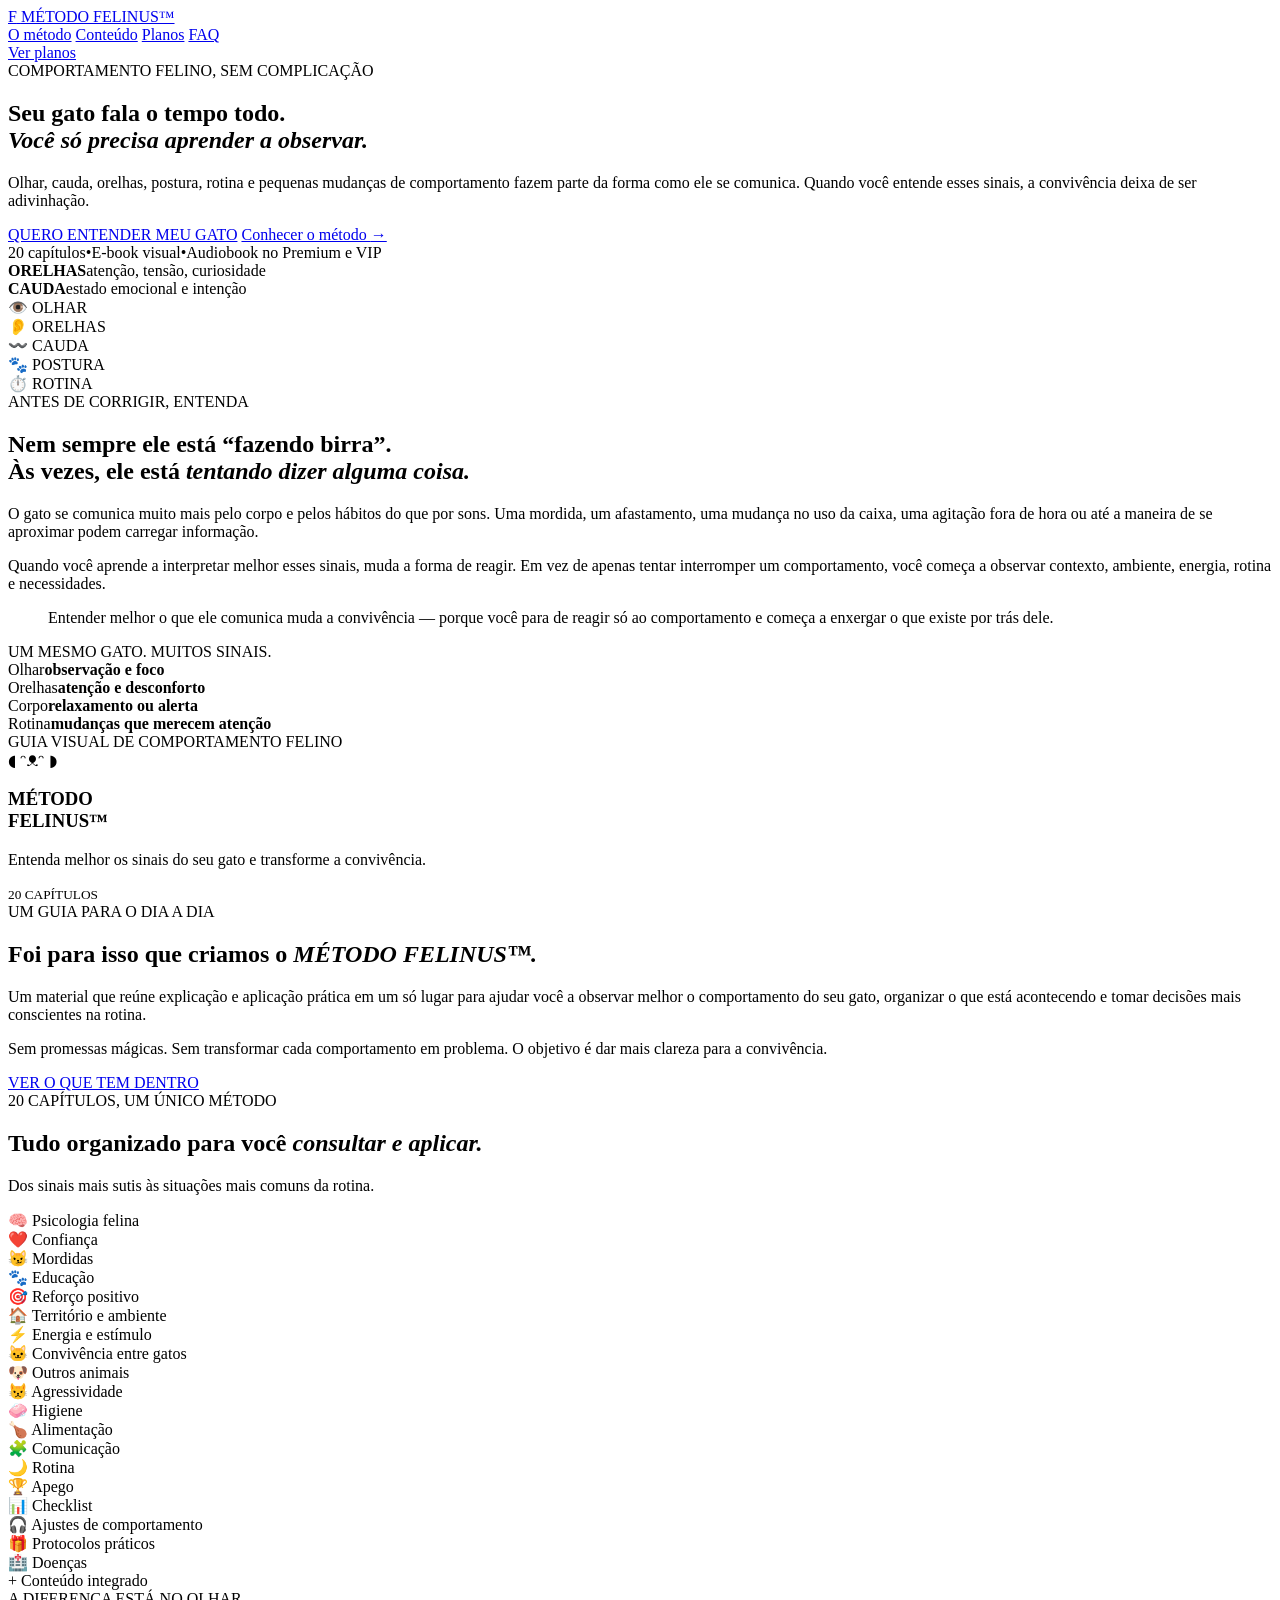
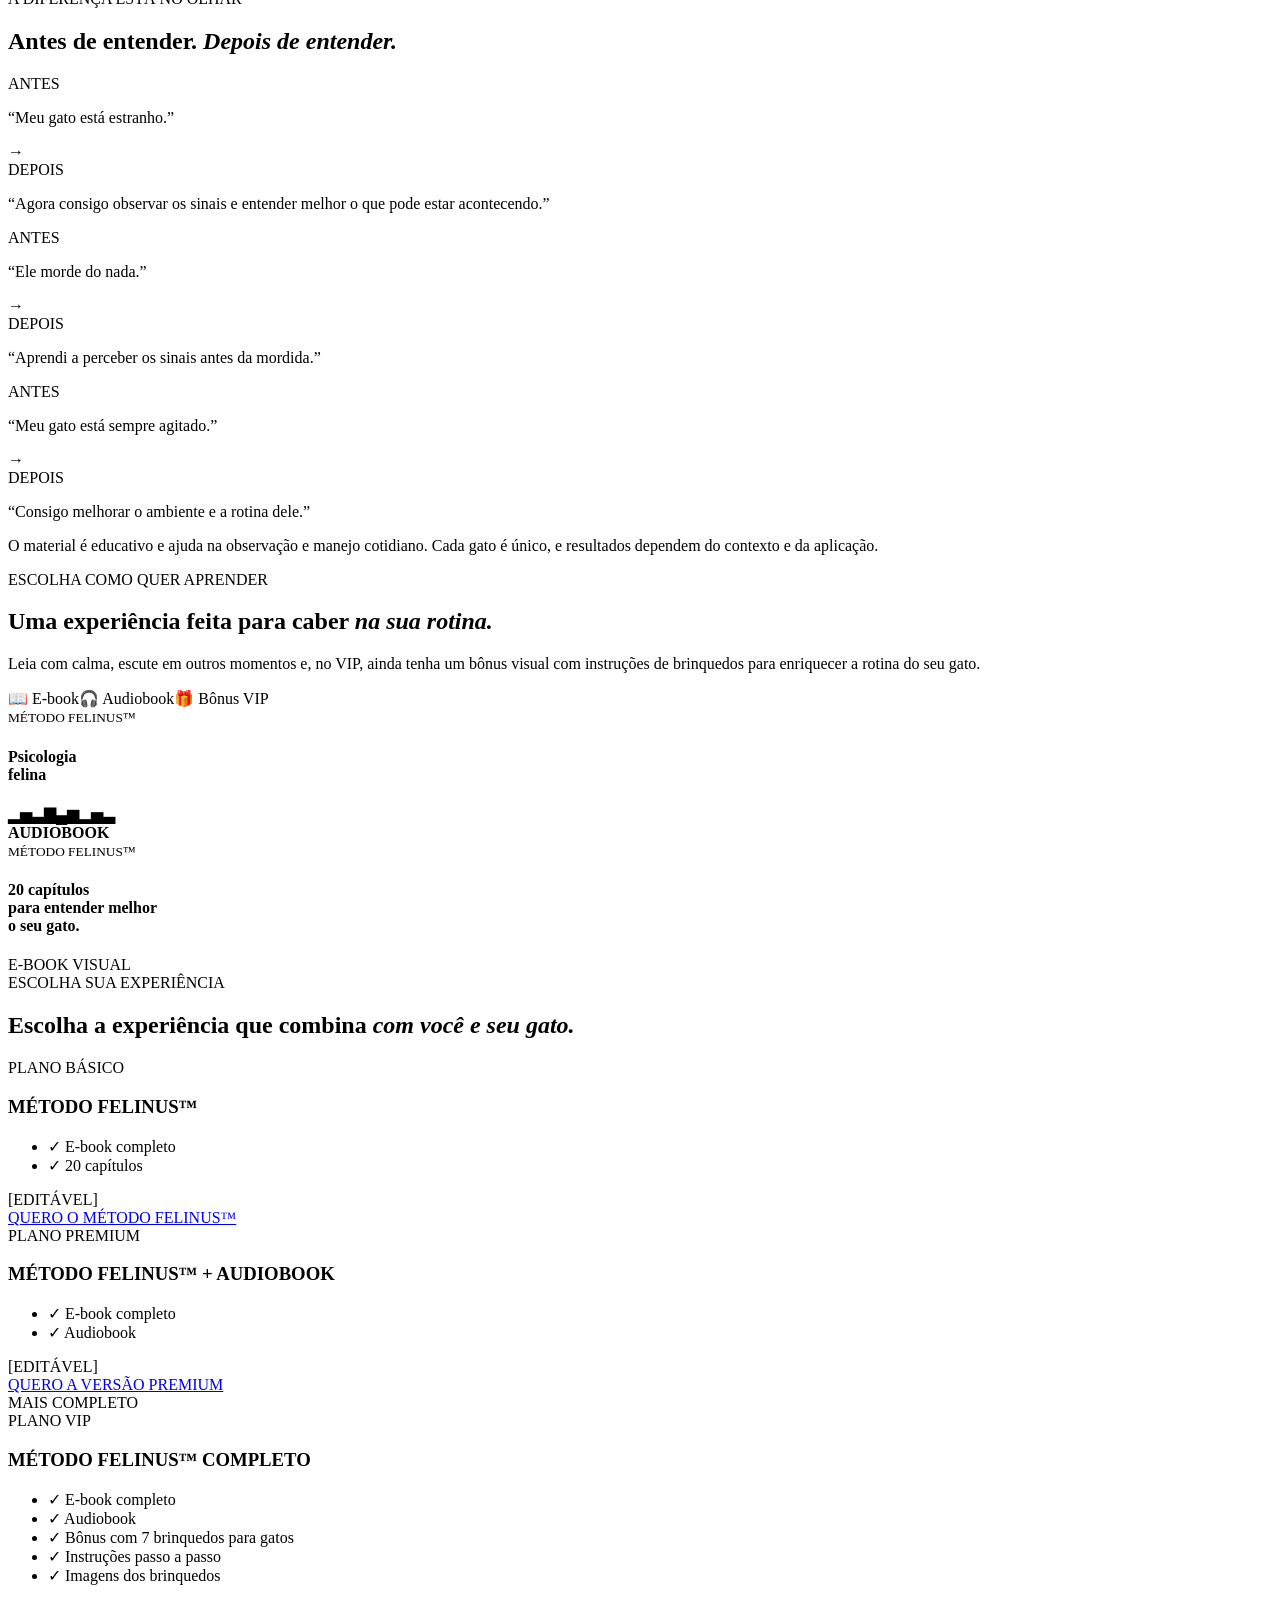
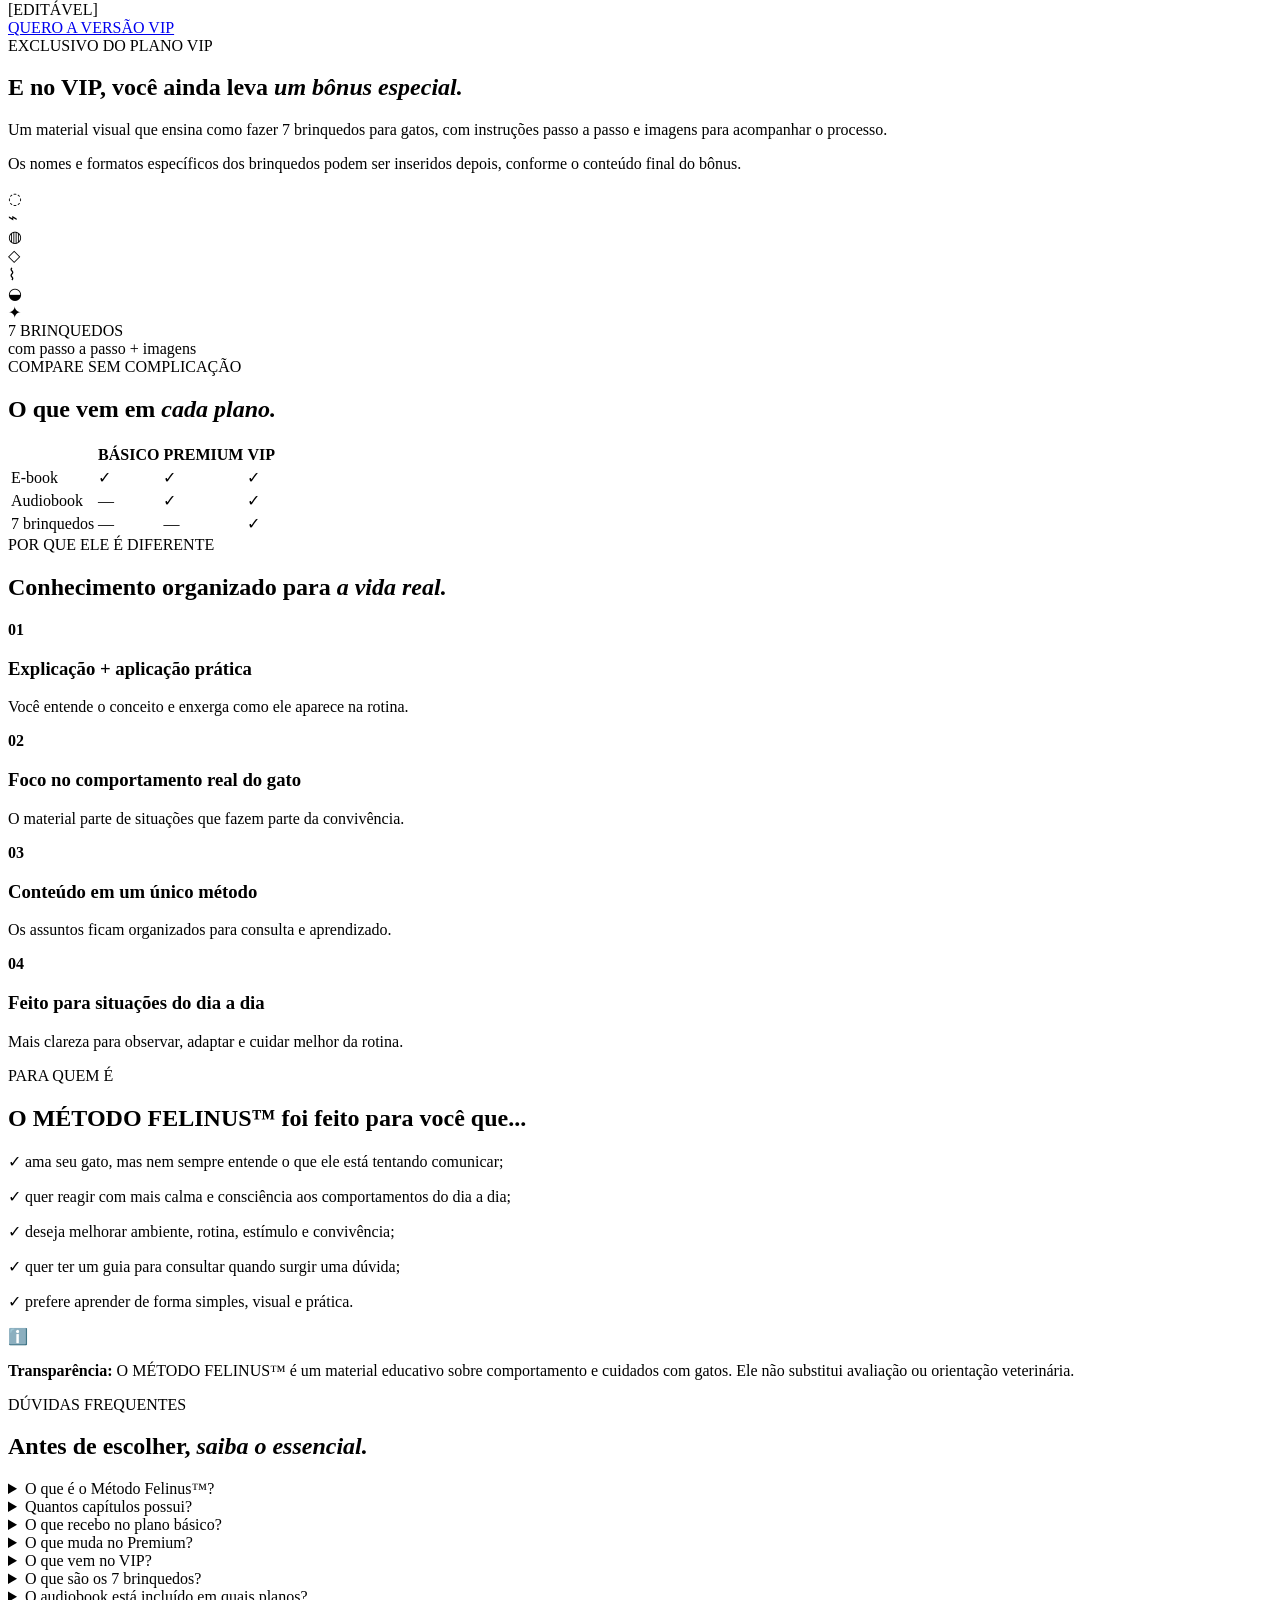
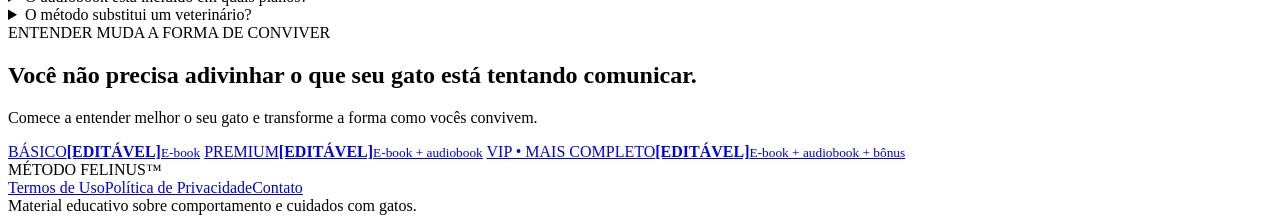
==== index.html @ d82880f0 "Rename index[1].html to index.html" ====
<!doctype html>
<html lang="pt-BR">
<head>
  <meta charset="utf-8" />
  <meta name="viewport" content="width=device-width, initial-scale=1" />
  <meta name="description" content="Método Felinus™ — um guia visual para entender melhor os sinais, o comportamento e a rotina do seu gato." />
  <meta name="theme-color" content="#173c34" />
  <title>Método Felinus™ — Entenda melhor o seu gato</title>
  <link rel="preconnect" href="https://images.unsplash.com" />
  <link rel="stylesheet" href="styles.css" />
</head>
<body>
  <header class="topbar" id="topo">
    <a class="brand" href="#topo" aria-label="Método Felinus - início">
      <span class="brand-mark" aria-hidden="true">F</span>
      <span>MÉTODO FELINUS™</span>
    </a>
    <nav class="desktop-nav" aria-label="Navegação principal">
      <a href="#metodo">O método</a>
      <a href="#conteudo">Conteúdo</a>
      <a href="#planos">Planos</a>
      <a href="#faq">FAQ</a>
    </nav>
    <a class="btn btn-small" href="#planos">Ver planos</a>
  </header>

  <main>
    <section class="hero section-pad">
      <div class="hero-copy reveal">
        <div class="eyebrow">COMPORTAMENTO FELINO, SEM COMPLICAÇÃO</div>
        <h1>Seu gato fala o tempo todo.<br><em>Você só precisa aprender a observar.</em></h1>
        <p class="lead">Olhar, cauda, orelhas, postura, rotina e pequenas mudanças de comportamento fazem parte da forma como ele se comunica. Quando você entende esses sinais, a convivência deixa de ser adivinhação.</p>
        <div class="hero-actions">
          <a class="btn" href="#planos">QUERO ENTENDER MEU GATO</a>
          <a class="text-link" href="#metodo">Conhecer o método <span>→</span></a>
        </div>
        <div class="micro-proof"><span>20 capítulos</span><span>•</span><span>E-book visual</span><span>•</span><span>Audiobook no Premium e VIP</span></div>
      </div>
      <div class="hero-visual reveal">
        <div class="hero-photo image-card" data-img="hero" role="img" aria-label="Gato em casa com luz natural"></div>
        <div class="floating-note note-one"><strong>ORELHAS</strong><span>atenção, tensão, curiosidade</span></div>
        <div class="floating-note note-two"><strong>CAUDA</strong><span>estado emocional e intenção</span></div>
      </div>
    </section>

    <section class="signal-strip" aria-label="Sinais de comunicação do gato">
      <div>👁️ OLHAR</div><div>👂 ORELHAS</div><div>〰️ CAUDA</div><div>🐾 POSTURA</div><div>⏱️ ROTINA</div>
    </section>

    <section class="section-pad story" id="entendimento">
      <div class="section-kicker">ANTES DE CORRIGIR, ENTENDA</div>
      <div class="story-grid">
        <div class="story-copy reveal">
          <h2>Nem sempre ele está “fazendo birra”.<br>Às vezes, ele está <em>tentando dizer alguma coisa.</em></h2>
          <p>O gato se comunica muito mais pelo corpo e pelos hábitos do que por sons. Uma mordida, um afastamento, uma mudança no uso da caixa, uma agitação fora de hora ou até a maneira de se aproximar podem carregar informação.</p>
          <p>Quando você aprende a interpretar melhor esses sinais, muda a forma de reagir. Em vez de apenas tentar interromper um comportamento, você começa a observar contexto, ambiente, energia, rotina e necessidades.</p>
          <blockquote>Entender melhor o que ele comunica muda a convivência — porque você para de reagir só ao comportamento e começa a enxergar o que existe por trás dele.</blockquote>
        </div>
        <div class="signal-card reveal">
          <div class="signal-photo image-card" data-img="alert" role="img" aria-label="Gato atento observando o ambiente"></div>
          <div class="signal-content">
            <span class="mini-label">UM MESMO GATO. MUITOS SINAIS.</span>
            <div class="signal-row"><span>Olhar</span><b>observação e foco</b></div>
            <div class="signal-row"><span>Orelhas</span><b>atenção e desconforto</b></div>
            <div class="signal-row"><span>Corpo</span><b>relaxamento ou alerta</b></div>
            <div class="signal-row"><span>Rotina</span><b>mudanças que merecem atenção</b></div>
          </div>
        </div>
      </div>
    </section>

    <section class="method section-pad" id="metodo">
      <div class="method-grid">
        <div class="book-stage reveal">
          <div class="book-shadow"></div>
          <div class="book-cover">
            <div class="book-top">GUIA VISUAL DE COMPORTAMENTO FELINO</div>
            <div class="cat-glyph">◖ ᵔᴥᵔ ◗</div>
            <h3>MÉTODO<br>FELINUS<span>™</span></h3>
            <p>Entenda melhor os sinais do seu gato e transforme a convivência.</p>
            <small>20 CAPÍTULOS</small>
          </div>
        </div>
        <div class="method-copy reveal">
          <div class="section-kicker light">UM GUIA PARA O DIA A DIA</div>
          <h2>Foi para isso que criamos o <em>MÉTODO FELINUS™.</em></h2>
          <p>Um material que reúne explicação e aplicação prática em um só lugar para ajudar você a observar melhor o comportamento do seu gato, organizar o que está acontecendo e tomar decisões mais conscientes na rotina.</p>
          <p>Sem promessas mágicas. Sem transformar cada comportamento em problema. O objetivo é dar mais clareza para a convivência.</p>
          <a class="btn btn-cream" href="#conteudo">VER O QUE TEM DENTRO</a>
        </div>
      </div>
    </section>

    <section class="section-pad contents" id="conteudo">
      <div class="center-heading reveal">
        <div class="section-kicker">20 CAPÍTULOS, UM ÚNICO MÉTODO</div>
        <h2>Tudo organizado para você <em>consultar e aplicar.</em></h2>
        <p>Dos sinais mais sutis às situações mais comuns da rotina.</p>
      </div>
      <div class="topic-grid reveal">
        <div class="topic">🧠 <span>Psicologia felina</span></div>
        <div class="topic">❤️ <span>Confiança</span></div>
        <div class="topic">😼 <span>Mordidas</span></div>
        <div class="topic">🐾 <span>Educação</span></div>
        <div class="topic">🎯 <span>Reforço positivo</span></div>
        <div class="topic">🏠 <span>Território e ambiente</span></div>
        <div class="topic">⚡️ <span>Energia e estímulo</span></div>
        <div class="topic">🐱 <span>Convivência entre gatos</span></div>
        <div class="topic">🐶 <span>Outros animais</span></div>
        <div class="topic">😾 <span>Agressividade</span></div>
        <div class="topic">🧼 <span>Higiene</span></div>
        <div class="topic">🍗 <span>Alimentação</span></div>
        <div class="topic">🧩 <span>Comunicação</span></div>
        <div class="topic">🌙 <span>Rotina</span></div>
        <div class="topic">🏆 <span>Apego</span></div>
        <div class="topic">📊 <span>Checklist</span></div>
        <div class="topic">🎧 <span>Ajustes de comportamento</span></div>
        <div class="topic">🎁 <span>Protocolos práticos</span></div>
        <div class="topic">🏥 <span>Doenças</span></div>
        <div class="topic topic-accent">+ <span>Conteúdo integrado</span></div>
      </div>
    </section>

    <section class="section-pad transformation">
      <div class="center-heading reveal">
        <div class="section-kicker">A DIFERENÇA ESTÁ NO OLHAR</div>
        <h2>Antes de entender. <em>Depois de entender.</em></h2>
      </div>
      <div class="before-after-grid reveal">
        <article class="ba-card"><div class="before"><span>ANTES</span><p>“Meu gato está estranho.”</p></div><div class="arrow">→</div><div class="after"><span>DEPOIS</span><p>“Agora consigo observar os sinais e entender melhor o que pode estar acontecendo.”</p></div></article>
        <article class="ba-card"><div class="before"><span>ANTES</span><p>“Ele morde do nada.”</p></div><div class="arrow">→</div><div class="after"><span>DEPOIS</span><p>“Aprendi a perceber os sinais antes da mordida.”</p></div></article>
        <article class="ba-card"><div class="before"><span>ANTES</span><p>“Meu gato está sempre agitado.”</p></div><div class="arrow">→</div><div class="after"><span>DEPOIS</span><p>“Consigo melhorar o ambiente e a rotina dele.”</p></div></article>
      </div>
      <p class="fine-note reveal">O material é educativo e ajuda na observação e manejo cotidiano. Cada gato é único, e resultados dependem do contexto e da aplicação.</p>
    </section>

    <section class="experience section-pad">
      <div class="experience-grid">
        <div class="experience-copy reveal">
          <div class="section-kicker light">ESCOLHA COMO QUER APRENDER</div>
          <h2>Uma experiência feita para caber <em>na sua rotina.</em></h2>
          <p>Leia com calma, escute em outros momentos e, no VIP, ainda tenha um bônus visual com instruções de brinquedos para enriquecer a rotina do seu gato.</p>
          <div class="experience-list"><span>📖 E-book</span><span>🎧 Audiobook</span><span>🎁 Bônus VIP</span></div>
        </div>
        <div class="device-stage reveal">
          <div class="phone-mock"><div class="speaker"></div><div class="phone-screen"><small>MÉTODO FELINUS™</small><h4>Psicologia<br>felina</h4><div class="audio-wave">▂▅▃▇▄▆▂▅▃</div><b>AUDIOBOOK</b></div></div>
          <div class="tablet-mock"><div class="tablet-screen"><small>MÉTODO FELINUS™</small><h4>20 capítulos<br>para entender melhor<br>o seu gato.</h4><span>E-BOOK VISUAL</span></div></div>
        </div>
      </div>
    </section>

    <section class="section-pad pricing" id="planos">
      <div class="center-heading reveal">
        <div class="section-kicker">ESCOLHA SUA EXPERIÊNCIA</div>
        <h2>Escolha a experiência que combina <em>com você e seu gato.</em></h2>
      </div>
      <div class="pricing-grid reveal">
        <article class="price-card">
          <div><span class="plan-label">PLANO BÁSICO</span><h3>MÉTODO FELINUS™</h3><ul><li>✓ E-book completo</li><li>✓ 20 capítulos</li></ul></div>
          <div><div class="price" data-price="basic">[EDITÁVEL]</div><a class="btn full" data-link="basic" href="#">QUERO O MÉTODO FELINUS™</a></div>
        </article>
        <article class="price-card premium">
          <div><span class="plan-label">PLANO PREMIUM</span><h3>MÉTODO FELINUS™ + AUDIOBOOK</h3><ul><li>✓ E-book completo</li><li>✓ Audiobook</li></ul></div>
          <div><div class="price" data-price="premium">[EDITÁVEL]</div><a class="btn full" data-link="premium" href="#">QUERO A VERSÃO PREMIUM</a></div>
        </article>
        <article class="price-card vip">
          <div class="badge">MAIS COMPLETO</div>
          <div><span class="plan-label">PLANO VIP</span><h3>MÉTODO FELINUS™ COMPLETO</h3><ul><li>✓ E-book completo</li><li>✓ Audiobook</li><li>✓ Bônus com 7 brinquedos para gatos</li><li>✓ Instruções passo a passo</li><li>✓ Imagens dos brinquedos</li></ul></div>
          <div><div class="price" data-price="vip">[EDITÁVEL]</div><a class="btn btn-cream full" data-link="vip" href="#">QUERO A VERSÃO VIP</a></div>
        </article>
      </div>
    </section>

    <section class="vip-bonus section-pad">
      <div class="bonus-grid">
        <div class="bonus-copy reveal">
          <div class="section-kicker">EXCLUSIVO DO PLANO VIP</div>
          <h2>E no VIP, você ainda leva <em>um bônus especial.</em></h2>
          <p>Um material visual que ensina como fazer 7 brinquedos para gatos, com instruções passo a passo e imagens para acompanhar o processo.</p>
          <p class="fine-note align-left">Os nomes e formatos específicos dos brinquedos podem ser inseridos depois, conforme o conteúdo final do bônus.</p>
        </div>
        <div class="toy-board reveal" aria-label="Representação visual dos sete brinquedos do bônus">
          <div class="toy toy1">◌</div><div class="toy toy2">⌁</div><div class="toy toy3">◍</div><div class="toy toy4">◇</div><div class="toy toy5">⌇</div><div class="toy toy6">◒</div><div class="toy toy7">✦</div>
          <div class="toy-label">7 BRINQUEDOS<br><span>com passo a passo + imagens</span></div>
        </div>
      </div>
    </section>

    <section class="section-pad compare">
      <div class="center-heading reveal"><div class="section-kicker">COMPARE SEM COMPLICAÇÃO</div><h2>O que vem em <em>cada plano.</em></h2></div>
      <div class="comparison-wrap reveal">
        <table>
          <thead><tr><th></th><th>BÁSICO</th><th>PREMIUM</th><th class="vip-col">VIP</th></tr></thead>
          <tbody><tr><td>E-book</td><td>✓</td><td>✓</td><td class="vip-col">✓</td></tr><tr><td>Audiobook</td><td>—</td><td>✓</td><td class="vip-col">✓</td></tr><tr><td>7 brinquedos</td><td>—</td><td>—</td><td class="vip-col">✓</td></tr></tbody>
        </table>
      </div>
    </section>

    <section class="difference section-pad">
      <div class="center-heading reveal"><div class="section-kicker light">POR QUE ELE É DIFERENTE</div><h2>Conhecimento organizado para <em>a vida real.</em></h2></div>
      <div class="difference-grid reveal"><div><b>01</b><h3>Explicação + aplicação prática</h3><p>Você entende o conceito e enxerga como ele aparece na rotina.</p></div><div><b>02</b><h3>Foco no comportamento real do gato</h3><p>O material parte de situações que fazem parte da convivência.</p></div><div><b>03</b><h3>Conteúdo em um único método</h3><p>Os assuntos ficam organizados para consulta e aprendizado.</p></div><div><b>04</b><h3>Feito para situações do dia a dia</h3><p>Mais clareza para observar, adaptar e cuidar melhor da rotina.</p></div></div>
    </section>

    <section class="section-pad audience">
      <div class="audience-grid">
        <div class="audience-photo image-card reveal" data-img="bond" role="img" aria-label="Pessoa convivendo tranquilamente com gato em casa"></div>
        <div class="audience-copy reveal">
          <div class="section-kicker">PARA QUEM É</div><h2>O MÉTODO FELINUS™ foi feito para você que...</h2>
          <div class="check-list"><p>✓ ama seu gato, mas nem sempre entende o que ele está tentando comunicar;</p><p>✓ quer reagir com mais calma e consciência aos comportamentos do dia a dia;</p><p>✓ deseja melhorar ambiente, rotina, estímulo e convivência;</p><p>✓ quer ter um guia para consultar quando surgir uma dúvida;</p><p>✓ prefere aprender de forma simples, visual e prática.</p></div>
        </div>
      </div>
    </section>

    <section class="transparency"><div class="transparency-inner"><span>ℹ️</span><p><strong>Transparência:</strong> O MÉTODO FELINUS™ é um material educativo sobre comportamento e cuidados com gatos. Ele não substitui avaliação ou orientação veterinária.</p></div></section>

    <section class="section-pad faq" id="faq">
      <div class="center-heading reveal"><div class="section-kicker">DÚVIDAS FREQUENTES</div><h2>Antes de escolher, <em>saiba o essencial.</em></h2></div>
      <div class="faq-list reveal">
        <details><summary>O que é o Método Felinus™?</summary><p>É um material educativo e visual sobre comportamento e cuidados com gatos, criado para organizar conhecimento e aplicação prática em um único guia.</p></details>
        <details><summary>Quantos capítulos possui?</summary><p>O material possui 20 capítulos.</p></details>
        <details><summary>O que recebo no plano básico?</summary><p>O plano Básico inclui o e-book completo com os 20 capítulos.</p></details>
        <details><summary>O que muda no Premium?</summary><p>O Premium inclui o e-book completo e também o audiobook.</p></details>
        <details><summary>O que vem no VIP?</summary><p>O VIP inclui o e-book, o audiobook e o bônus com 7 brinquedos para gatos, com instruções passo a passo e imagens.</p></details>
        <details><summary>O que são os 7 brinquedos?</summary><p>São um bônus do plano VIP com instruções visuais para produzir sete brinquedos. Os detalhes específicos podem ser apresentados conforme o conteúdo final do bônus.</p></details>
        <details><summary>O audiobook está incluído em quais planos?</summary><p>No Premium e no VIP.</p></details>
        <details><summary>O método substitui um veterinário?</summary><p>Não. O Método Felinus™ é educativo e não substitui avaliação, diagnóstico ou orientação veterinária.</p></details>
      </div>
    </section>

    <section class="final-cta section-pad">
      <div class="final-copy reveal"><div class="section-kicker light">ENTENDER MUDA A FORMA DE CONVIVER</div><h2>Você não precisa adivinhar o que seu gato está tentando comunicar.</h2><p>Comece a entender melhor o seu gato e transforme a forma como vocês convivem.</p></div>
      <div class="final-plans reveal">
        <a class="final-plan" data-link="basic" href="#"><span>BÁSICO</span><b data-price="basic">[EDITÁVEL]</b><small>E-book</small></a>
        <a class="final-plan" data-link="premium" href="#"><span>PREMIUM</span><b data-price="premium">[EDITÁVEL]</b><small>E-book + audiobook</small></a>
        <a class="final-plan vip-final" data-link="vip" href="#"><span>VIP • MAIS COMPLETO</span><b data-price="vip">[EDITÁVEL]</b><small>E-book + audiobook + bônus</small></a>
      </div>
    </section>
  </main>

  <footer>
    <div class="footer-brand">MÉTODO FELINUS™</div>
    <div class="footer-links"><a data-footer="terms" href="#">Termos de Uso</a><a data-footer="privacy" href="#">Política de Privacidade</a><a data-footer="contact" href="#">Contato</a></div>
    <div class="footer-note">Material educativo sobre comportamento e cuidados com gatos.</div>
  </footer>

  <script src="app.js"></script>
</body>
</html>
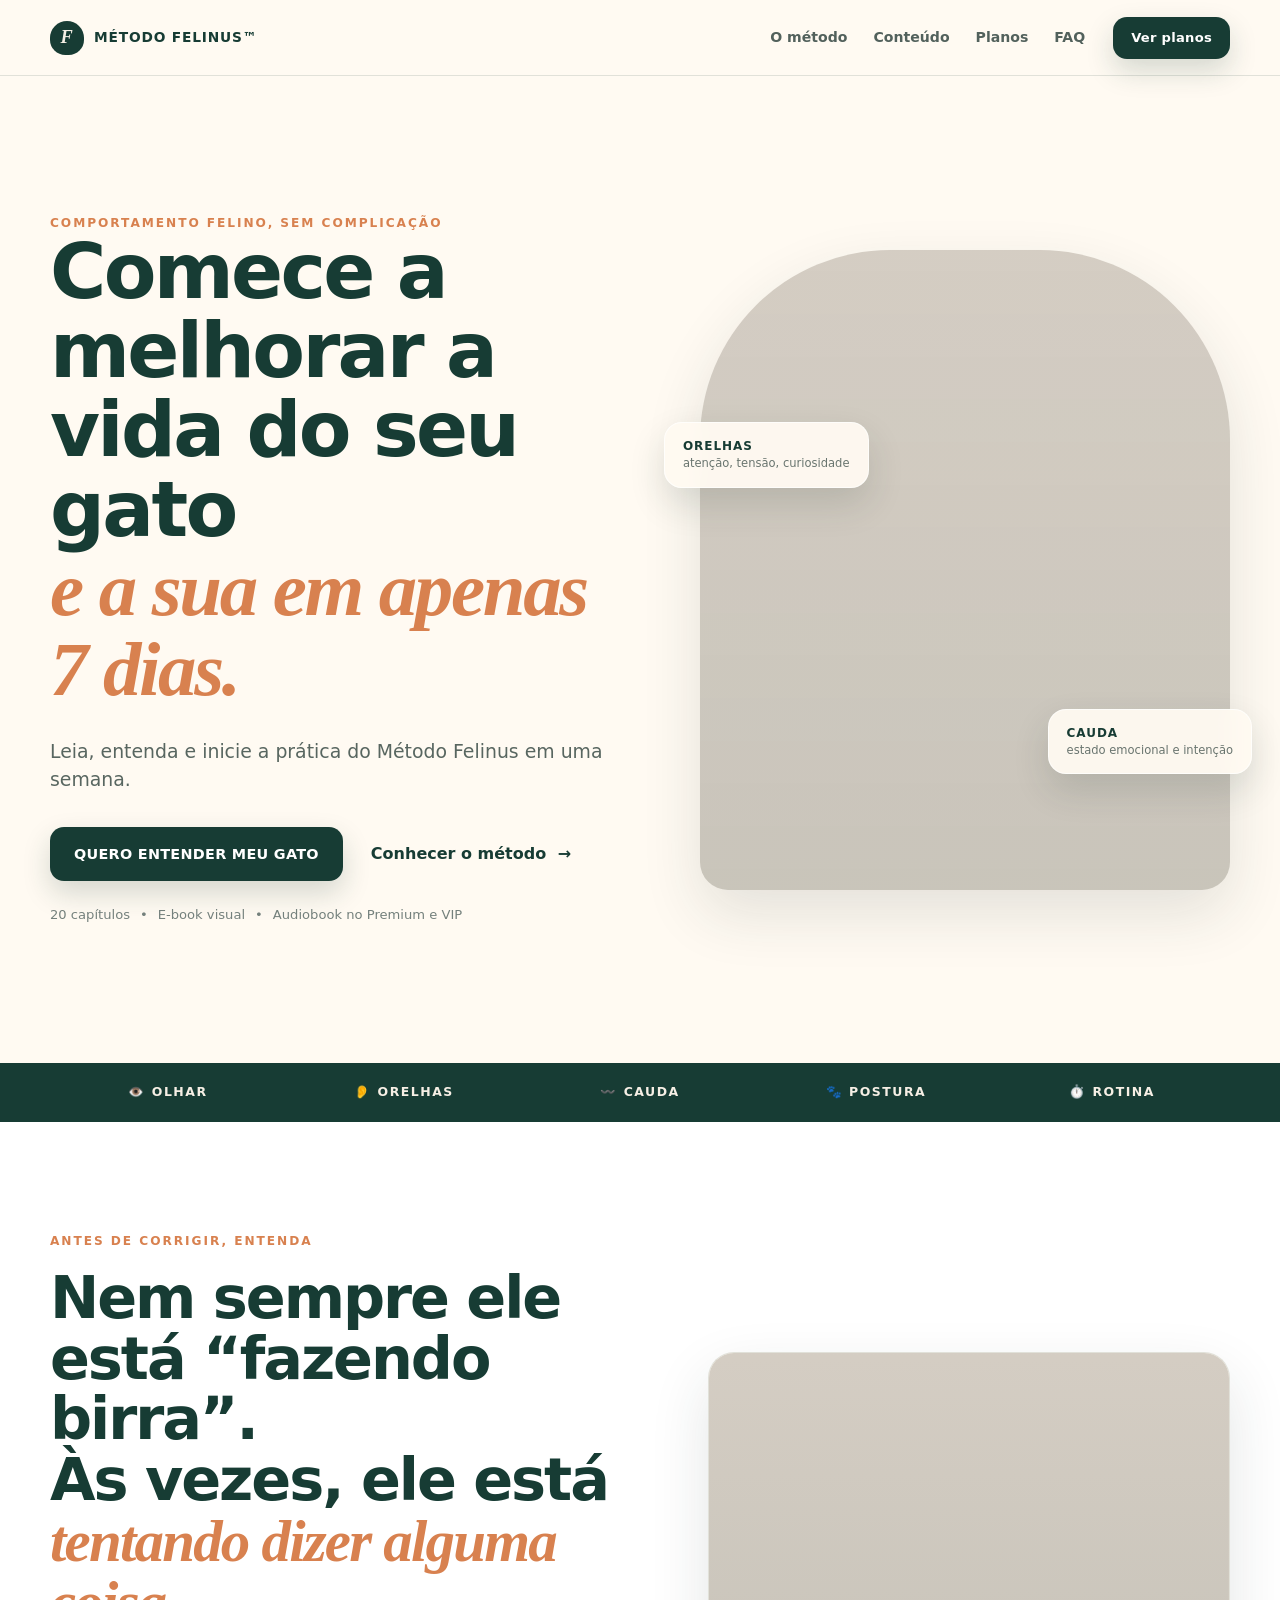
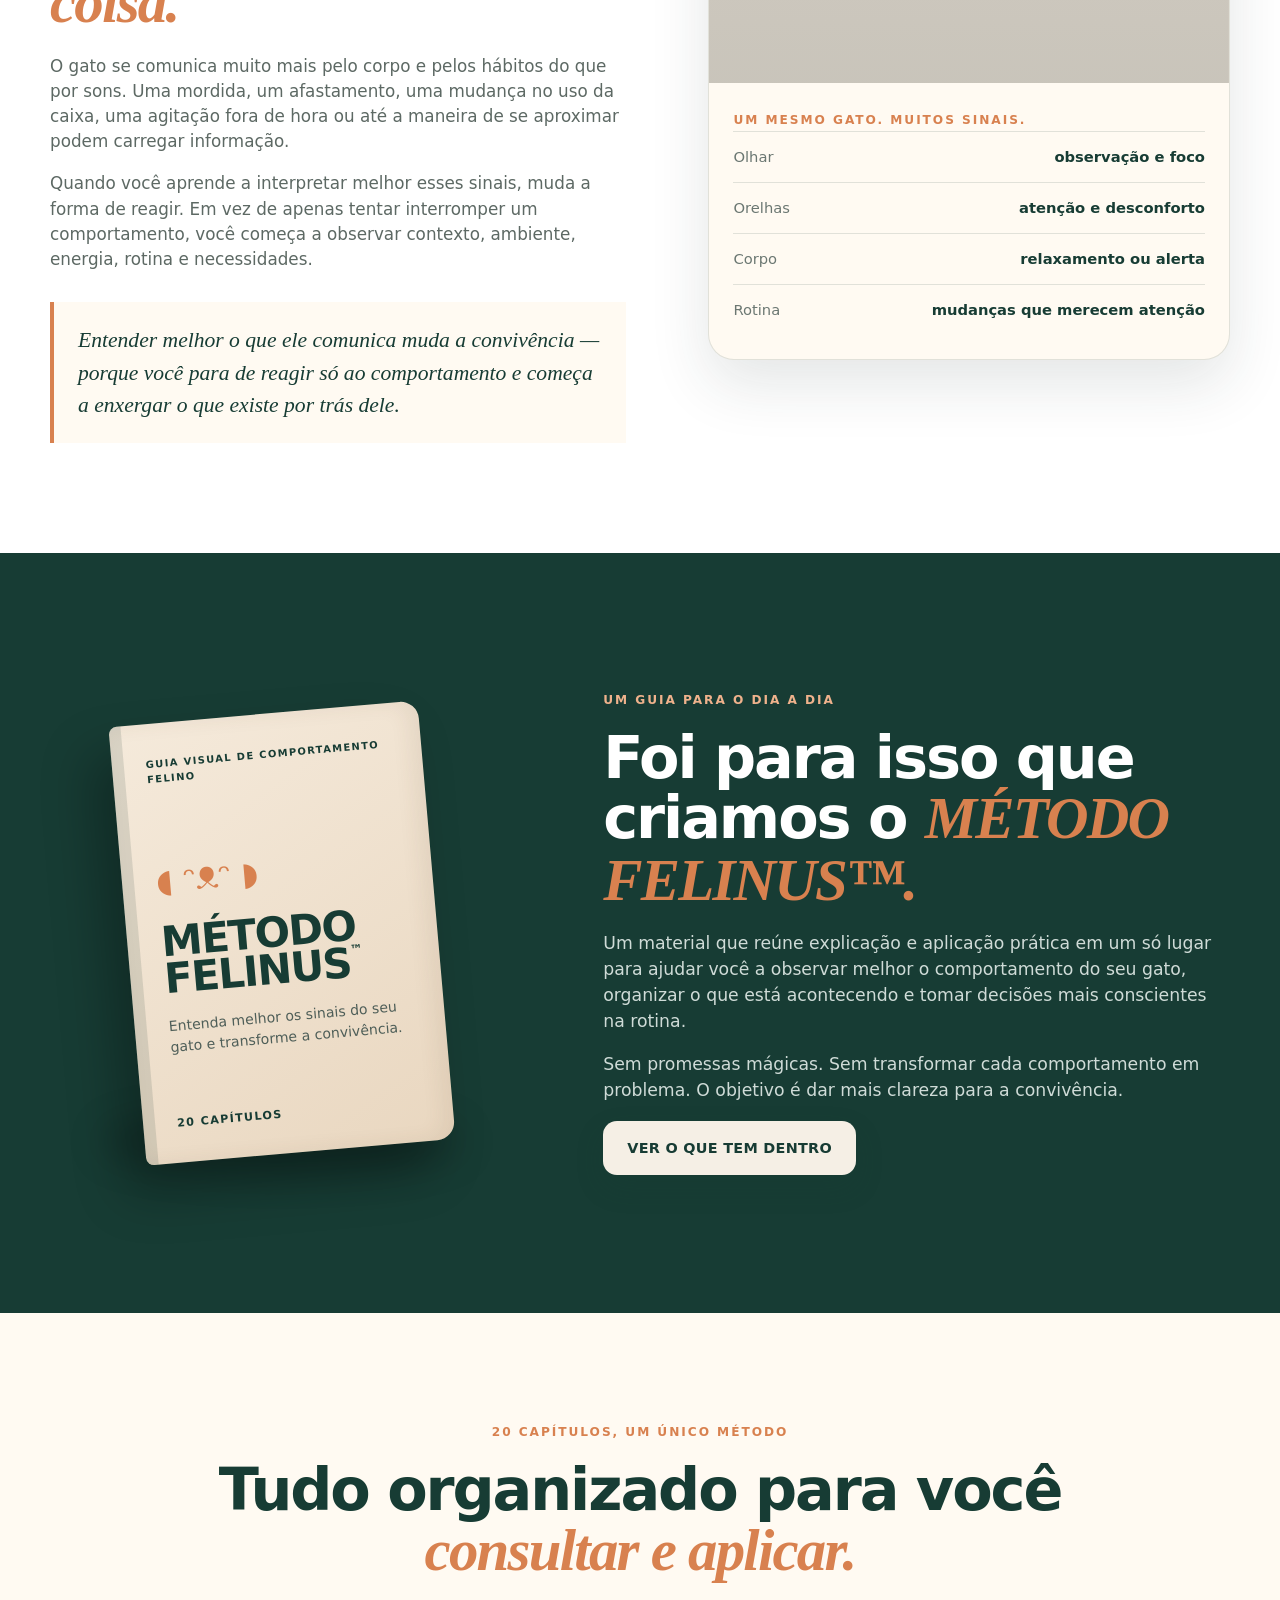
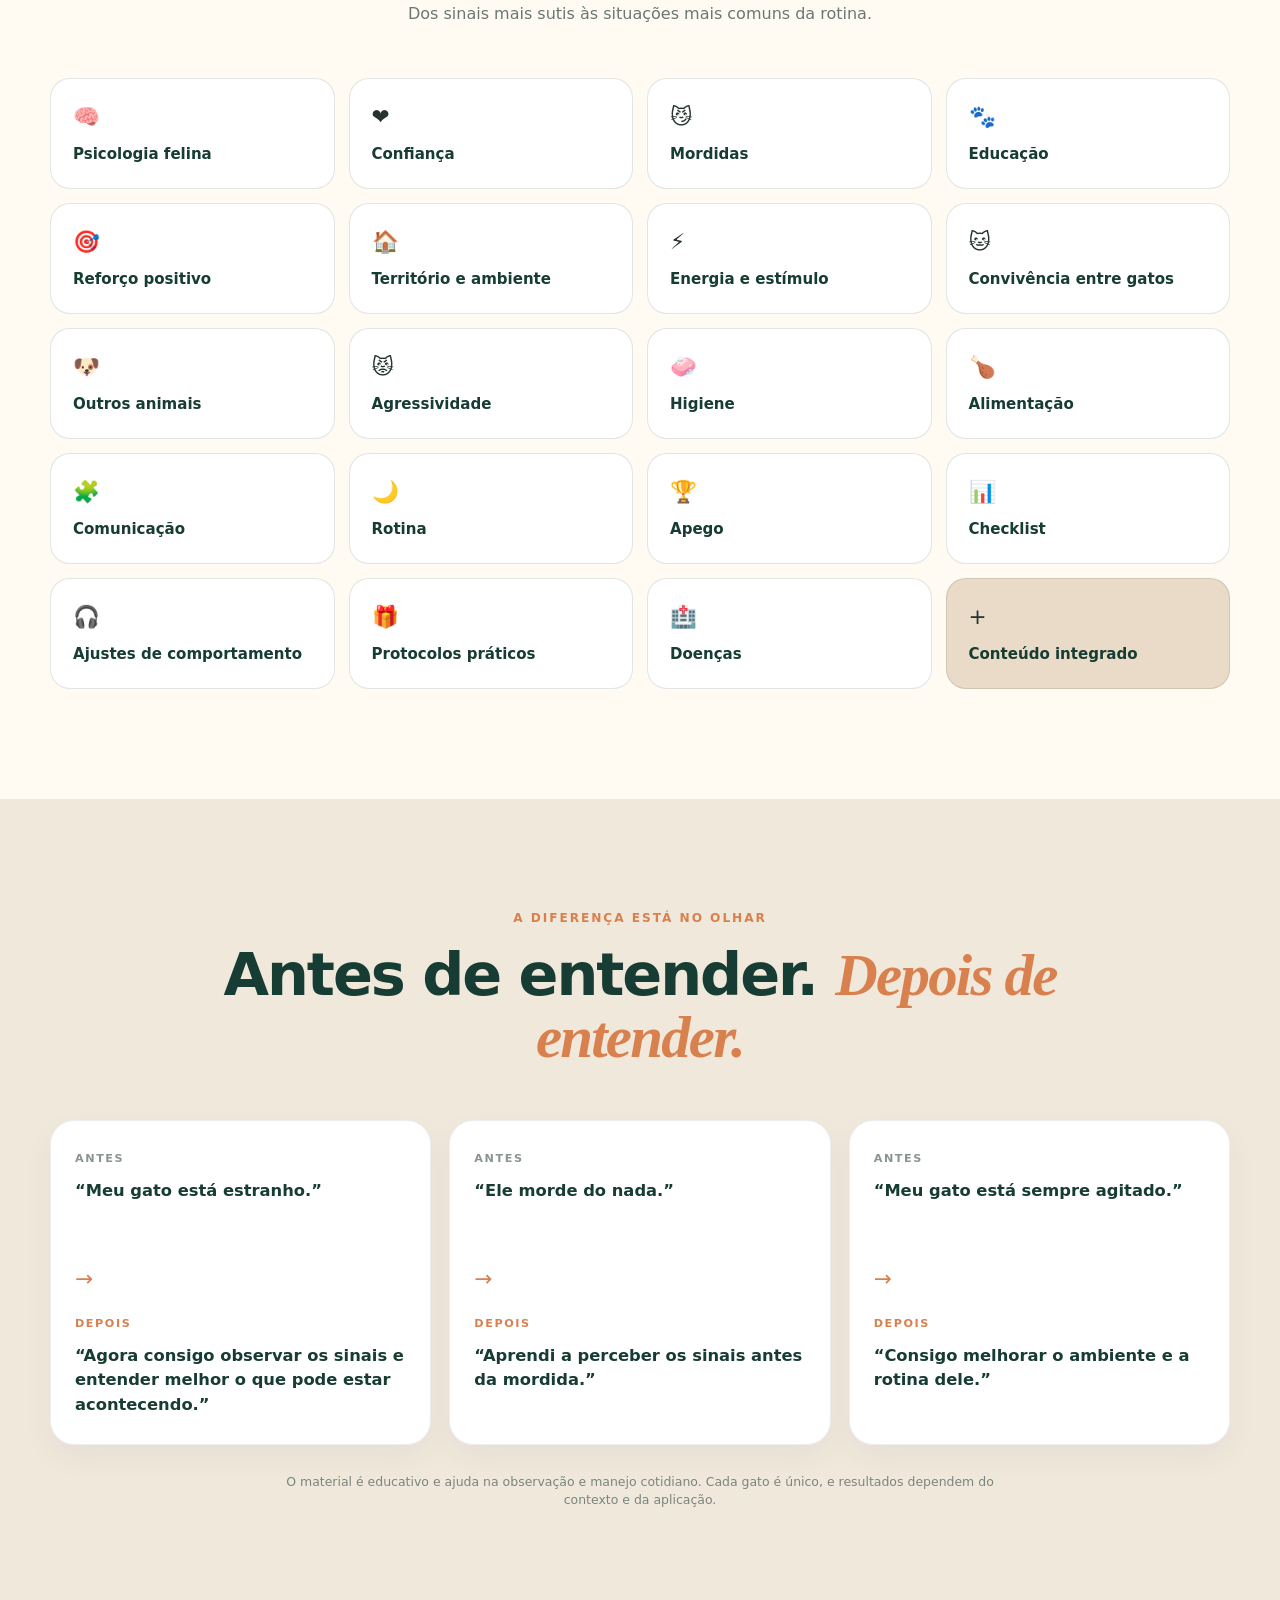
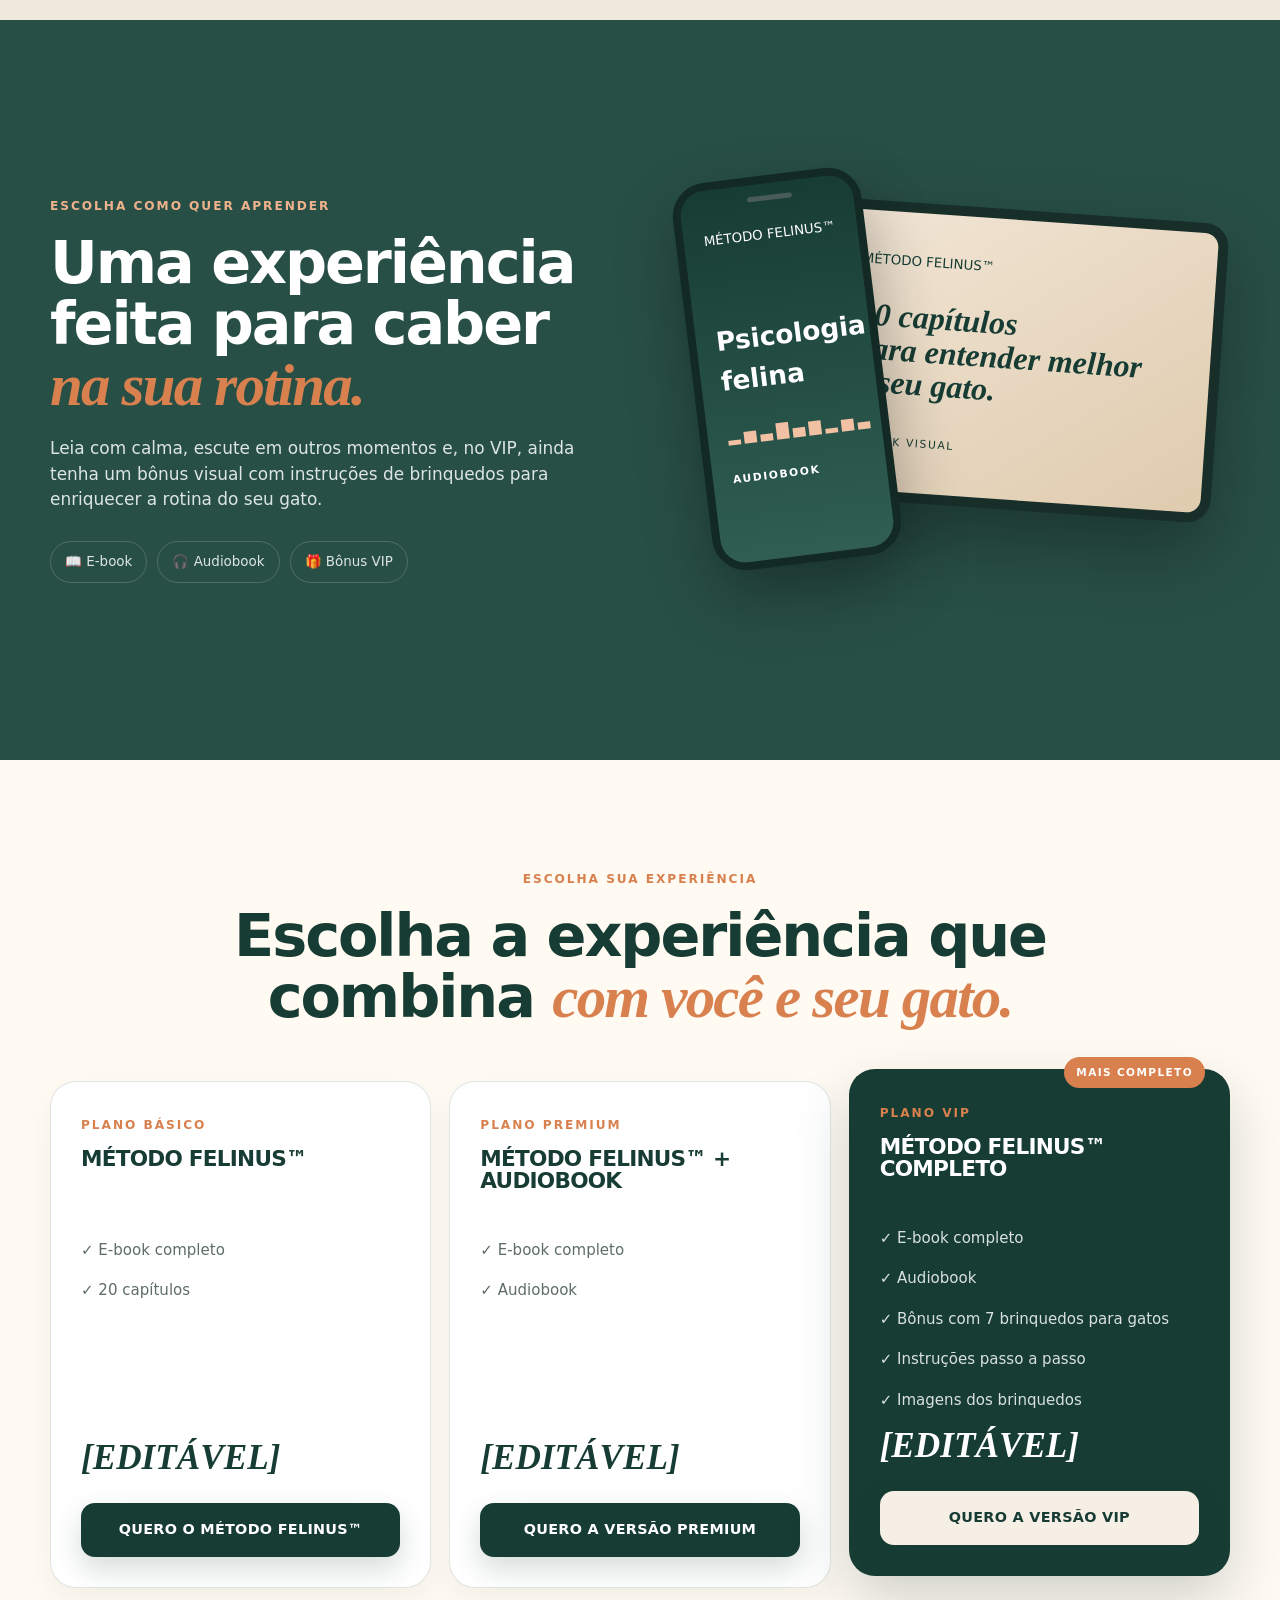
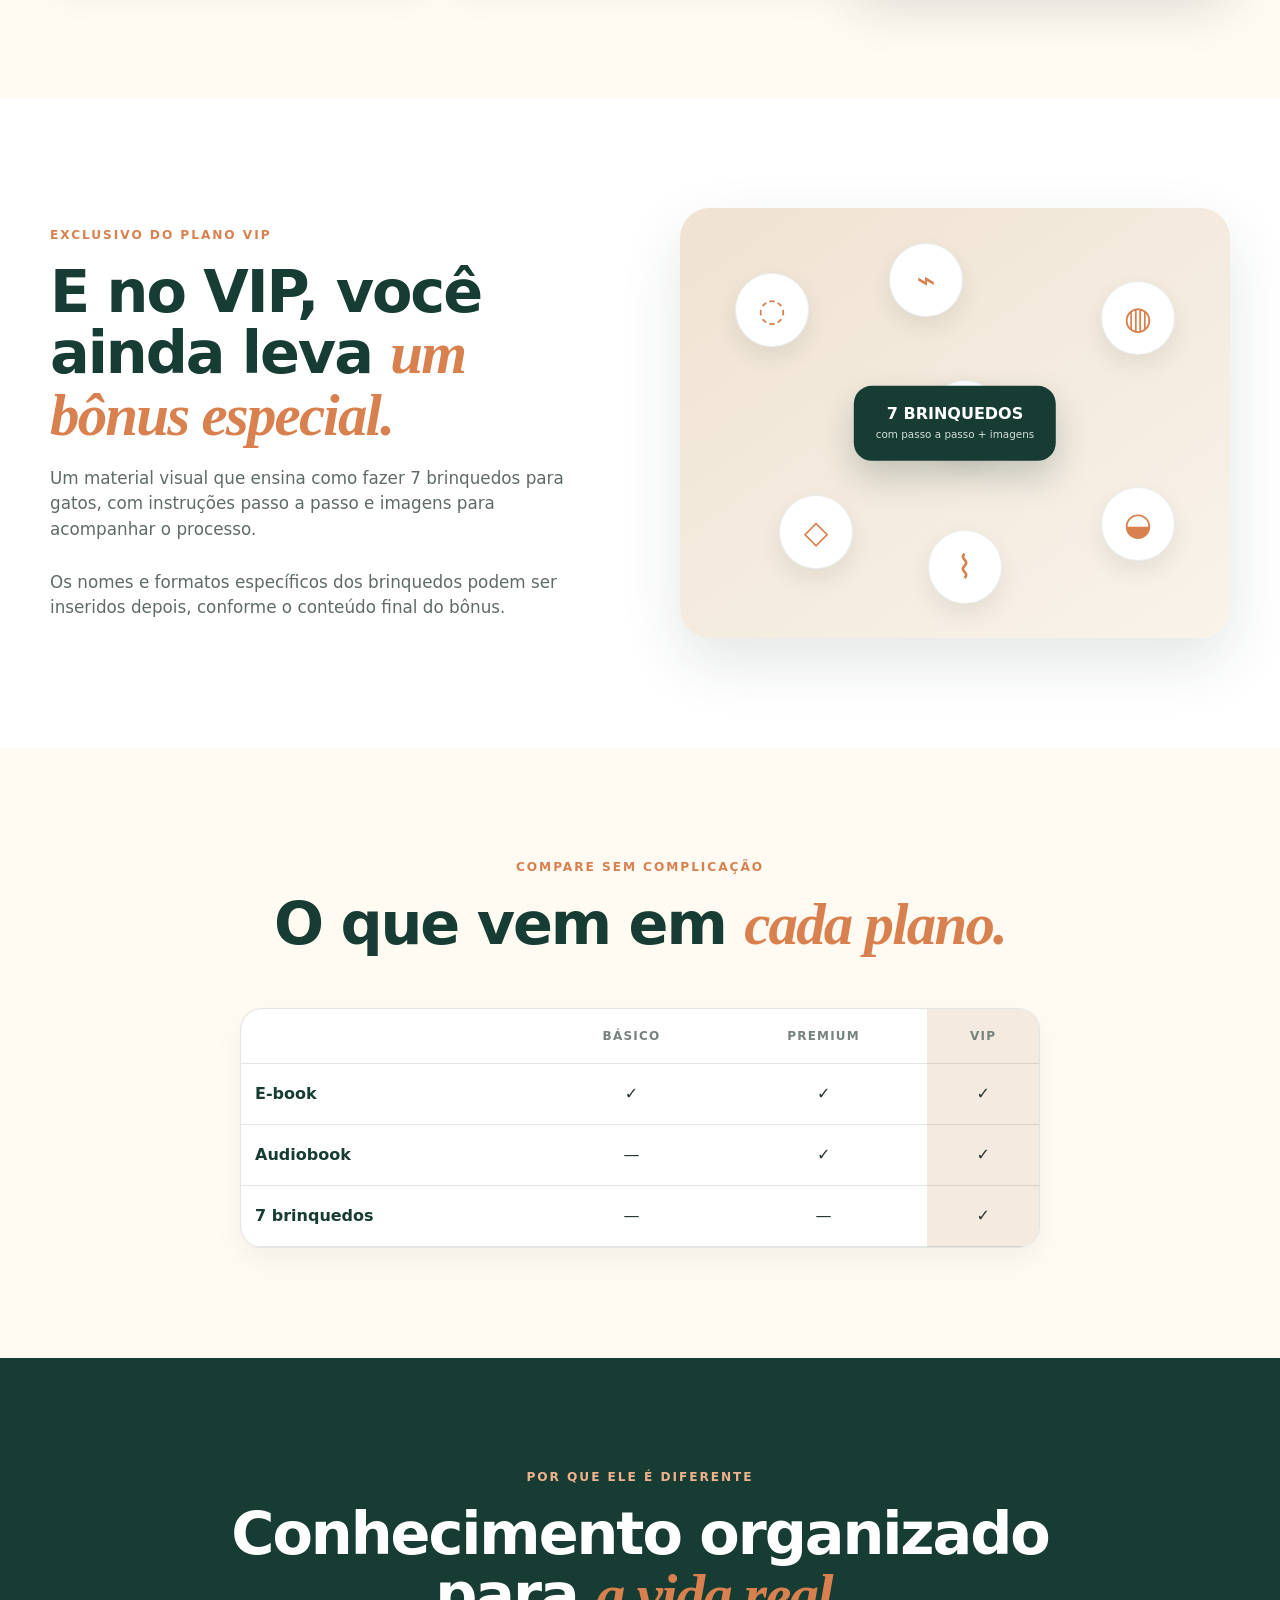
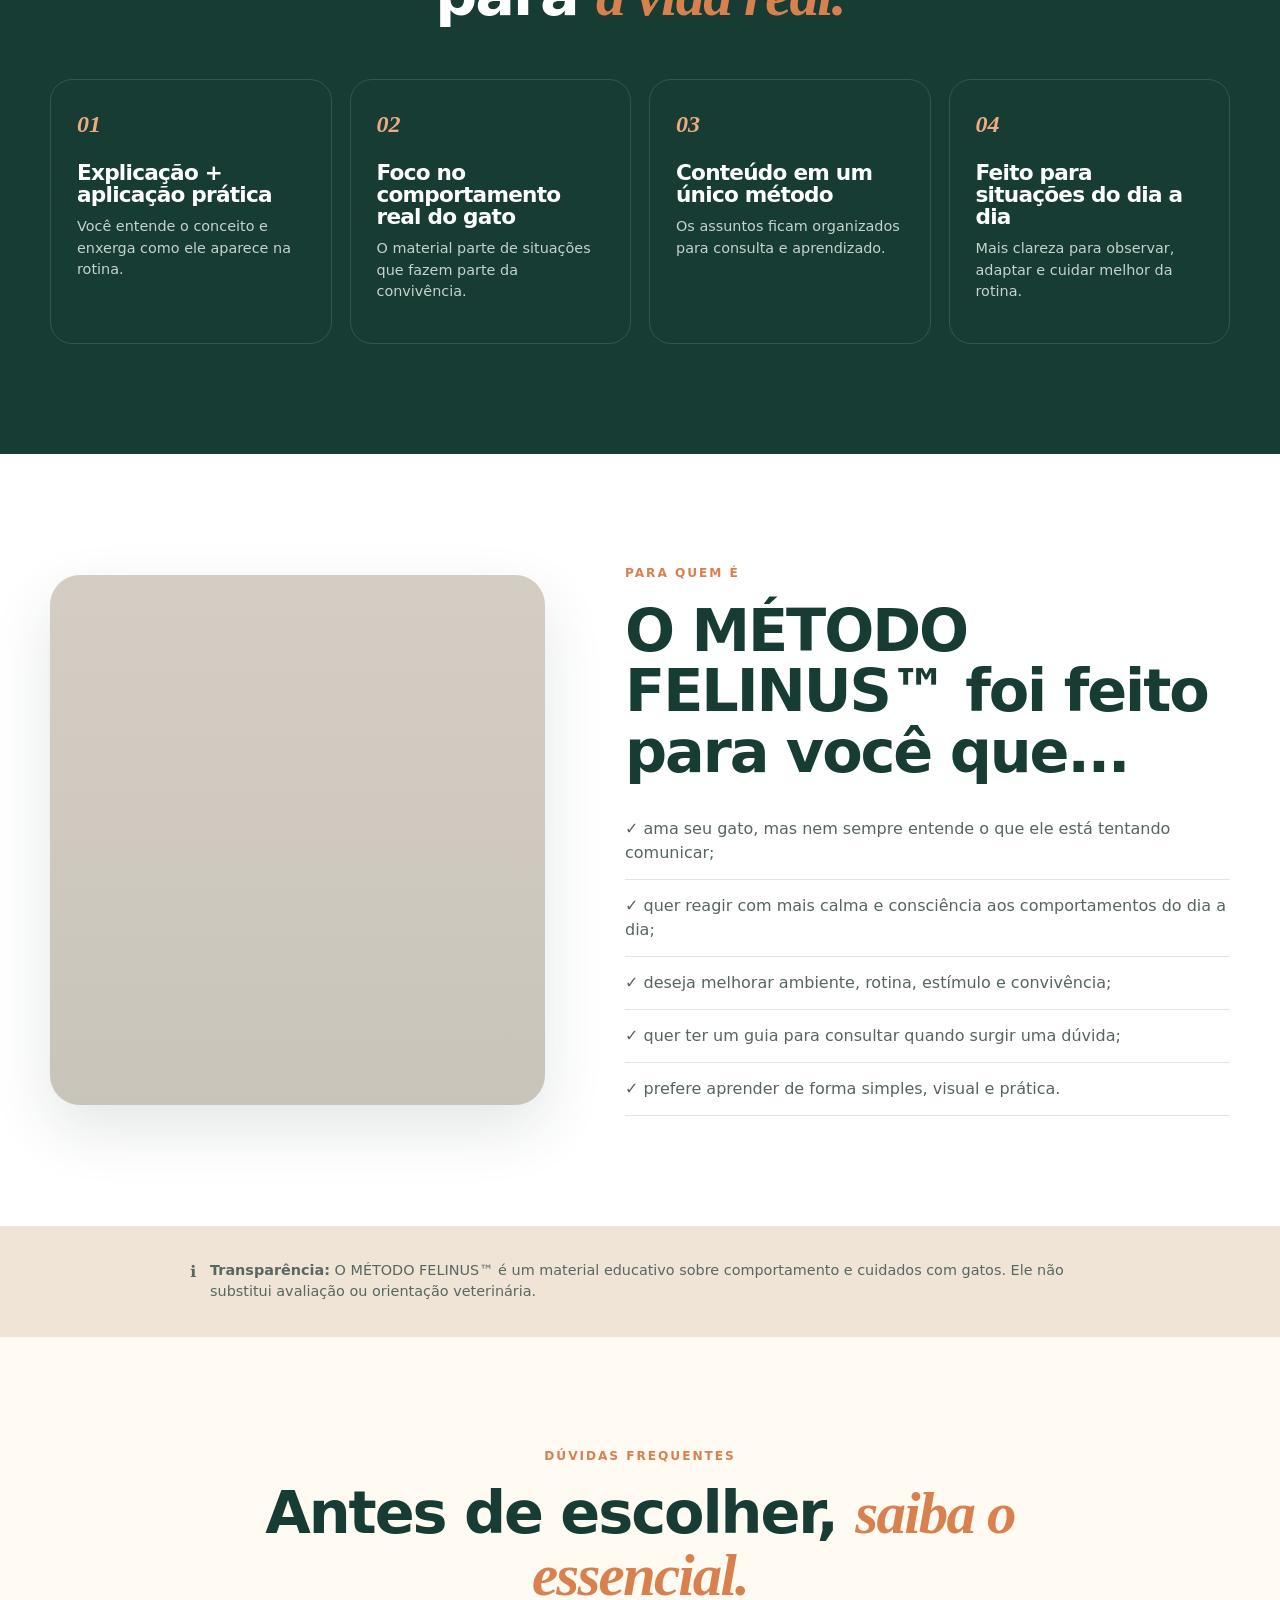
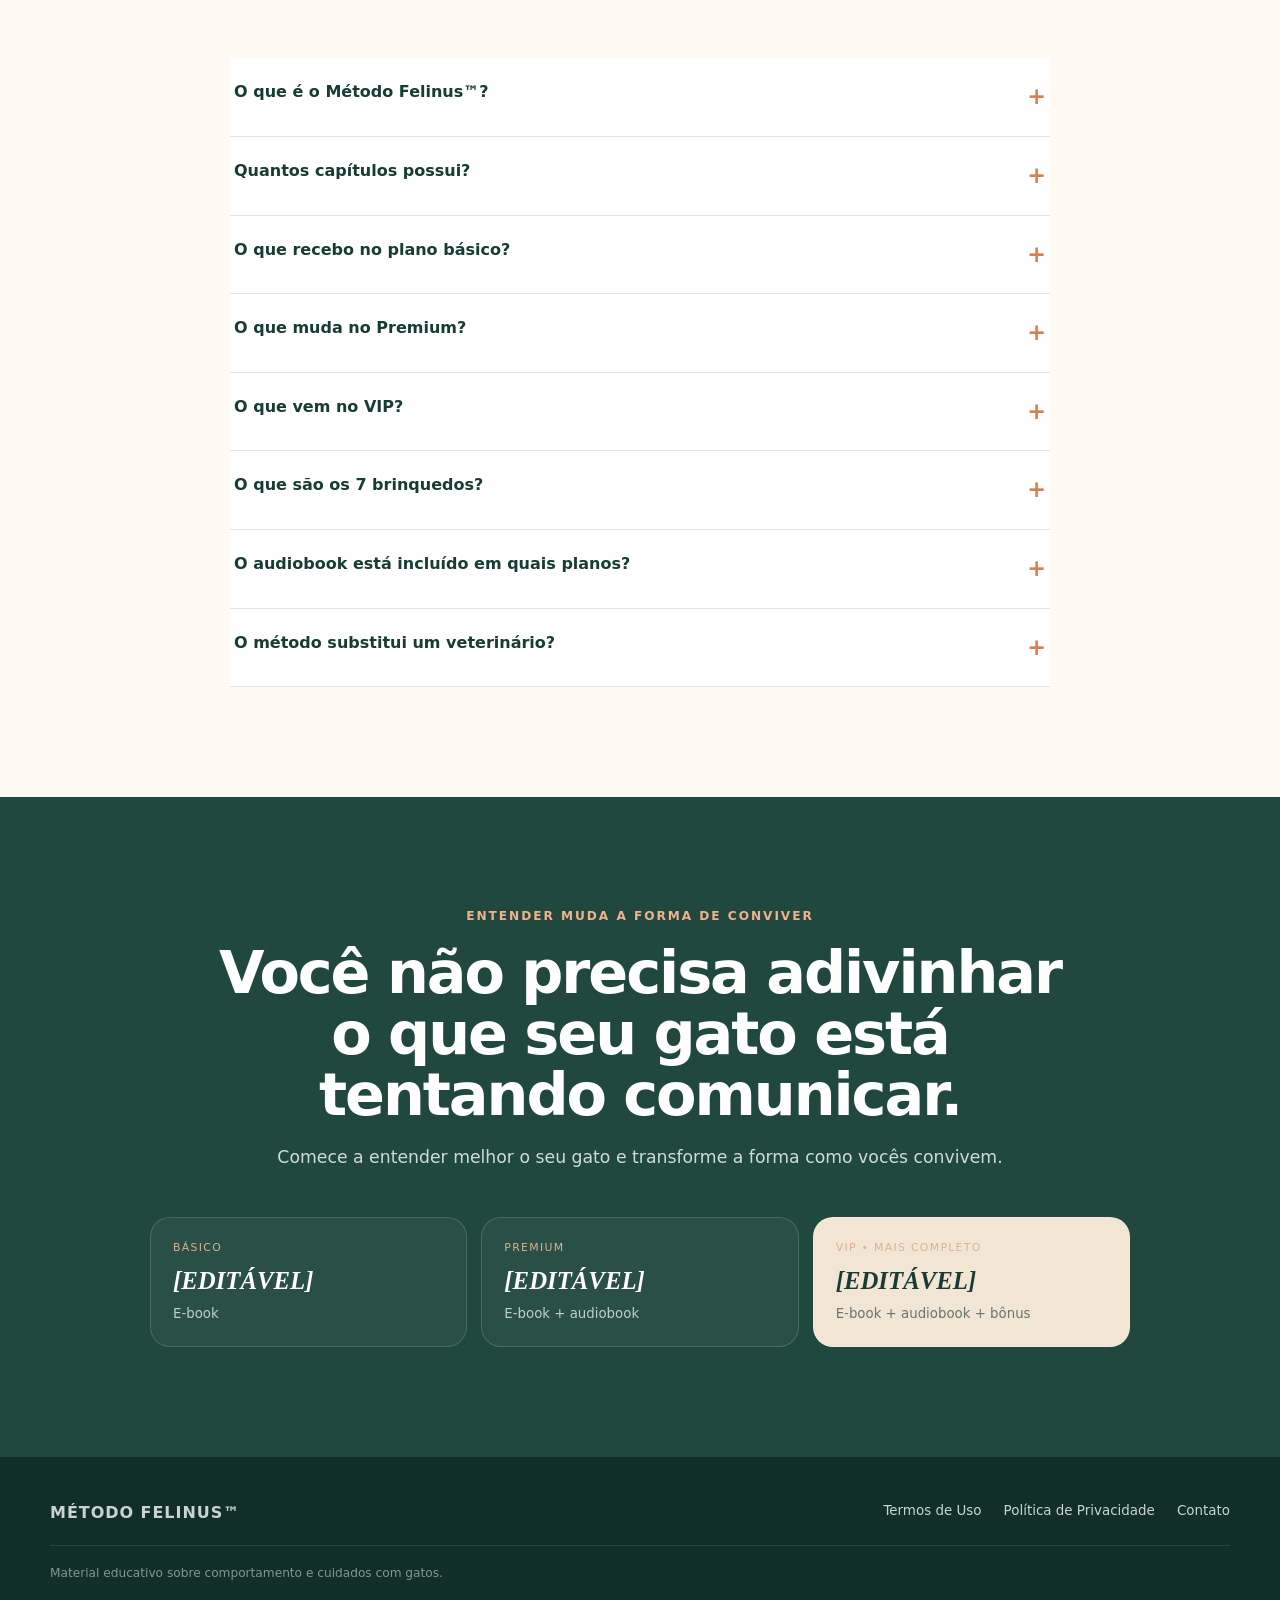
==== commit 6a8e3f81: "Update index.html" ====
--- a/index.html
+++ b/index.html
@@ -28,8 +28,8 @@
     <section class="hero section-pad">
       <div class="hero-copy reveal">
         <div class="eyebrow">COMPORTAMENTO FELINO, SEM COMPLICAÇÃO</div>
-        <h1>Seu gato fala o tempo todo.<br><em>Você só precisa aprender a observar.</em></h1>
-        <p class="lead">Olhar, cauda, orelhas, postura, rotina e pequenas mudanças de comportamento fazem parte da forma como ele se comunica. Quando você entende esses sinais, a convivência deixa de ser adivinhação.</p>
+        <h1>Comece a melhorar a vida do seu gato<br><em>e a sua em apenas 7 dias.</em></h1>
+        <p class="lead">Leia, entenda e inicie a prática do Método Felinus em uma semana.</p>
         <div class="hero-actions">
           <a class="btn" href="#planos">QUERO ENTENDER MEU GATO</a>
           <a class="text-link" href="#metodo">Conhecer o método <span>→</span></a>
--- a/styles.css
+++ b/styles.css
@@ -0,0 +1,7 @@
+@import url('https://fonts.googleapis.com/css2?family=DM+Sans:wght@400;500;600;700&family=Playfair+Display:ital,wght@1,600;1,700&display=swap');
+:root{--ink:#173c34;--ink-2:#234f45;--cream:#f5efe5;--cream-2:#fffaf2;--sand:#e9dbc7;--orange:#d8814f;--orange-2:#f0a56f;--text:#26332f;--muted:#6b7772;--line:rgba(23,60,52,.13);--white:#fff;--shadow:0 24px 60px rgba(29,52,46,.12);--radius:26px;--max:1180px}
+*{box-sizing:border-box}html{scroll-behavior:smooth}body{margin:0;font-family:'DM Sans',system-ui,sans-serif;color:var(--text);background:var(--cream-2);line-height:1.5}a{color:inherit;text-decoration:none}em{font-family:'Playfair Display',serif;font-weight:600;color:var(--orange);letter-spacing:-.03em}h1,h2,h3,p{margin-top:0}h1,h2,h3{color:var(--ink);letter-spacing:-.035em;line-height:1.03}h1{font-size:clamp(3rem,6vw,5.9rem);margin-bottom:28px}h2{font-size:clamp(2.35rem,4.6vw,4.6rem);margin-bottom:20px}h3{font-size:1.35rem}.section-pad{padding:110px max(24px,calc((100vw - var(--max))/2))}.section-kicker,.eyebrow,.mini-label,.plan-label{font-size:.76rem;letter-spacing:.16em;font-weight:800;color:var(--orange);text-transform:uppercase}.section-kicker{margin-bottom:18px}.section-kicker.light{color:#efb28c}.lead{font-size:1.18rem;max-width:680px;color:#586660}.btn{display:inline-flex;align-items:center;justify-content:center;min-height:54px;padding:0 24px;border-radius:14px;background:var(--ink);color:white;font-weight:800;font-size:.9rem;letter-spacing:.02em;transition:.2s ease;box-shadow:0 12px 28px rgba(23,60,52,.18)}.btn:hover{transform:translateY(-2px);background:#0e2d27;box-shadow:0 16px 34px rgba(23,60,52,.22)}.btn:focus-visible,a:focus-visible,summary:focus-visible{outline:3px solid #efae82;outline-offset:3px}.btn-small{min-height:42px;padding:0 18px;font-size:.82rem}.btn-cream{background:var(--cream);color:var(--ink)}.btn-cream:hover{background:#fff}.full{width:100%}.topbar{height:76px;display:flex;align-items:center;gap:28px;padding:0 max(24px,calc((100vw - var(--max))/2));position:sticky;top:0;z-index:50;background:rgba(255,250,242,.9);backdrop-filter:blur(16px);border-bottom:1px solid var(--line)}.brand{display:flex;align-items:center;gap:10px;font-weight:800;font-size:.86rem;letter-spacing:.06em;color:var(--ink);margin-right:auto}.brand-mark{width:34px;height:34px;display:grid;place-items:center;border-radius:50% 50% 45% 45%;background:var(--ink);color:var(--cream);font-family:'Playfair Display',serif;font-style:italic;font-size:1.15rem}.desktop-nav{display:flex;gap:26px;font-size:.88rem;font-weight:600;color:#52615c}.desktop-nav a:hover{color:var(--orange)}
+.hero{min-height:calc(100svh - 76px);display:grid;grid-template-columns:1.05fr .95fr;align-items:center;gap:64px;overflow:hidden}.hero-copy{padding:28px 0}.hero-actions{display:flex;align-items:center;gap:28px;margin:34px 0 24px}.text-link{font-weight:700;color:var(--ink)}.text-link span{display:inline-block;margin-left:6px;transition:.2s}.text-link:hover span{transform:translateX(5px)}.micro-proof{display:flex;gap:10px;flex-wrap:wrap;font-size:.82rem;color:#74807c}.hero-visual{position:relative}.hero-photo{height:640px;border-radius:190px 190px 28px 28px;background-position:center;background-size:cover;box-shadow:var(--shadow)}.image-card{background-color:#d8d0c6}.floating-note{position:absolute;background:rgba(255,250,242,.94);backdrop-filter:blur(8px);border:1px solid rgba(255,255,255,.65);border-radius:18px;padding:14px 18px;box-shadow:0 16px 36px rgba(28,48,42,.14);display:flex;flex-direction:column;font-size:.72rem;color:#69756f}.floating-note strong{color:var(--ink);font-size:.75rem;letter-spacing:.08em}.note-one{left:-36px;top:27%}.note-two{right:-22px;bottom:18%}.signal-strip{display:grid;grid-template-columns:repeat(5,1fr);padding:20px max(24px,calc((100vw - var(--max))/2));background:var(--ink);color:#f6efe5;font-size:.78rem;letter-spacing:.12em;font-weight:700;text-align:center}.story{background:white}.story-grid{display:grid;grid-template-columns:1.05fr .95fr;gap:82px;align-items:center}.story-copy p{font-size:1.05rem;color:#5d6964;max-width:670px}.story-copy blockquote{margin:30px 0 0;padding:22px 24px;border-left:4px solid var(--orange);background:var(--cream-2);font-family:'Playfair Display',serif;font-style:italic;font-size:1.35rem;color:var(--ink)}.signal-card{border:1px solid var(--line);border-radius:var(--radius);overflow:hidden;background:var(--cream-2);box-shadow:var(--shadow)}.signal-photo{height:330px;background-size:cover;background-position:center}.signal-content{padding:24px}.signal-row{display:flex;justify-content:space-between;gap:24px;padding:14px 0;border-top:1px solid var(--line);font-size:.92rem}.signal-row span{color:#6b7772}.signal-row b{color:var(--ink);text-align:right}.method{background:var(--ink);color:#dbe2df}.method-grid{display:grid;grid-template-columns:.85fr 1.15fr;align-items:center;gap:90px}.method h2{color:#fff}.method-copy p{font-size:1.08rem;max-width:620px;color:#cfdbd7}.book-stage{height:540px;position:relative;display:grid;place-items:center}.book-cover{position:relative;width:310px;height:440px;border-radius:8px 18px 18px 8px;background:linear-gradient(150deg,#f5eadb,#e9d7c0);box-shadow:-22px 28px 50px rgba(0,0,0,.28),inset -10px 0 20px rgba(84,58,37,.08);padding:34px;color:var(--ink);transform:rotate(-5deg);z-index:2}.book-cover:before{content:"";position:absolute;left:0;top:0;bottom:0;width:12px;background:rgba(23,60,52,.13);border-radius:8px 0 0 8px}.book-top{font-size:.62rem;letter-spacing:.14em;font-weight:800}.cat-glyph{font-size:2rem;margin-top:70px;color:var(--orange)}.book-cover h3{font-size:2.6rem;line-height:.9;margin:18px 0}.book-cover h3 span{font-size:.8rem;vertical-align:top}.book-cover p{font-size:.88rem;color:#4e5e58}.book-cover small{position:absolute;bottom:30px;font-size:.7rem;font-weight:800;letter-spacing:.12em}.book-shadow{position:absolute;width:360px;height:60px;border-radius:50%;background:rgba(0,0,0,.2);filter:blur(18px);bottom:32px}.center-heading{text-align:center;max-width:850px;margin:0 auto 52px}.center-heading p{color:var(--muted)}.topic-grid{display:grid;grid-template-columns:repeat(4,1fr);gap:14px}.topic{min-height:96px;background:white;border:1px solid var(--line);border-radius:20px;padding:22px;display:flex;flex-direction:column;gap:10px;justify-content:center;font-size:1.35rem;transition:.2s}.topic span{font-size:.94rem;font-weight:700;color:var(--ink)}.topic:hover{transform:translateY(-3px);box-shadow:0 14px 34px rgba(23,60,52,.08)}.topic-accent{background:var(--sand)}.transformation{background:#f1e8dc}.before-after-grid{display:grid;grid-template-columns:repeat(3,1fr);gap:18px}.ba-card{background:white;border-radius:24px;padding:24px;border:1px solid rgba(23,60,52,.08);box-shadow:0 12px 30px rgba(23,60,52,.05)}.ba-card .before,.ba-card .after{min-height:110px}.ba-card span{font-size:.7rem;letter-spacing:.14em;font-weight:800;color:#8a958f}.ba-card .after span{color:var(--orange)}.ba-card p{font-size:1.02rem;font-weight:700;color:var(--ink);margin-top:10px}.arrow{font-size:1.35rem;color:var(--orange);margin:8px 0 14px}.fine-note{text-align:center;font-size:.78rem;color:#7a857f;max-width:720px;margin:28px auto 0}.align-left{text-align:left;margin-left:0}.experience{background:#284f46;color:#dce5e1;overflow:hidden}.experience-grid{display:grid;grid-template-columns:1fr 1fr;align-items:center;gap:72px}.experience h2{color:#fff}.experience-copy p{font-size:1.06rem;max-width:600px}.experience-list{display:flex;gap:10px;flex-wrap:wrap;margin-top:28px}.experience-list span{padding:10px 14px;border:1px solid rgba(255,255,255,.17);border-radius:999px;font-size:.84rem}.device-stage{height:520px;position:relative}.tablet-mock{position:absolute;width:410px;height:300px;right:10px;top:80px;border:10px solid #172e29;border-radius:24px;background:#172e29;transform:rotate(4deg);box-shadow:0 30px 70px rgba(0,0,0,.3)}.tablet-screen{height:100%;border-radius:14px;background:linear-gradient(145deg,#f2e6d6,#dfcbae);padding:36px;color:var(--ink)}.tablet-screen h4{font-family:'Playfair Display',serif;font-style:italic;font-size:2rem;line-height:1.05;margin:28px 0}.tablet-screen span,.phone-screen b{font-size:.67rem;letter-spacing:.15em}.phone-mock{position:absolute;width:190px;height:390px;left:16px;top:44px;border:8px solid #132a24;border-radius:34px;background:#132a24;z-index:3;box-shadow:0 28px 65px rgba(0,0,0,.32);transform:rotate(-7deg)}.phone-screen{height:100%;border-radius:25px;background:linear-gradient(180deg,#173c34,#305e52);padding:38px 20px;color:white}.phone-screen h4{font-size:1.65rem;color:white;margin:70px 0 24px}.audio-wave{letter-spacing:4px;color:#f2c1a3;margin-bottom:18px}.speaker{position:absolute;top:12px;left:68px;width:45px;height:5px;border-radius:10px;background:#4a5c57;z-index:2}.pricing-grid{display:grid;grid-template-columns:repeat(3,1fr);gap:18px;align-items:stretch}.price-card{background:#fff;border:1px solid var(--line);border-radius:26px;padding:30px;display:flex;flex-direction:column;justify-content:space-between;min-height:470px;position:relative;box-shadow:0 12px 30px rgba(23,60,52,.05)}.price-card h3{margin:12px 0 24px;min-height:58px}.price-card ul{list-style:none;padding:0;margin:0}.price-card li{padding:9px 0;color:#5e6d67;font-size:.94rem}.price{font-family:'Playfair Display',serif;font-style:italic;font-weight:700;font-size:2.2rem;color:var(--ink);margin-bottom:18px}.price-card.vip{background:var(--ink);transform:translateY(-12px);box-shadow:0 24px 56px rgba(23,60,52,.2)}.price-card.vip h3,.price-card.vip .price{color:white}.price-card.vip li{color:#d9e1de}.badge{position:absolute;top:-13px;right:24px;background:var(--orange);color:white;font-size:.66rem;letter-spacing:.13em;font-weight:800;padding:8px 12px;border-radius:999px}.vip-bonus{background:white}.bonus-grid{display:grid;grid-template-columns:1fr 1fr;gap:80px;align-items:center}.bonus-copy p{font-size:1.05rem;color:#5f6b66}.toy-board{min-height:430px;border-radius:30px;background:linear-gradient(145deg,#efe2d2,#f9f3ea);position:relative;overflow:hidden;box-shadow:var(--shadow)}.toy{position:absolute;width:74px;height:74px;border-radius:50%;display:grid;place-items:center;background:white;color:var(--orange);font-size:2rem;box-shadow:0 10px 22px rgba(44,50,45,.09);border:1px solid rgba(23,60,52,.08)}.toy1{left:10%;top:15%}.toy2{left:38%;top:8%}.toy3{right:10%;top:17%}.toy4{left:18%;bottom:16%}.toy5{left:45%;bottom:8%}.toy6{right:10%;bottom:18%}.toy7{left:45%;top:40%}.toy-label{position:absolute;left:50%;top:50%;transform:translate(-50%,-50%);background:var(--ink);color:white;border-radius:18px;padding:18px 22px;text-align:center;font-weight:800;line-height:1.2;box-shadow:0 16px 34px rgba(23,60,52,.22)}.toy-label span{font-size:.65rem;font-weight:500;color:#d5dfdc}.comparison-wrap{max-width:800px;margin:0 auto;background:#fff;border:1px solid var(--line);border-radius:22px;overflow:hidden;box-shadow:0 12px 30px rgba(23,60,52,.05)}table{border-collapse:collapse;width:100%;text-align:center}th,td{padding:18px 14px;border-bottom:1px solid var(--line)}th:first-child,td:first-child{text-align:left;font-weight:700;color:var(--ink)}th{font-size:.75rem;letter-spacing:.1em;color:#76827d}.vip-col{background:#f4eadf}.difference{background:var(--ink)}.difference h2{color:white}.difference-grid{display:grid;grid-template-columns:repeat(4,1fr);gap:18px}.difference-grid>div{padding:26px;border:1px solid rgba(255,255,255,.13);border-radius:22px}.difference-grid b{color:#efaa7d;font-family:'Playfair Display',serif;font-style:italic;font-size:1.5rem}.difference-grid h3{color:white;margin:20px 0 10px}.difference-grid p{color:#c6d2ce;font-size:.9rem}.audience{background:white}.audience-grid{display:grid;grid-template-columns:.9fr 1.1fr;gap:80px;align-items:center}.audience-photo{height:530px;border-radius:30px;background-size:cover;background-position:center;box-shadow:var(--shadow)}.check-list p{padding:14px 0;border-bottom:1px solid var(--line);margin:0;color:#56655f}.transparency{padding:34px 24px;background:#efe4d5}.transparency-inner{max-width:900px;margin:0 auto;display:flex;gap:14px;align-items:flex-start;color:#586761}.transparency-inner p{margin:0;font-size:.9rem}.faq-list{max-width:820px;margin:0 auto}.faq details{border-bottom:1px solid var(--line);background:white}.faq summary{cursor:pointer;list-style:none;padding:22px 4px;font-weight:700;color:var(--ink);display:flex;justify-content:space-between}.faq summary:after{content:'+';font-size:1.4rem;color:var(--orange)}.faq details[open] summary:after{content:'–'}.faq details p{padding:0 4px 22px;color:#64716c;margin:0}.final-cta{background:#21483f;color:white}.final-copy{max-width:850px;margin:0 auto 46px;text-align:center}.final-copy h2{color:white}.final-copy p{color:#cfdbd7;font-size:1.08rem}.final-plans{display:grid;grid-template-columns:repeat(3,1fr);gap:14px;max-width:980px;margin:0 auto}.final-plan{display:flex;flex-direction:column;gap:5px;padding:22px;border:1px solid rgba(255,255,255,.15);border-radius:20px;background:rgba(255,255,255,.04);transition:.2s}.final-plan:hover{transform:translateY(-3px);background:rgba(255,255,255,.08)}.final-plan span{font-size:.68rem;letter-spacing:.12em;color:#dfb090}.final-plan b{font-family:'Playfair Display',serif;font-style:italic;font-size:1.55rem}.final-plan small{color:#bfcfca}.vip-final{background:#f2e5d3;color:var(--ink)}.vip-final small{color:#687570}footer{padding:44px max(24px,calc((100vw - var(--max))/2));display:grid;grid-template-columns:1fr auto;gap:20px;background:#122e28;color:#c8d4d0}.footer-brand{font-weight:800;letter-spacing:.06em}.footer-links{display:flex;gap:22px;font-size:.84rem}.footer-note{grid-column:1/-1;color:#839690;font-size:.76rem;border-top:1px solid rgba(255,255,255,.1);padding-top:18px}.reveal{opacity:0;transform:translateY(18px);transition:opacity .7s ease,transform .7s ease}.reveal.is-visible{opacity:1;transform:none}
+@media (max-width:900px){.desktop-nav{display:none}.hero,.story-grid,.method-grid,.experience-grid,.bonus-grid,.audience-grid{grid-template-columns:1fr;gap:48px}.hero{padding-top:70px}.hero-copy{order:1}.hero-visual{order:2}.hero-photo{height:520px;border-radius:130px 130px 24px 24px}.note-one{left:8px}.note-two{right:8px}.signal-strip{grid-template-columns:repeat(5,max-content);overflow:auto;justify-content:start;gap:32px}.topic-grid{grid-template-columns:repeat(3,1fr)}.before-after-grid,.pricing-grid,.difference-grid,.final-plans{grid-template-columns:1fr 1fr}.price-card.vip{transform:none}.device-stage{max-width:620px;width:100%;margin:0 auto}.audience-photo{height:450px}.section-pad{padding-top:82px;padding-bottom:82px}}
+@media (max-width:640px){h1{font-size:clamp(2.65rem,14vw,4rem)}h2{font-size:clamp(2.15rem,11vw,3.25rem)}.topbar{height:68px;padding-left:18px;padding-right:18px}.topbar .btn-small{display:none}.brand{font-size:.77rem}.section-pad{padding:72px 20px}.hero{min-height:auto;padding-top:54px;gap:34px}.hero-actions{align-items:stretch;flex-direction:column;gap:14px}.hero-actions .btn{width:100%}.text-link{text-align:center}.hero-photo{height:430px}.floating-note{max-width:160px}.signal-strip{padding-left:20px;padding-right:20px}.story-grid,.method-grid,.experience-grid,.bonus-grid,.audience-grid{gap:36px}.story-copy blockquote{font-size:1.18rem}.signal-photo{height:270px}.method{overflow:hidden}.book-stage{height:460px}.book-cover{width:270px;height:390px;padding:30px}.book-cover h3{font-size:2.25rem}.topic-grid{grid-template-columns:1fr 1fr;gap:10px}.topic{min-height:88px;padding:17px}.topic span{font-size:.86rem}.before-after-grid,.pricing-grid,.difference-grid,.final-plans{grid-template-columns:1fr}.ba-card{display:grid;grid-template-columns:1fr auto 1fr;gap:12px;align-items:center}.ba-card .before,.ba-card .after{min-height:auto}.arrow{margin:0}.device-stage{height:430px}.tablet-mock{width:300px;height:240px;right:-40px;top:100px}.tablet-screen{padding:28px 22px}.tablet-screen h4{font-size:1.55rem}.phone-mock{left:0;top:38px}.price-card{min-height:auto;gap:36px}.price-card h3{min-height:auto}.comparison-wrap{overflow-x:auto}table{min-width:460px}.difference-grid>div{padding:22px}.audience-photo{height:380px}.final-copy{text-align:left}.footer-links{flex-direction:column;gap:10px}footer{grid-template-columns:1fr}.footer-note{grid-column:1}.signal-row{font-size:.86rem}.toy-board{min-height:360px}.toy{width:58px;height:58px;font-size:1.5rem}.toy-label{padding:14px 16px;font-size:.78rem}.micro-proof{font-size:.73rem}.center-heading{text-align:left;margin-bottom:34px}}
+@media (prefers-reduced-motion:reduce){html{scroll-behavior:auto}.reveal{opacity:1;transform:none;transition:none}.btn,.topic,.final-plan{transition:none}}
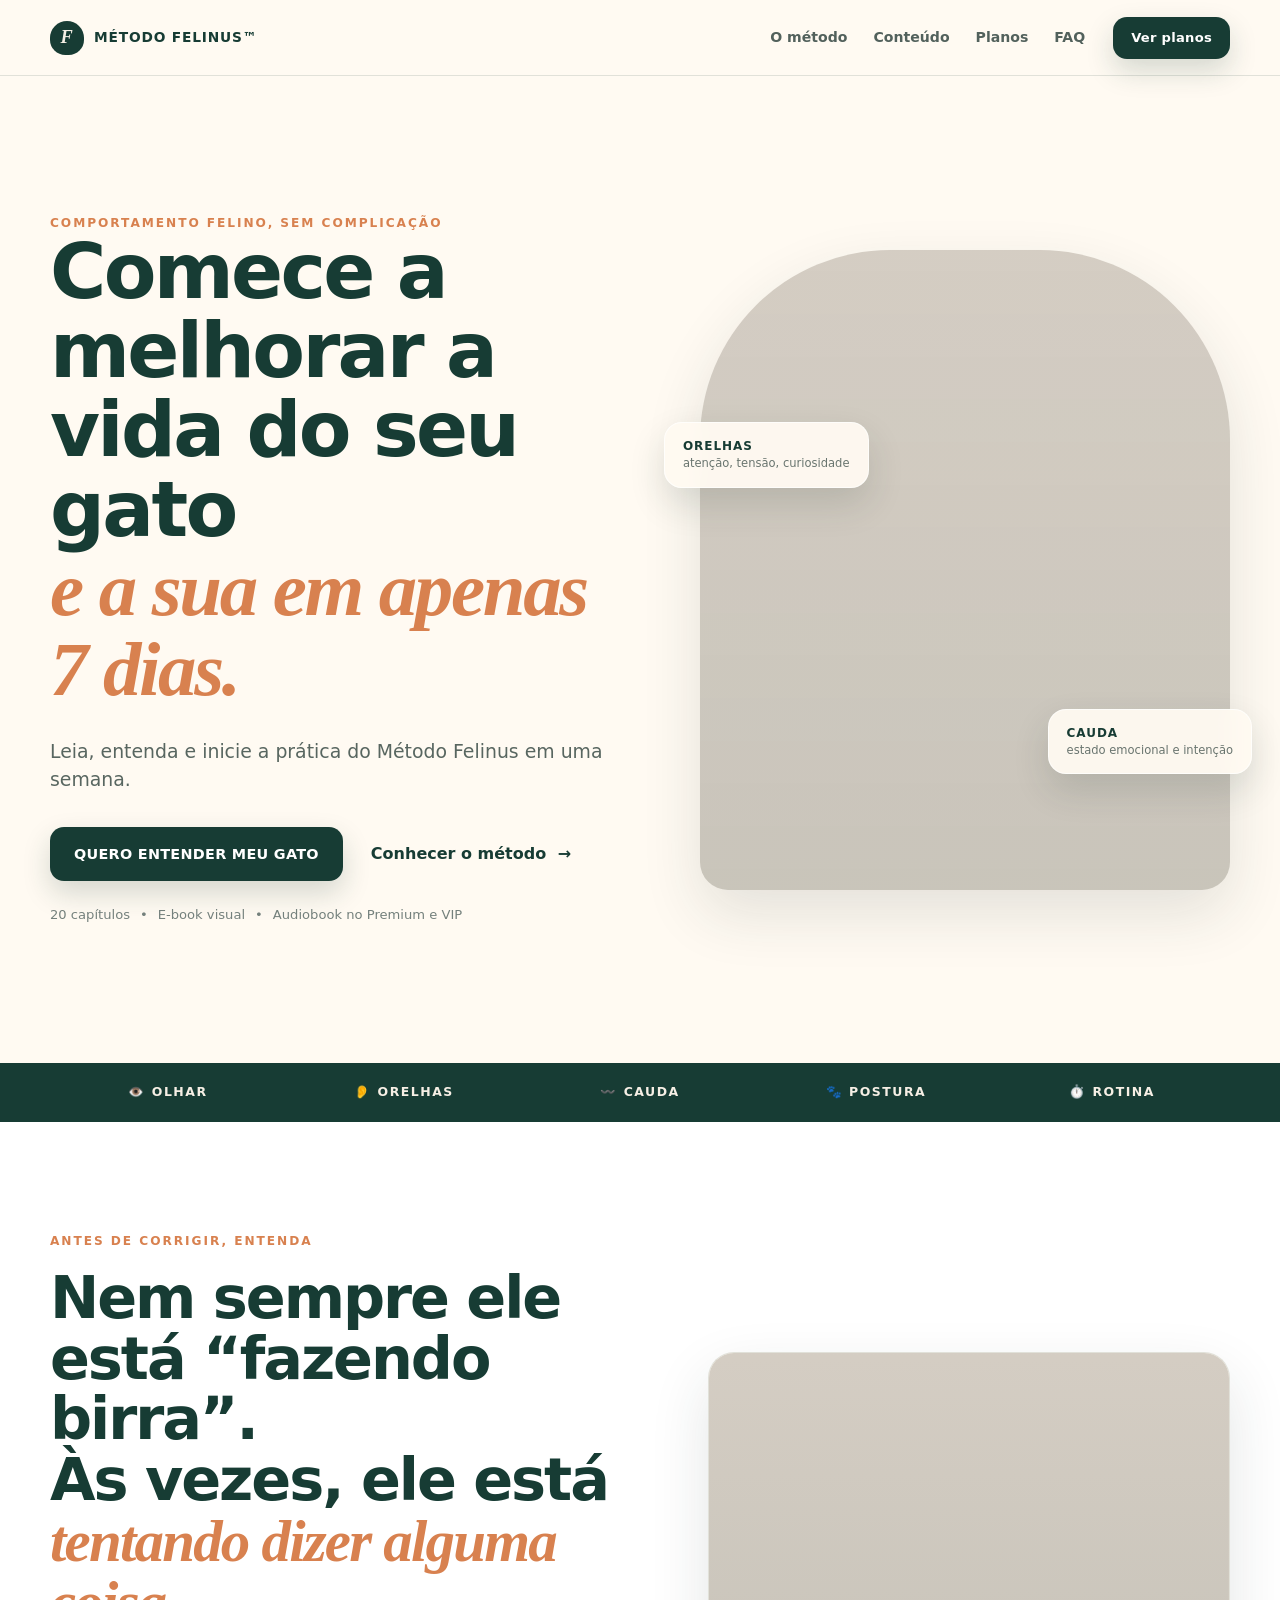
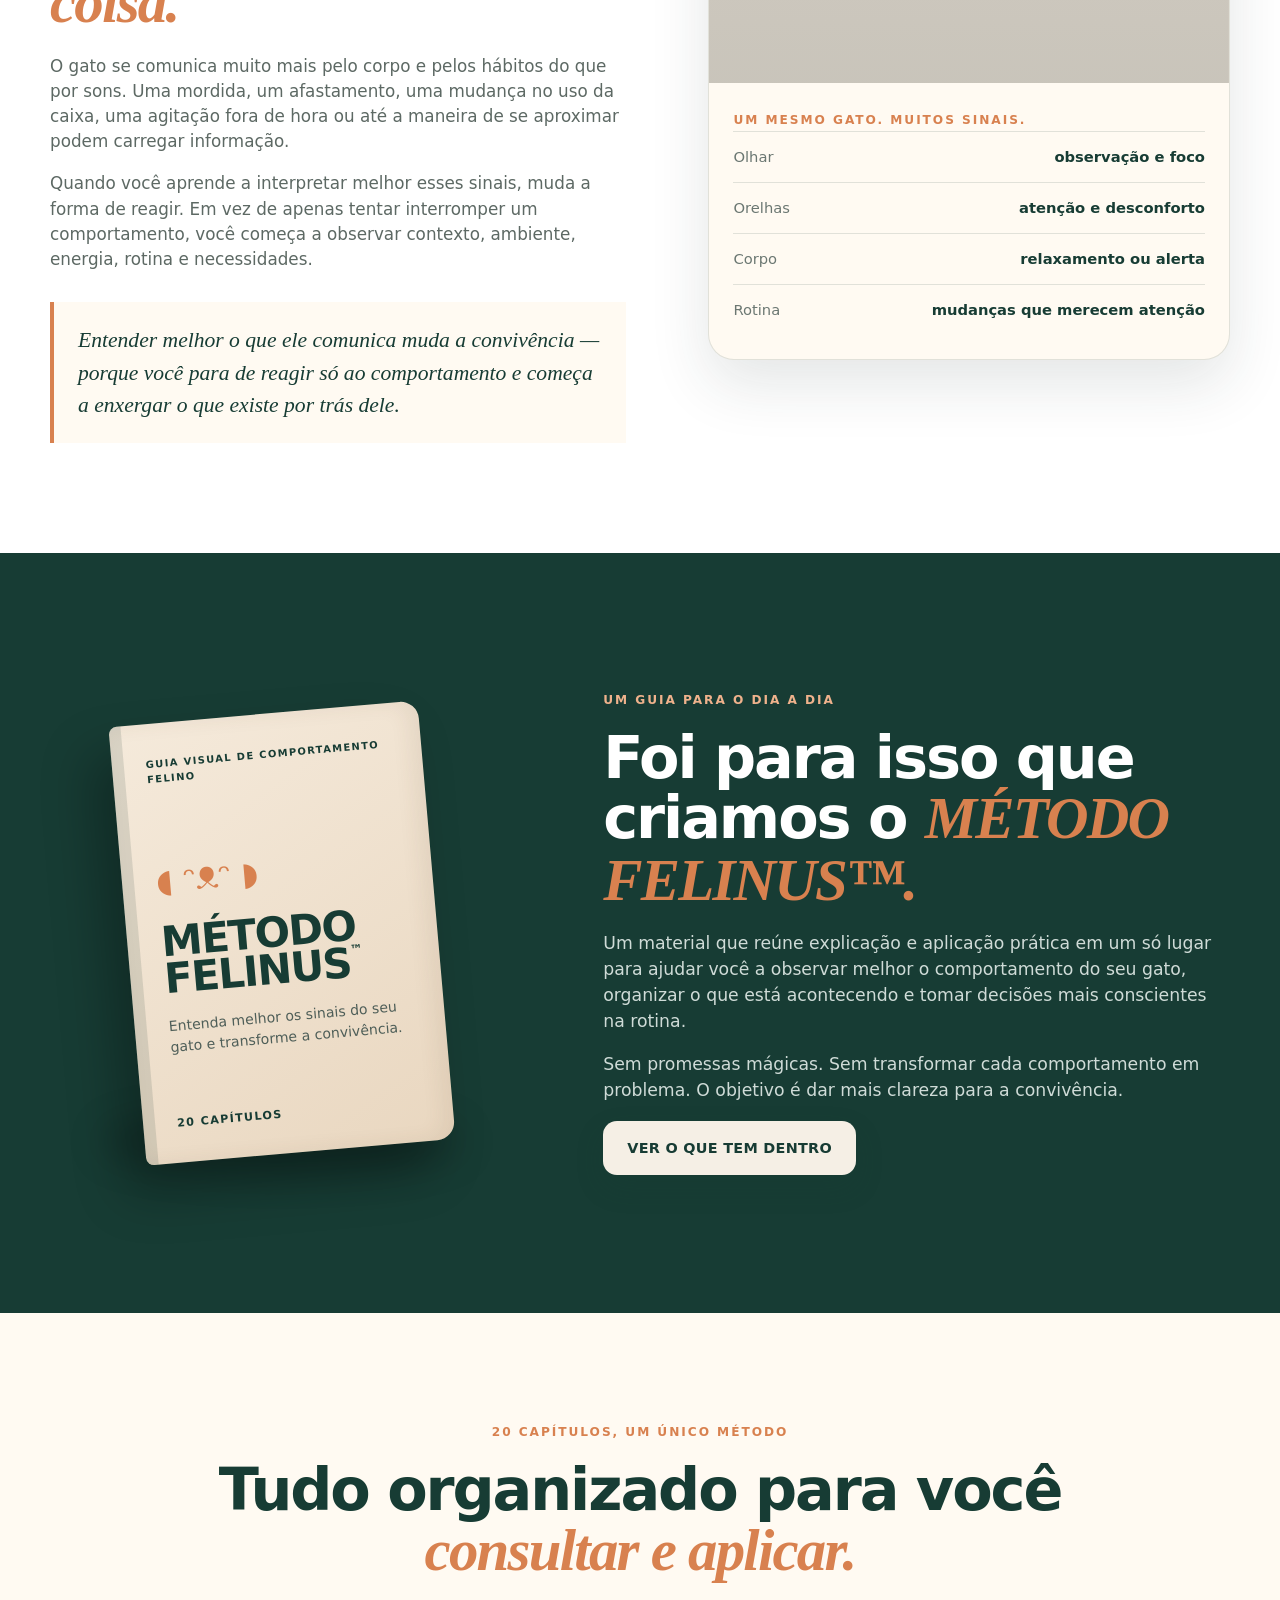
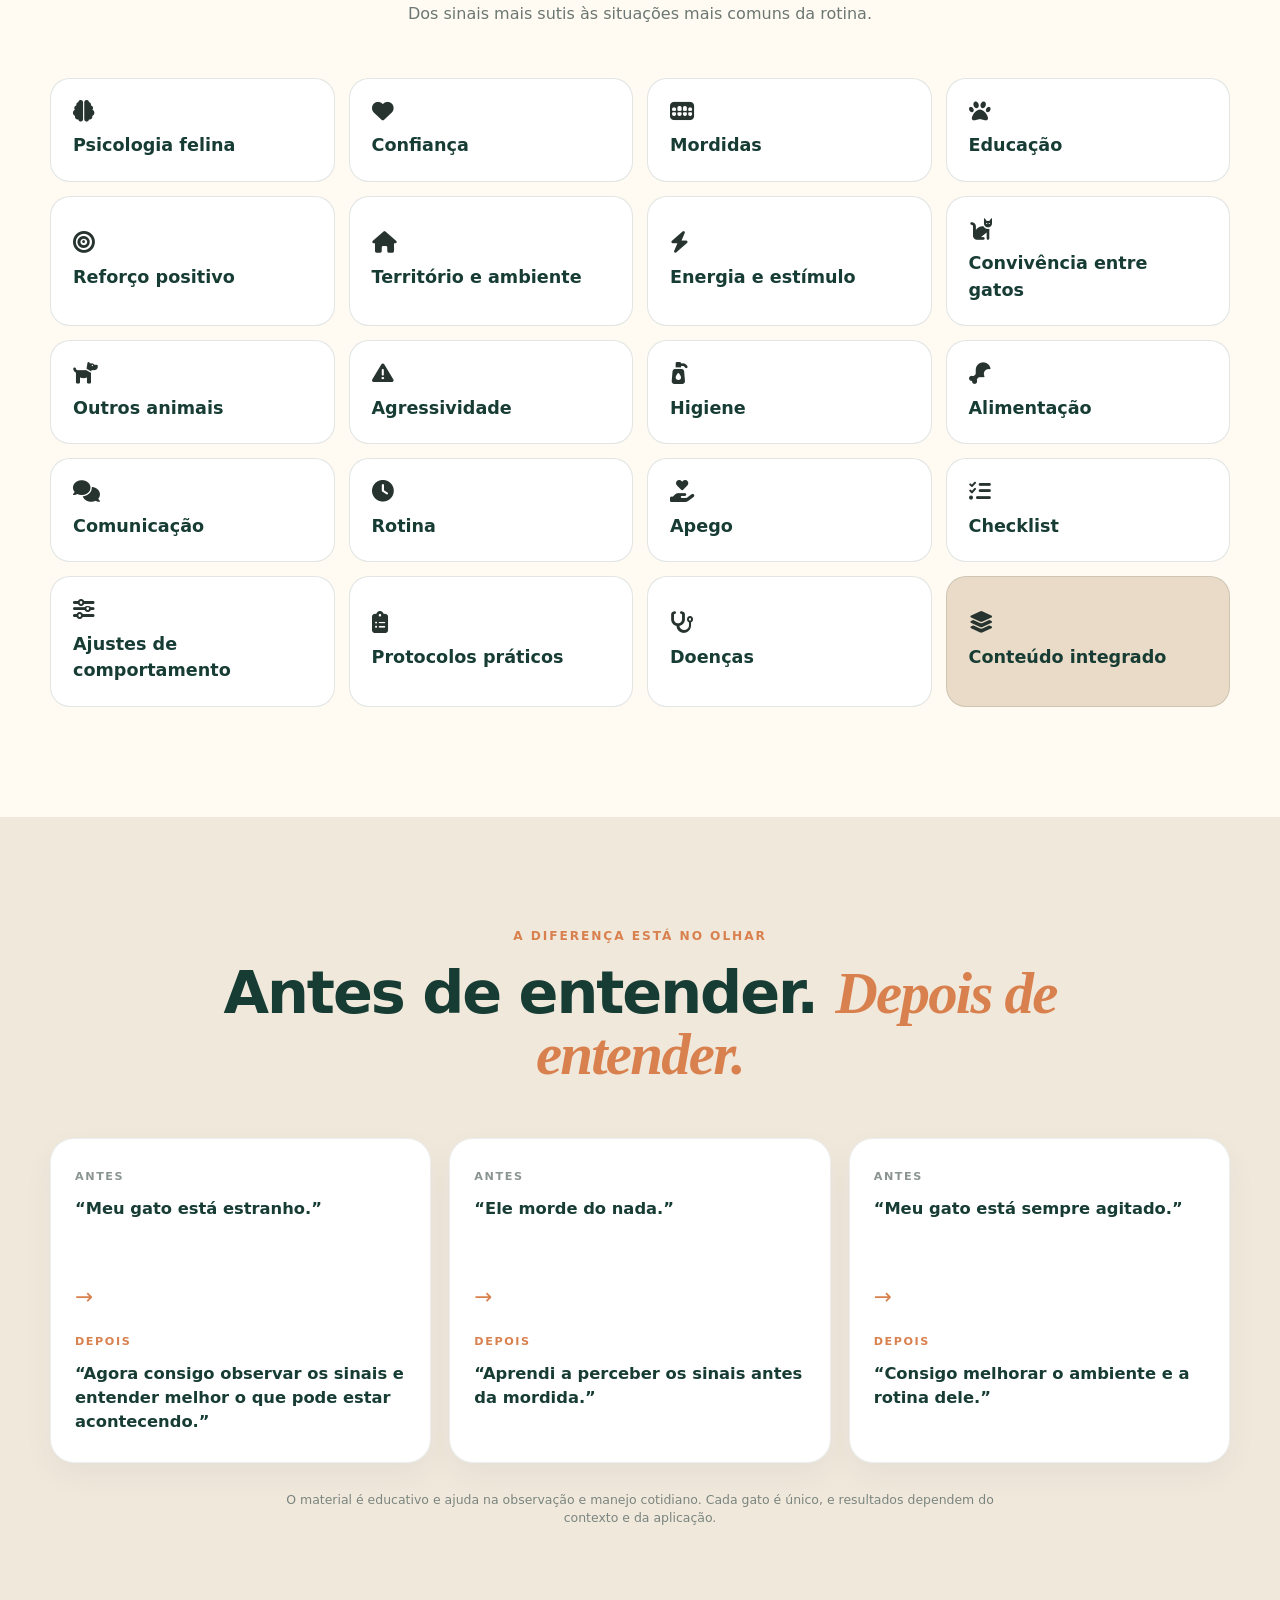
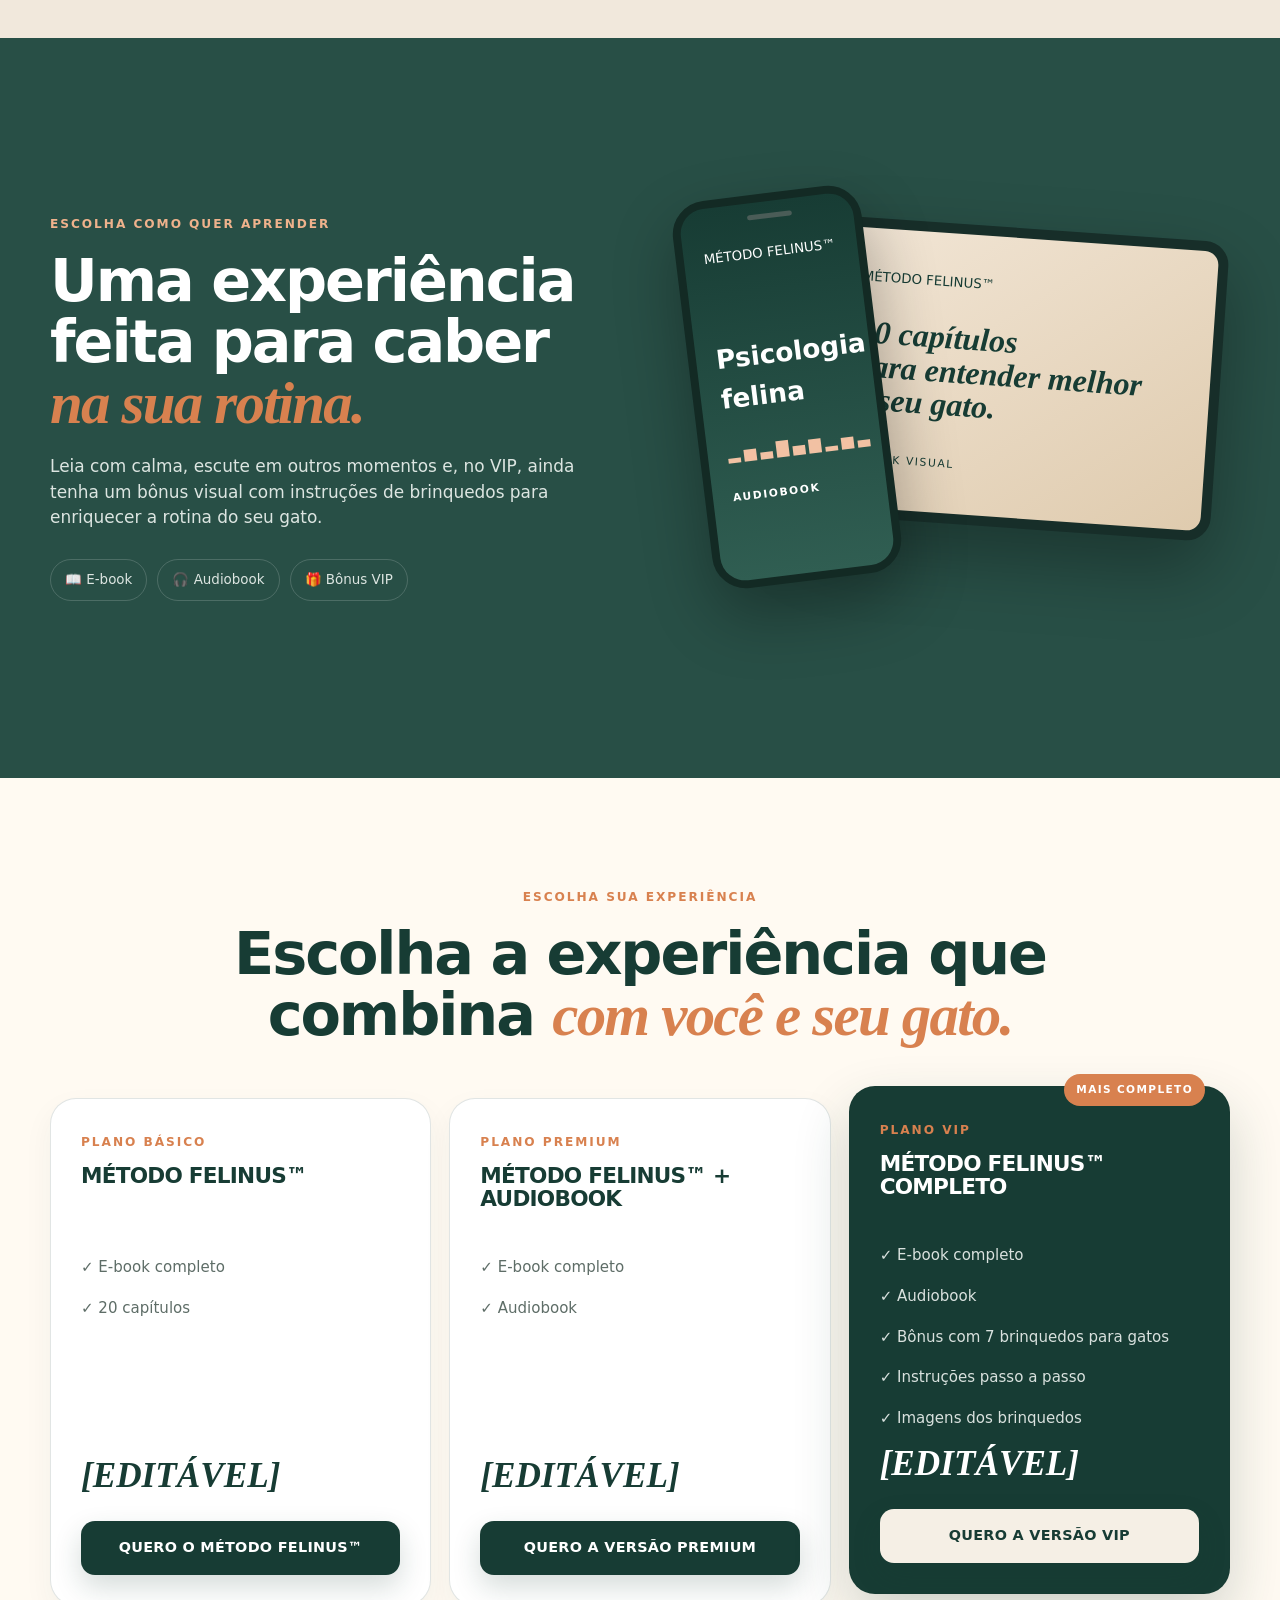
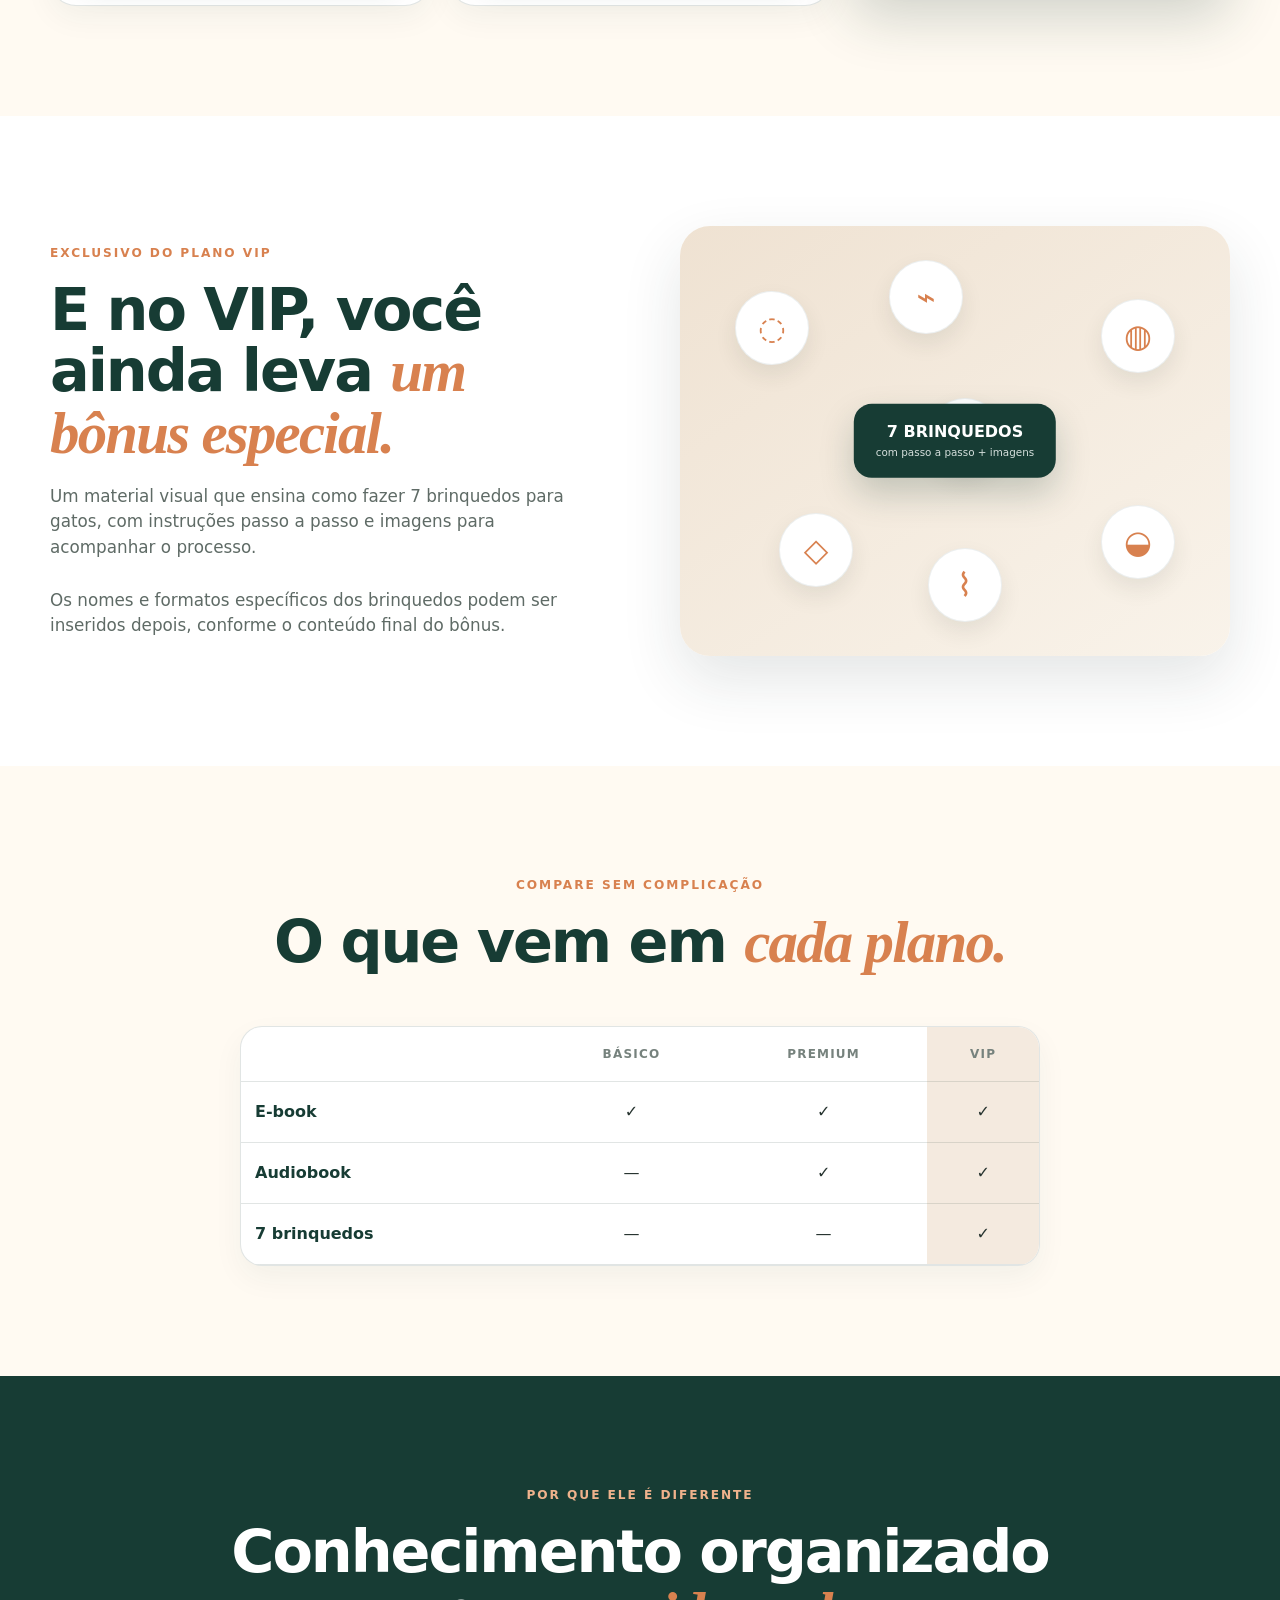
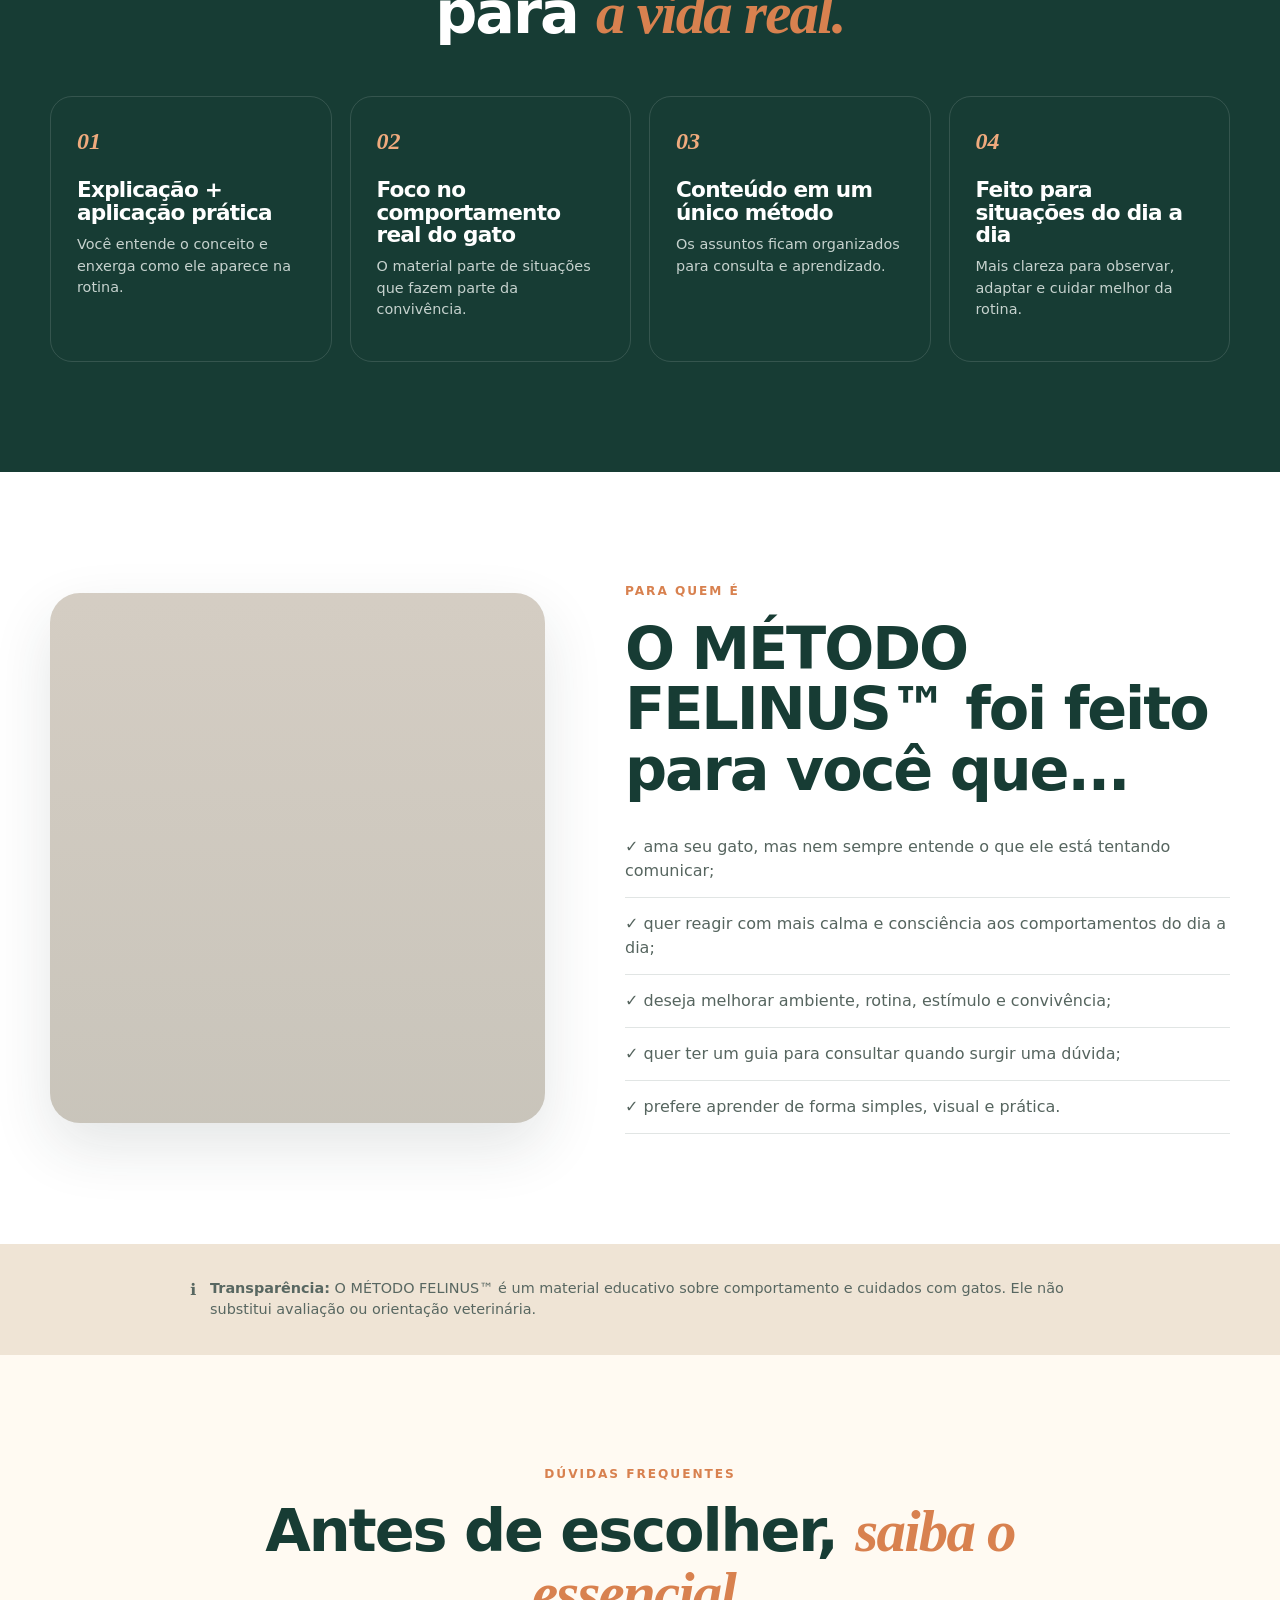
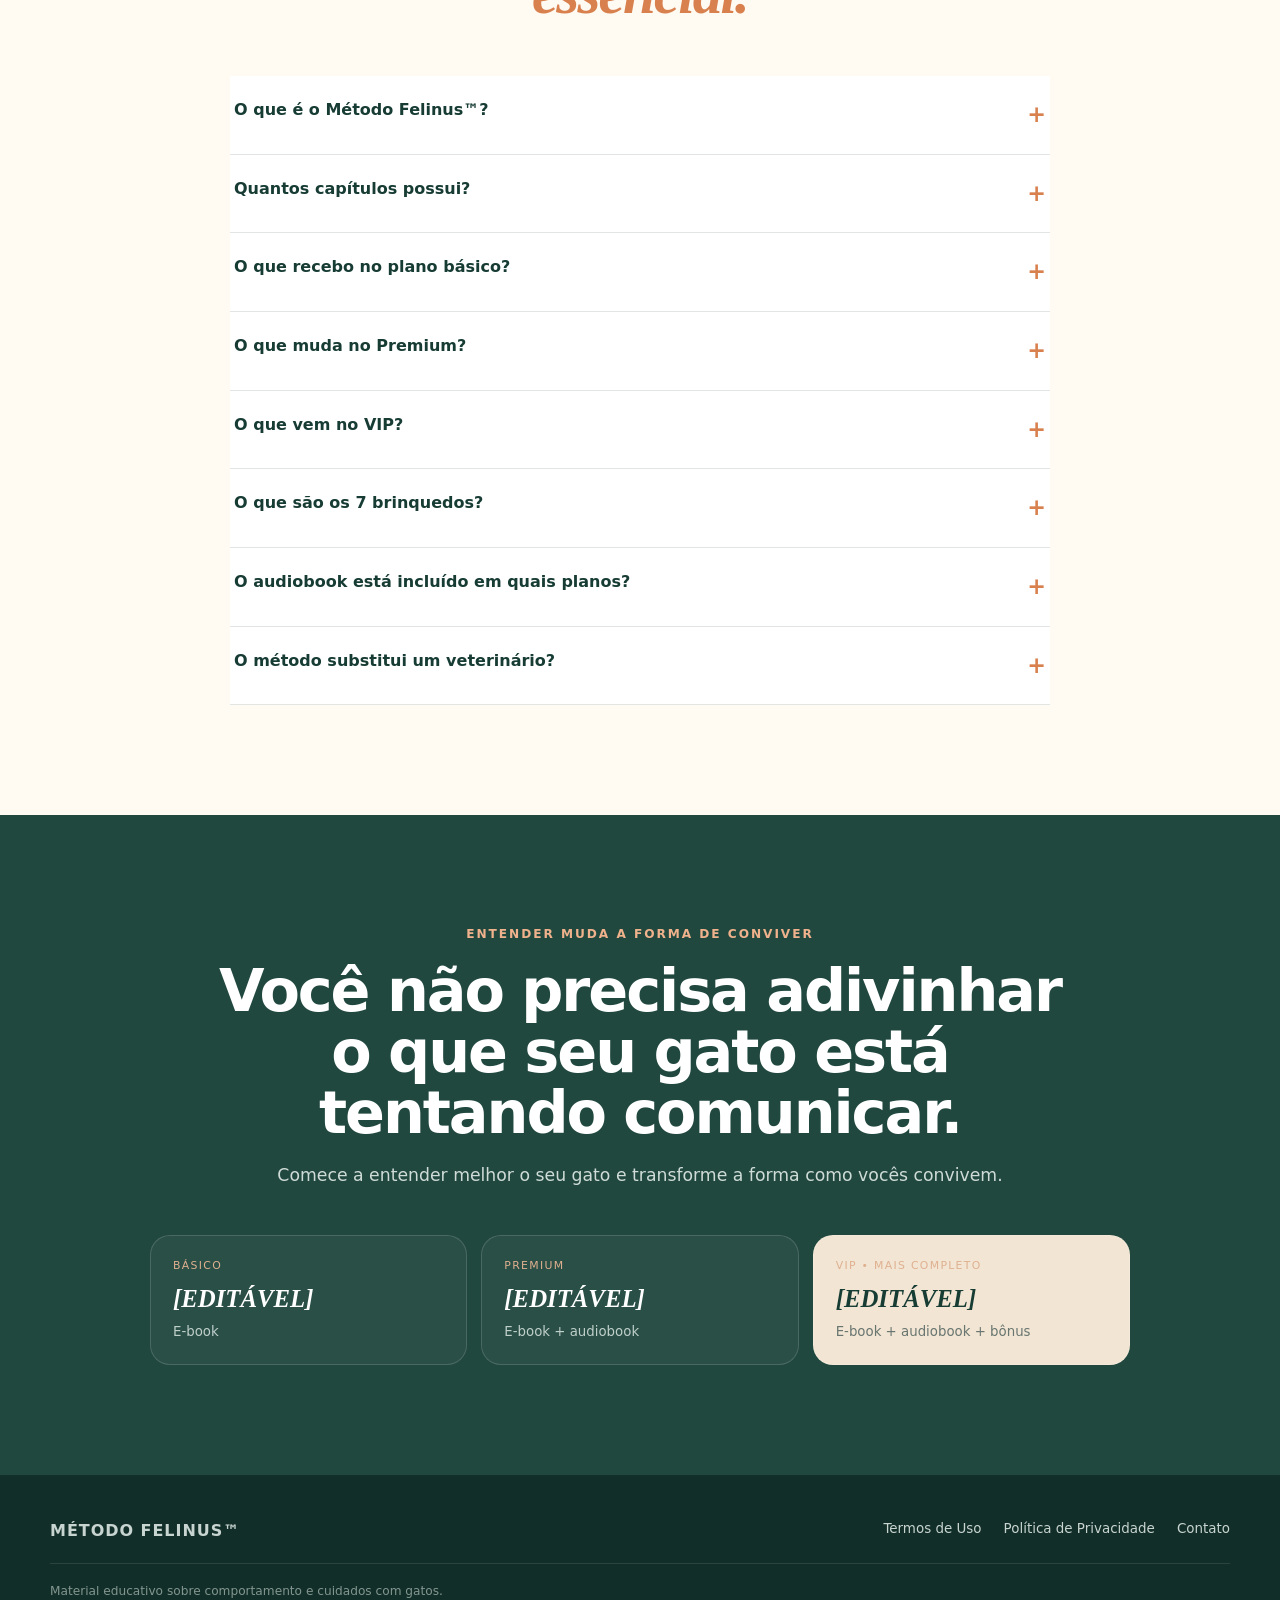
==== commit cf072787: "Update index.html" ====
--- a/index.html
+++ b/index.html
@@ -7,7 +7,9 @@
   <meta name="theme-color" content="#173c34" />
   <title>Método Felinus™ — Entenda melhor o seu gato</title>
   <link rel="preconnect" href="https://images.unsplash.com" />
+  <link rel="stylesheet" href="https://cdnjs.cloudflare.com/ajax/libs/font-awesome/6.5.2/css/all.min.css" />
   <link rel="stylesheet" href="styles.css" />
+  <style>.topic span{font-size:1.1rem}</style>
 </head>
 <body>
   <header class="topbar" id="topo">
@@ -98,26 +100,26 @@
         <p>Dos sinais mais sutis às situações mais comuns da rotina.</p>
       </div>
       <div class="topic-grid reveal">
-        <div class="topic">🧠 <span>Psicologia felina</span></div>
-        <div class="topic">❤️ <span>Confiança</span></div>
-        <div class="topic">😼 <span>Mordidas</span></div>
-        <div class="topic">🐾 <span>Educação</span></div>
-        <div class="topic">🎯 <span>Reforço positivo</span></div>
-        <div class="topic">🏠 <span>Território e ambiente</span></div>
-        <div class="topic">⚡️ <span>Energia e estímulo</span></div>
-        <div class="topic">🐱 <span>Convivência entre gatos</span></div>
-        <div class="topic">🐶 <span>Outros animais</span></div>
-        <div class="topic">😾 <span>Agressividade</span></div>
-        <div class="topic">🧼 <span>Higiene</span></div>
-        <div class="topic">🍗 <span>Alimentação</span></div>
-        <div class="topic">🧩 <span>Comunicação</span></div>
-        <div class="topic">🌙 <span>Rotina</span></div>
-        <div class="topic">🏆 <span>Apego</span></div>
-        <div class="topic">📊 <span>Checklist</span></div>
-        <div class="topic">🎧 <span>Ajustes de comportamento</span></div>
-        <div class="topic">🎁 <span>Protocolos práticos</span></div>
-        <div class="topic">🏥 <span>Doenças</span></div>
-        <div class="topic topic-accent">+ <span>Conteúdo integrado</span></div>
+        <div class="topic"><i class="fa-solid fa-brain" aria-hidden="true"></i><span>Psicologia felina</span></div>
+        <div class="topic"><i class="fa-solid fa-heart" aria-hidden="true"></i><span>Confiança</span></div>
+        <div class="topic"><i class="fa-solid fa-teeth" aria-hidden="true"></i><span>Mordidas</span></div>
+        <div class="topic"><i class="fa-solid fa-paw" aria-hidden="true"></i><span>Educação</span></div>
+        <div class="topic"><i class="fa-solid fa-bullseye" aria-hidden="true"></i><span>Reforço positivo</span></div>
+        <div class="topic"><i class="fa-solid fa-house" aria-hidden="true"></i><span>Território e ambiente</span></div>
+        <div class="topic"><i class="fa-solid fa-bolt" aria-hidden="true"></i><span>Energia e estímulo</span></div>
+        <div class="topic"><i class="fa-solid fa-cat" aria-hidden="true"></i><span>Convivência entre gatos</span></div>
+        <div class="topic"><i class="fa-solid fa-dog" aria-hidden="true"></i><span>Outros animais</span></div>
+        <div class="topic"><i class="fa-solid fa-triangle-exclamation" aria-hidden="true"></i><span>Agressividade</span></div>
+        <div class="topic"><i class="fa-solid fa-pump-soap" aria-hidden="true"></i><span>Higiene</span></div>
+        <div class="topic"><i class="fa-solid fa-drumstick-bite" aria-hidden="true"></i><span>Alimentação</span></div>
+        <div class="topic"><i class="fa-solid fa-comments" aria-hidden="true"></i><span>Comunicação</span></div>
+        <div class="topic"><i class="fa-solid fa-clock" aria-hidden="true"></i><span>Rotina</span></div>
+        <div class="topic"><i class="fa-solid fa-hand-holding-heart" aria-hidden="true"></i><span>Apego</span></div>
+        <div class="topic"><i class="fa-solid fa-list-check" aria-hidden="true"></i><span>Checklist</span></div>
+        <div class="topic"><i class="fa-solid fa-sliders" aria-hidden="true"></i><span>Ajustes de comportamento</span></div>
+        <div class="topic"><i class="fa-solid fa-clipboard-list" aria-hidden="true"></i><span>Protocolos práticos</span></div>
+        <div class="topic"><i class="fa-solid fa-stethoscope" aria-hidden="true"></i><span>Doenças</span></div>
+        <div class="topic topic-accent"><i class="fa-solid fa-layer-group" aria-hidden="true"></i><span>Conteúdo integrado</span></div>
       </div>
     </section>
 
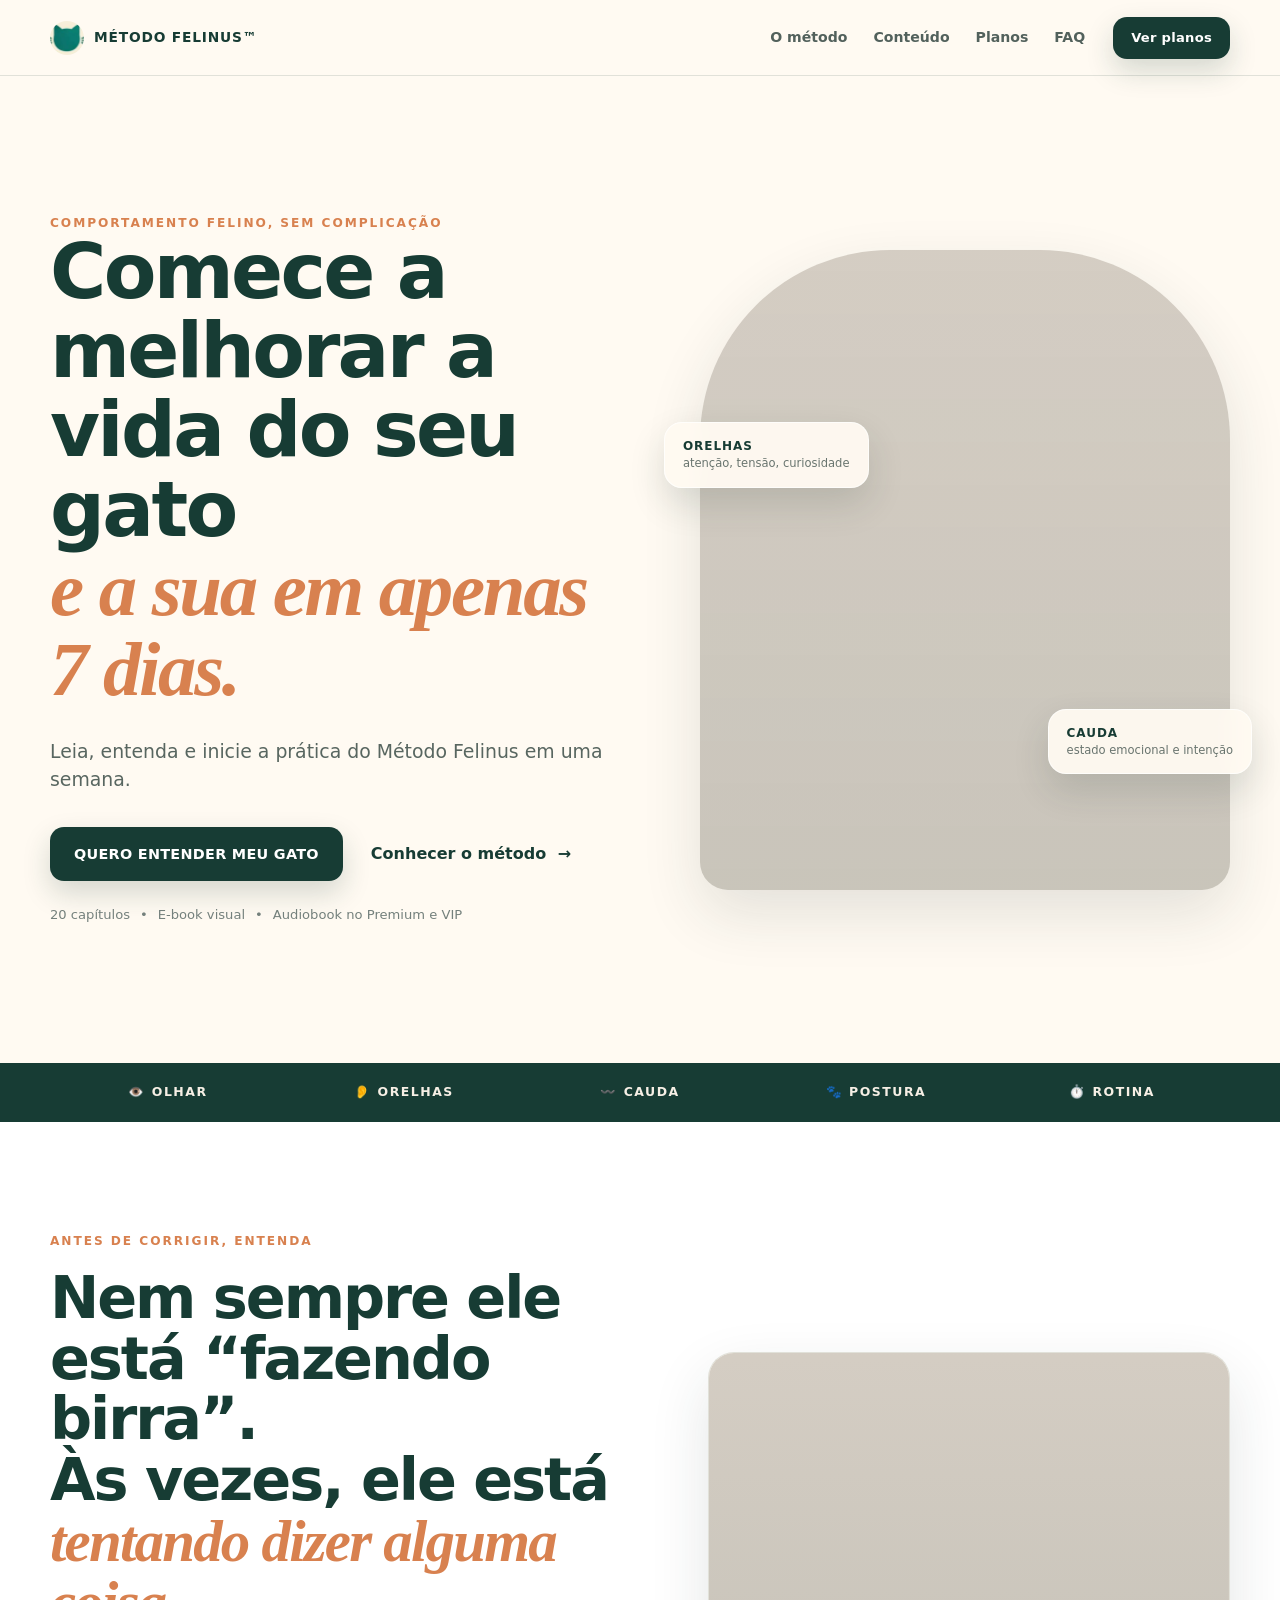
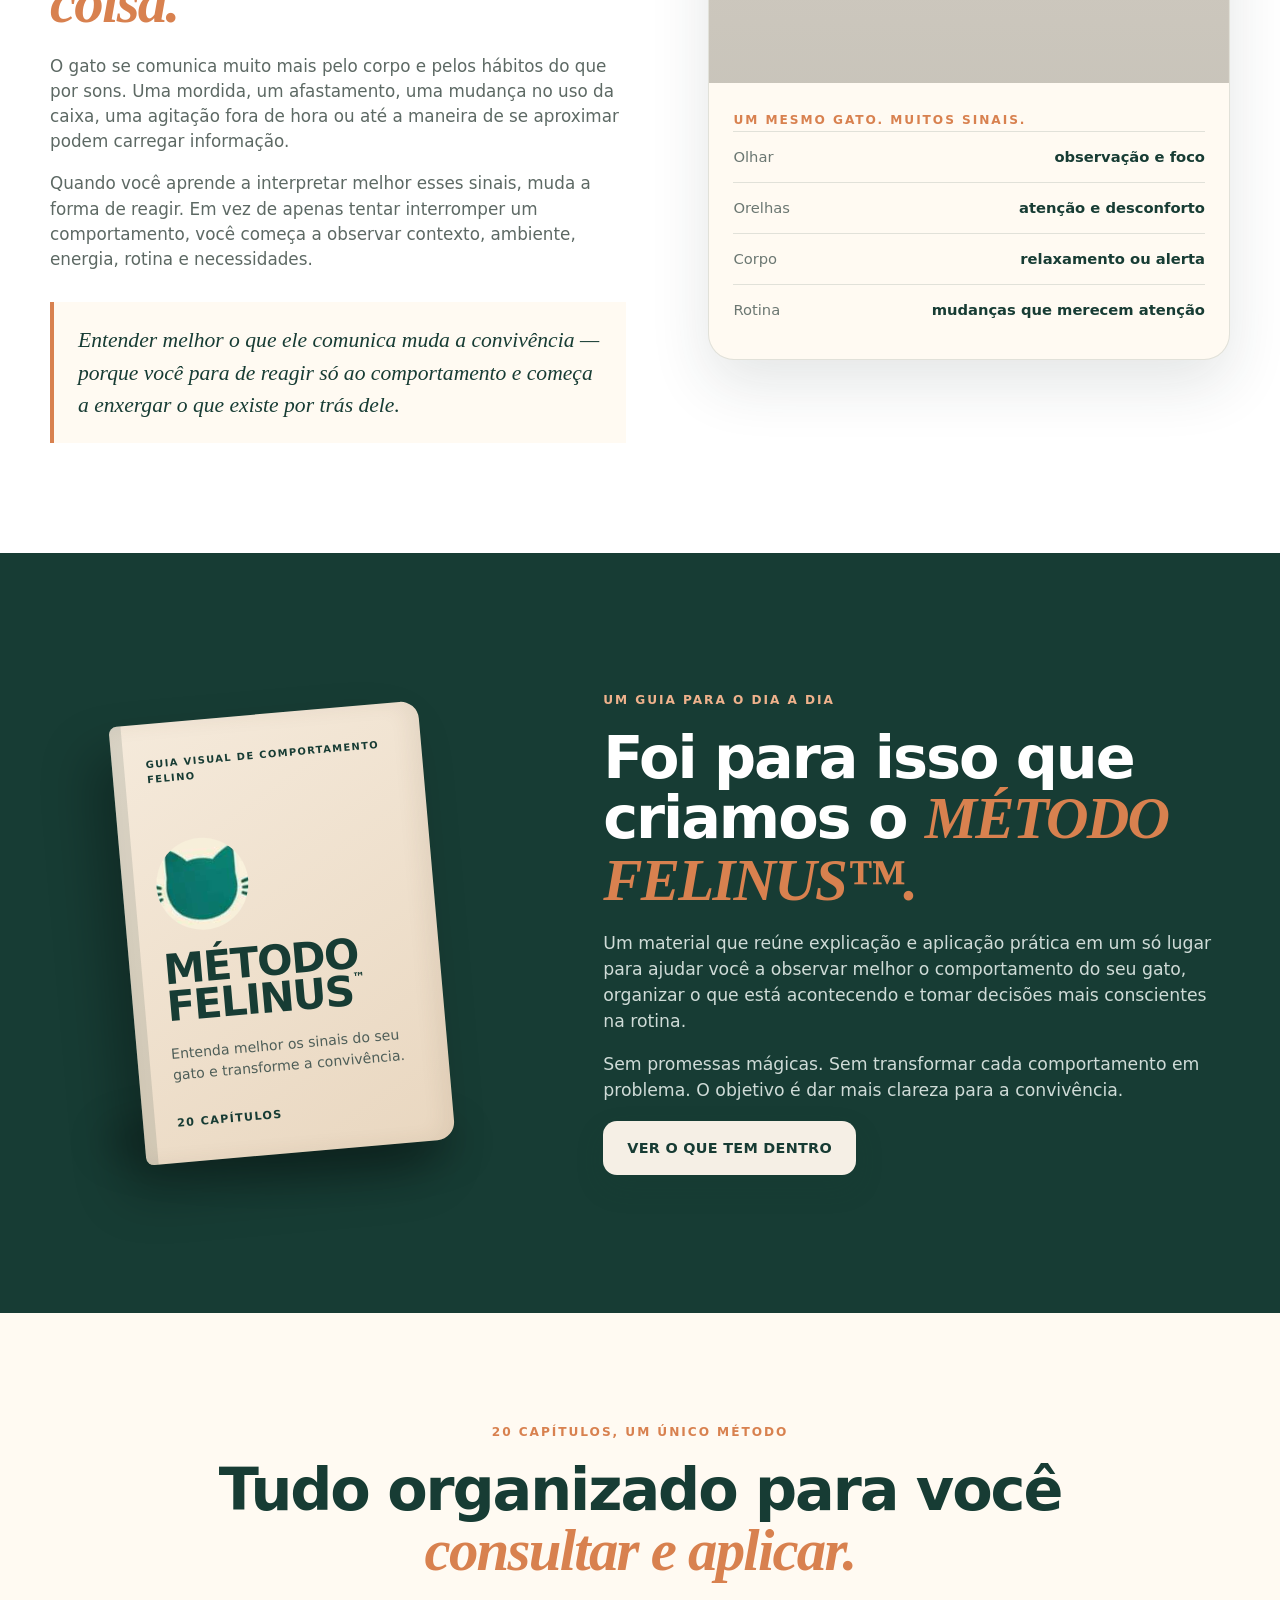
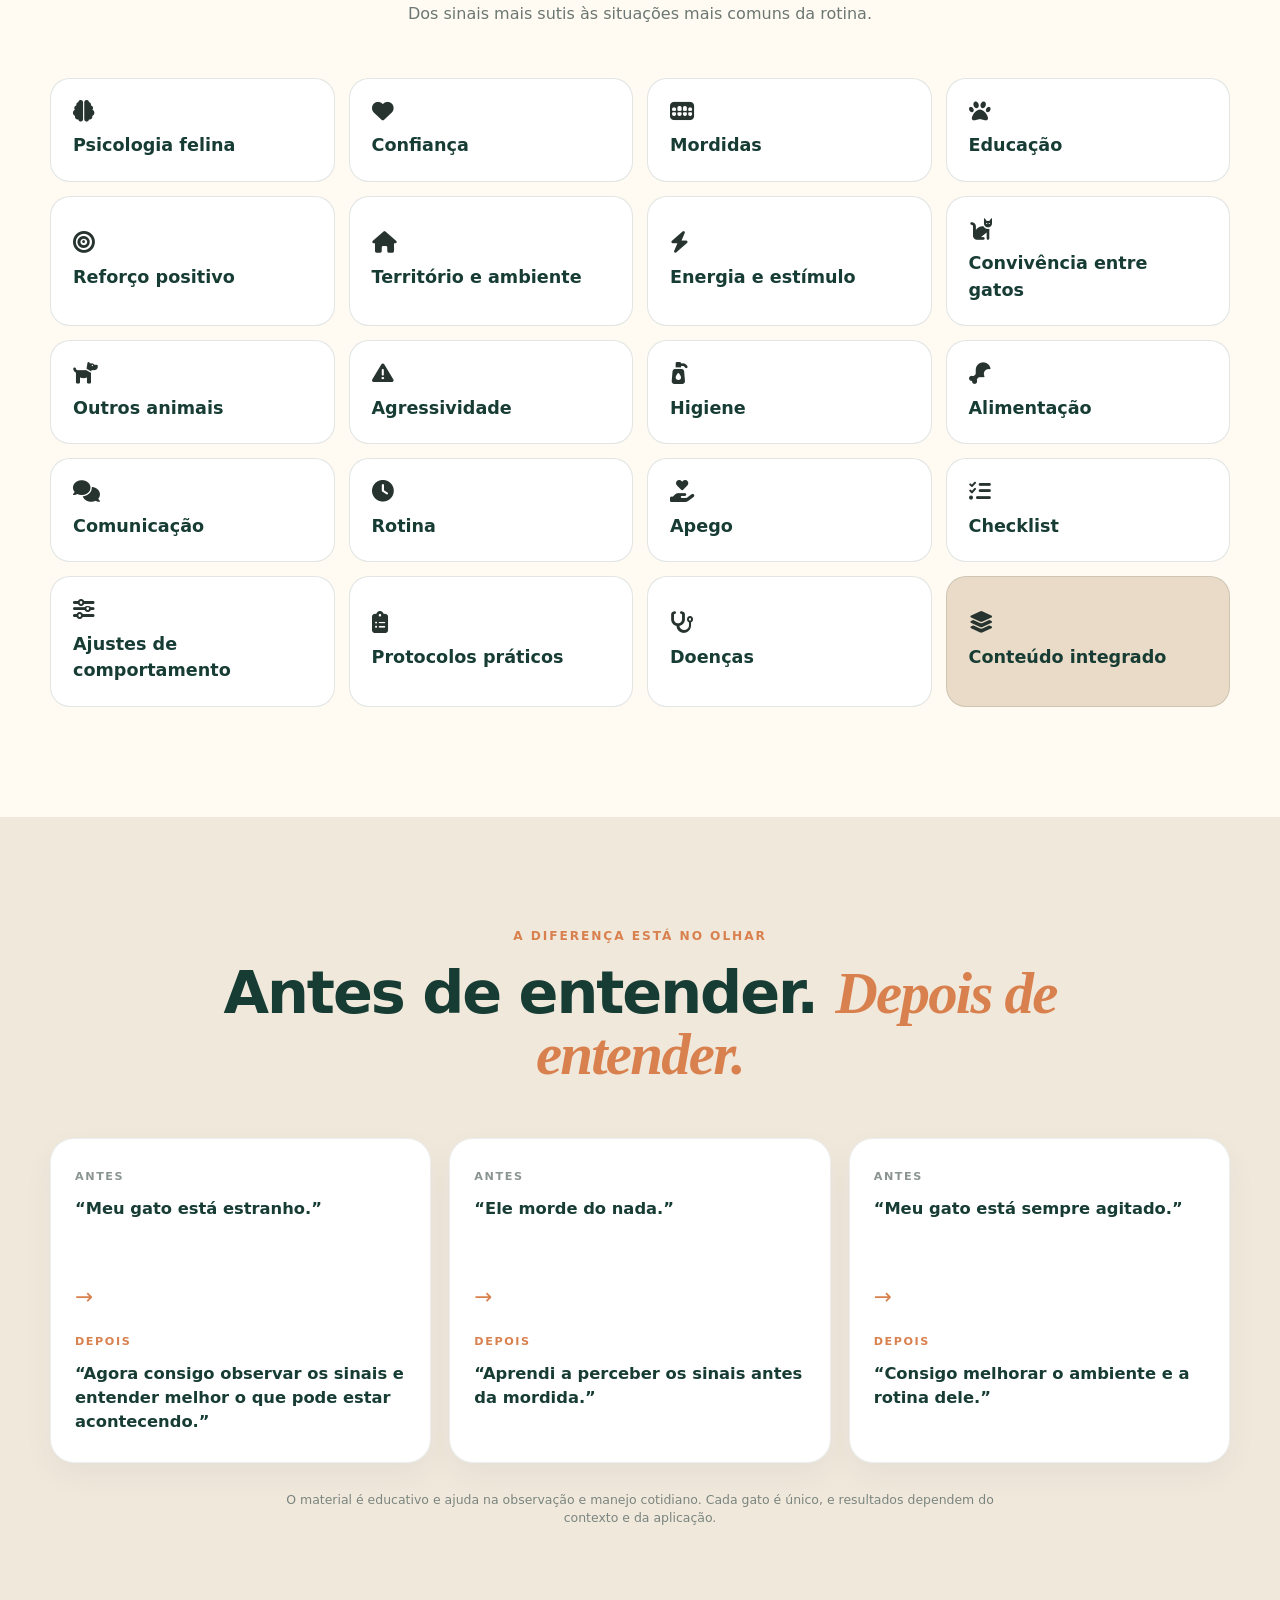
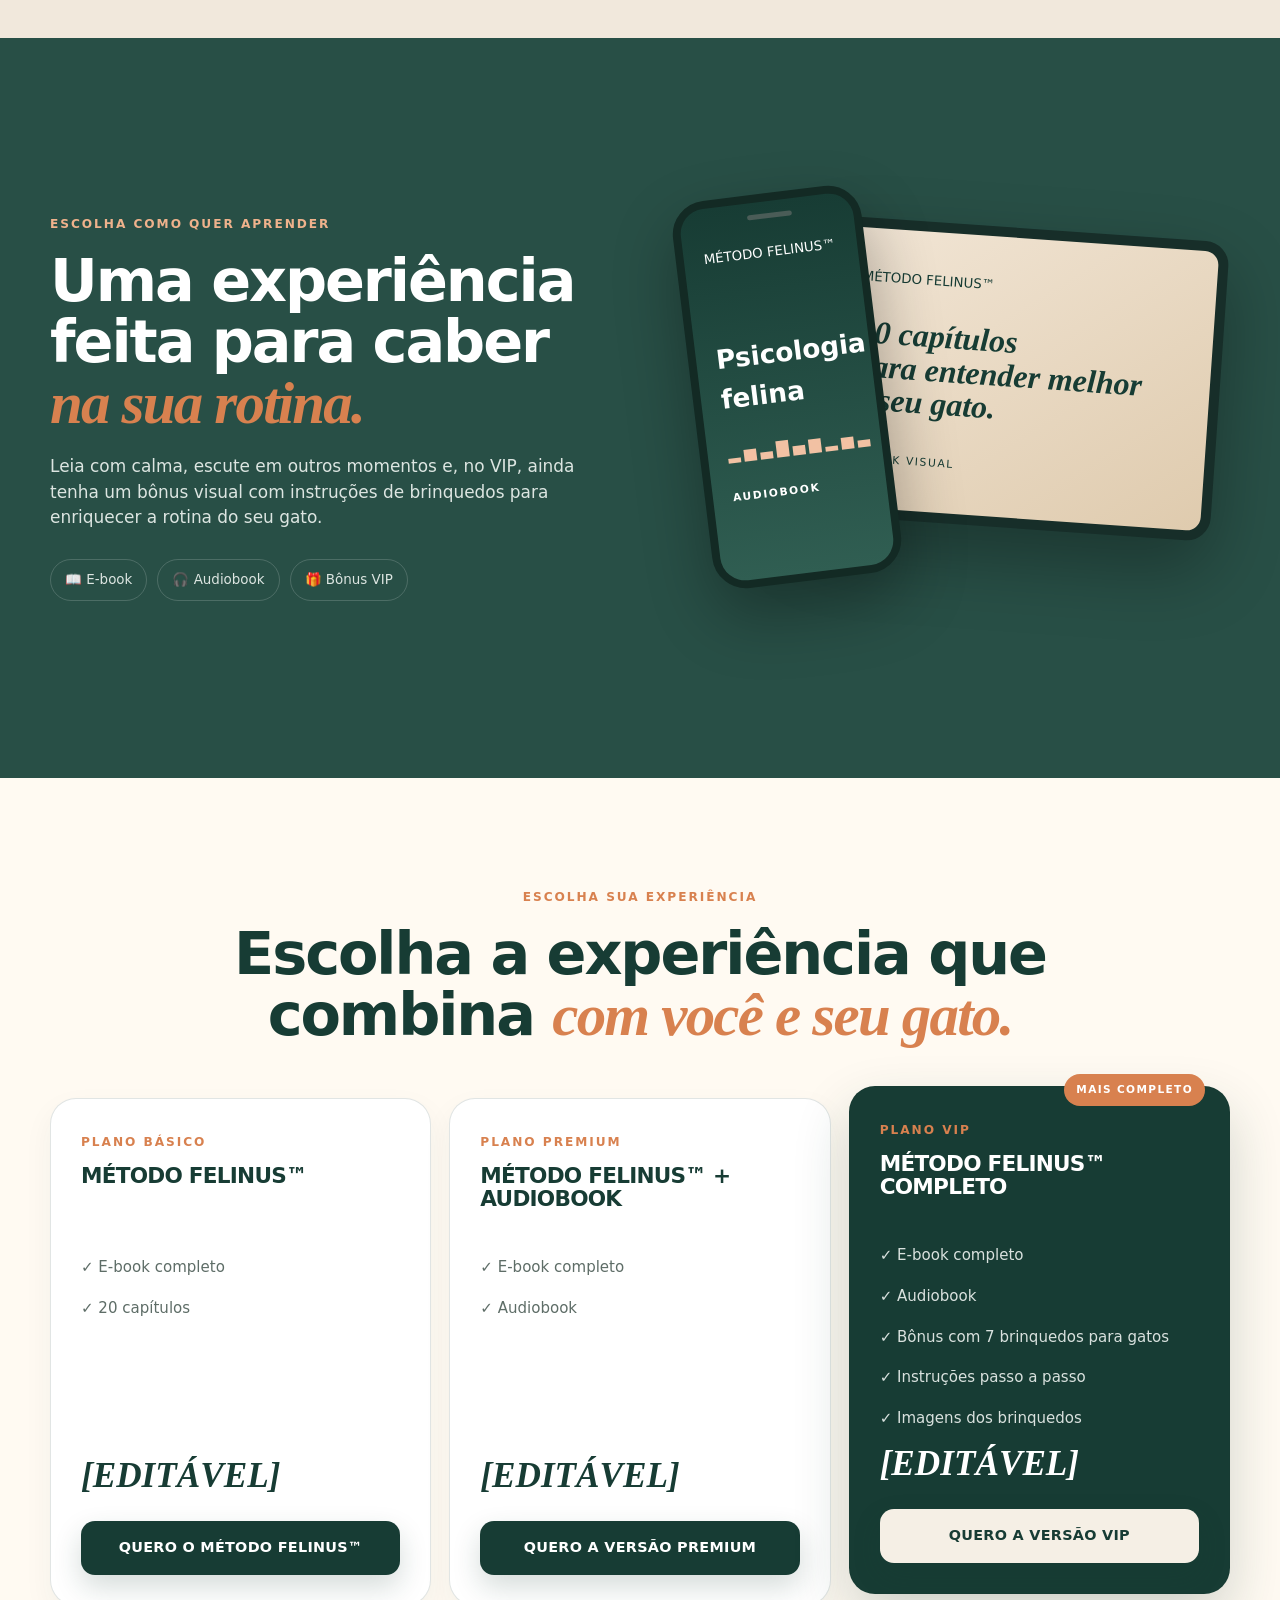
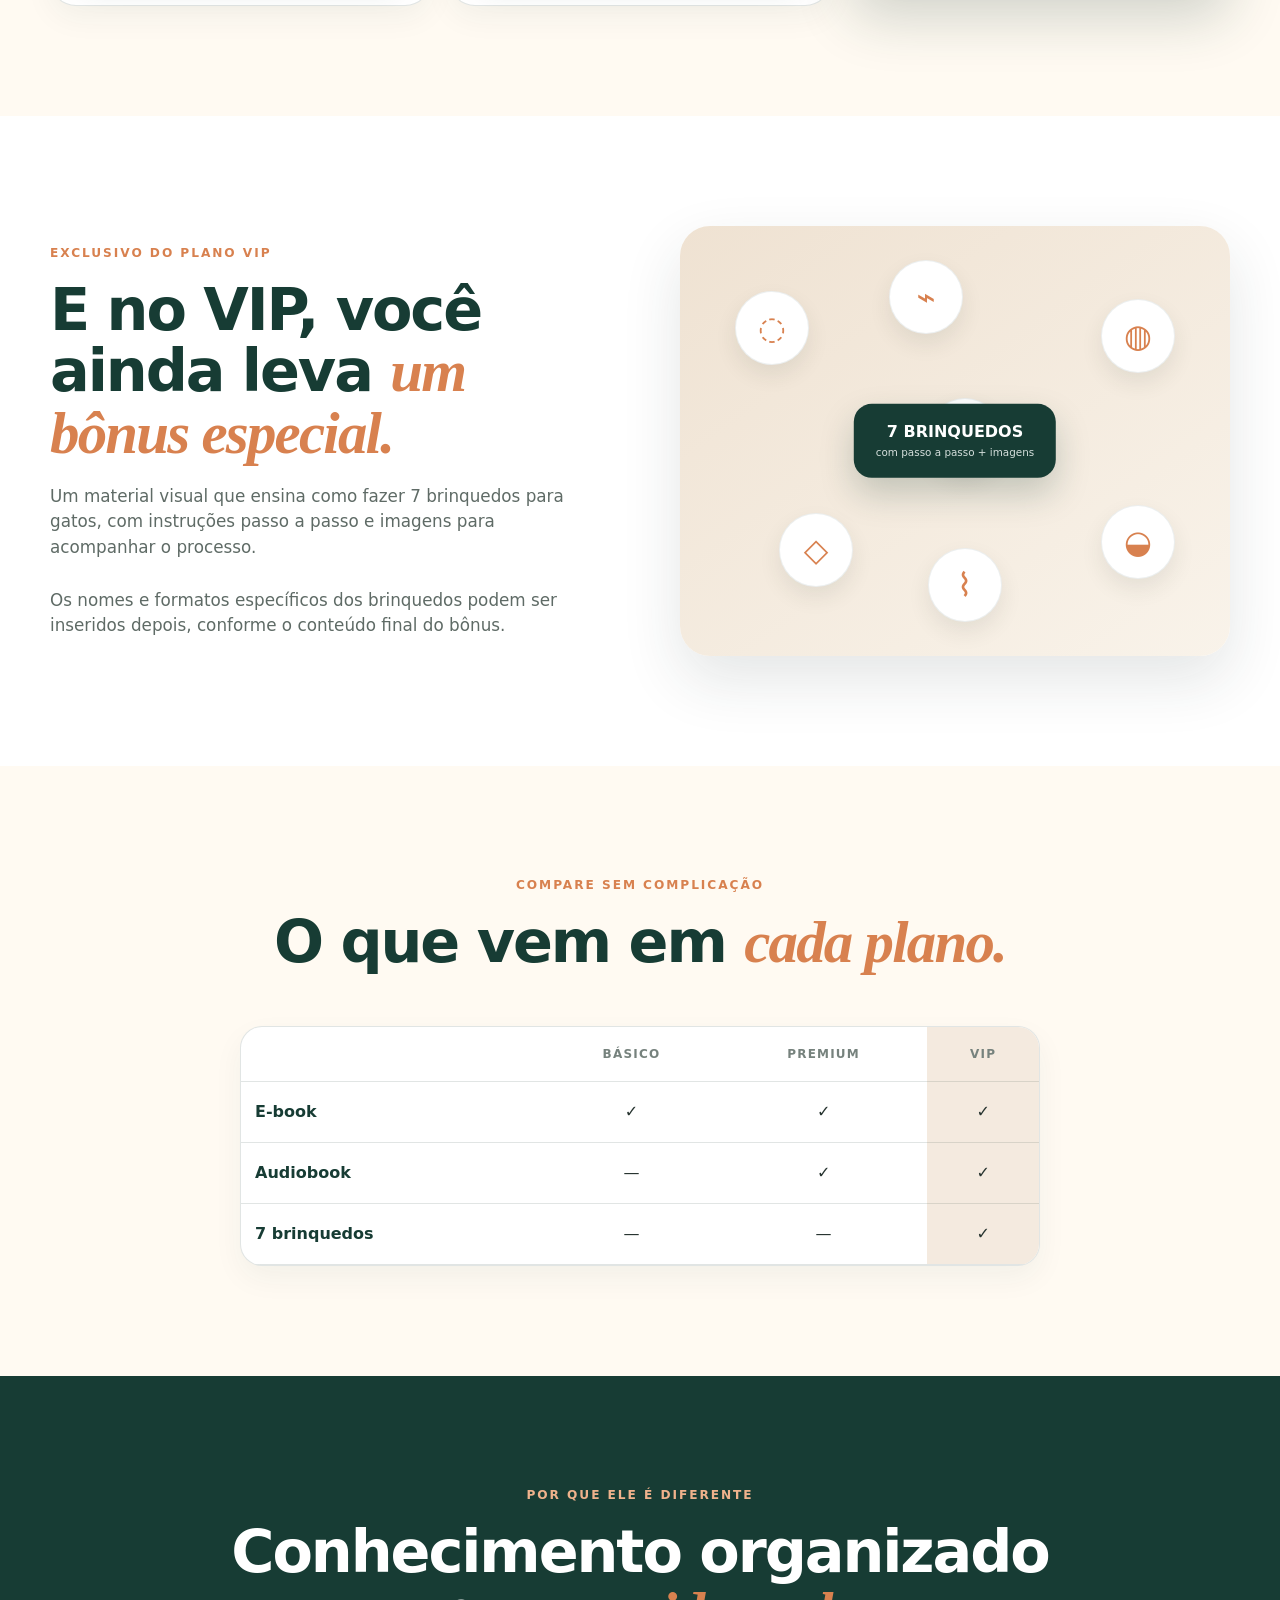
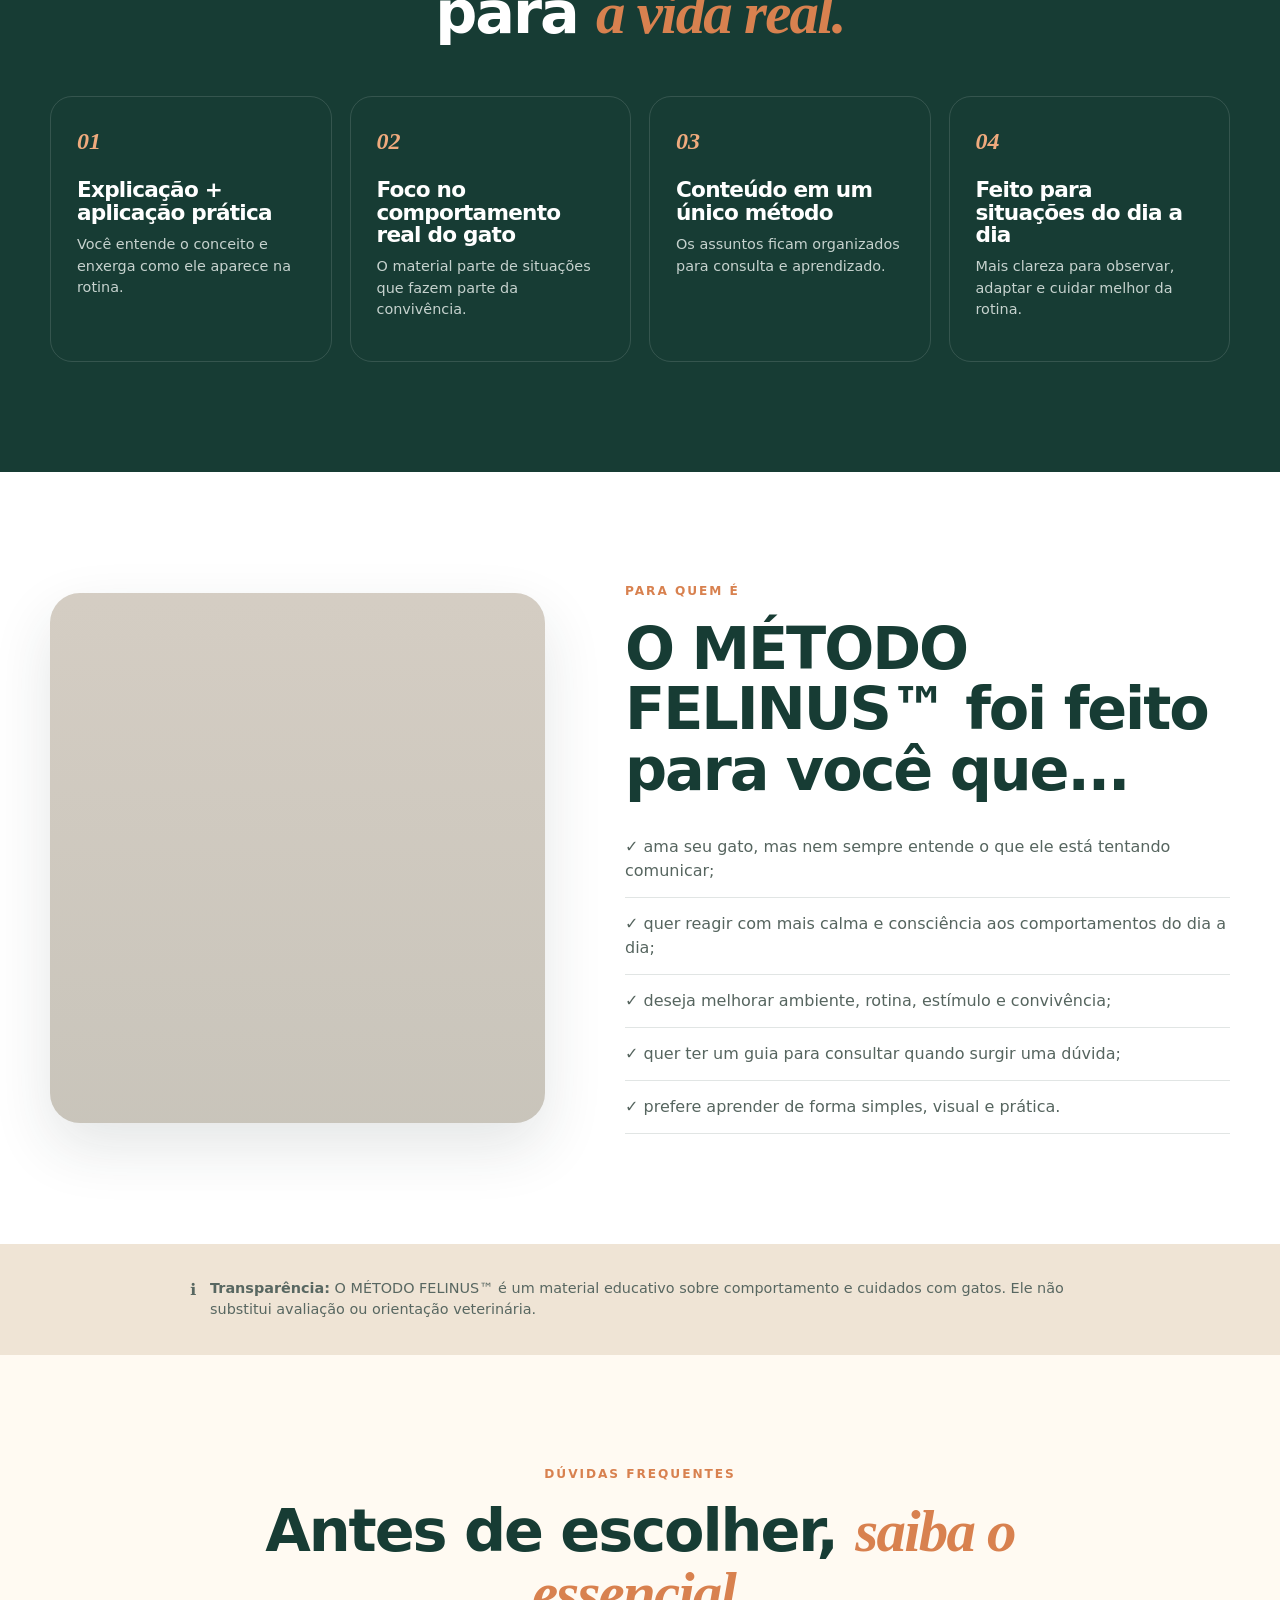
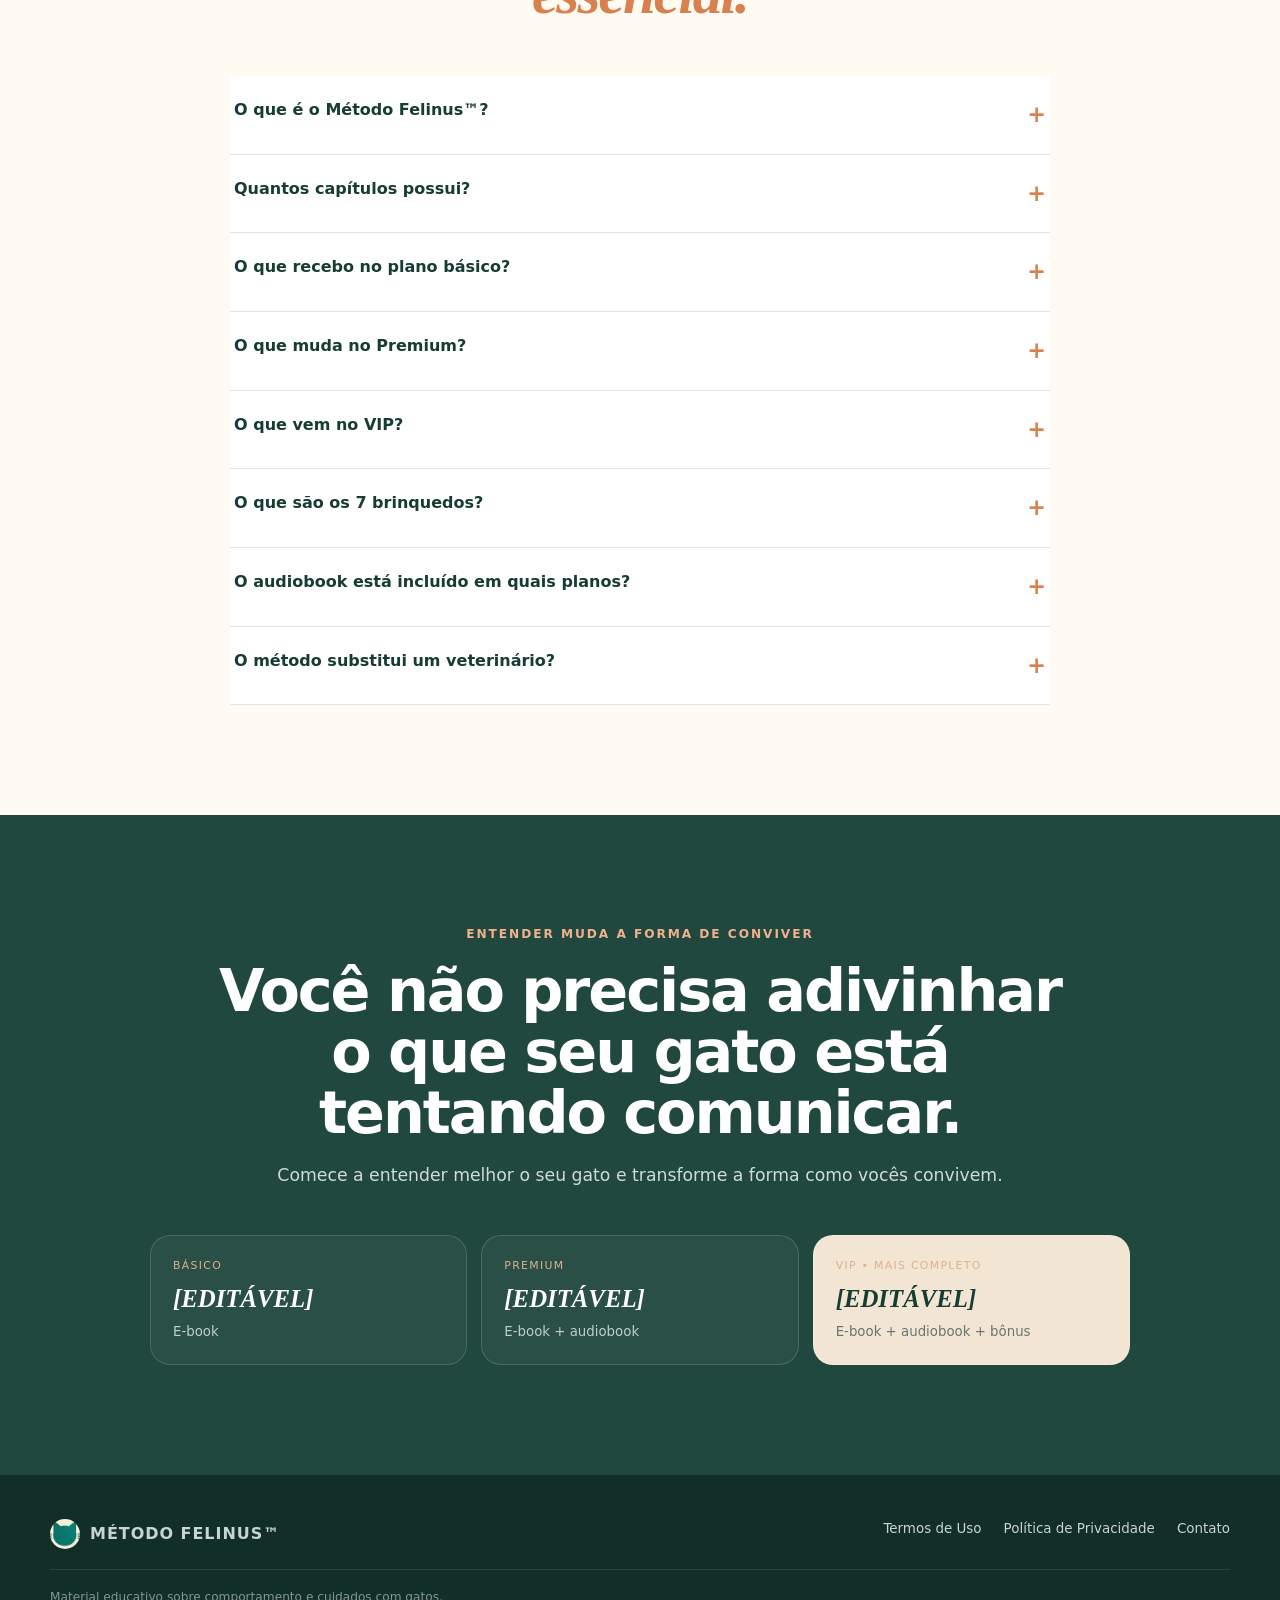
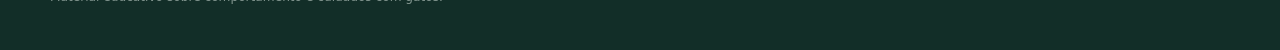
==== commit fdaa6723: "Update index.html" ====
--- a/index.html
+++ b/index.html
@@ -9,12 +9,12 @@
   <link rel="preconnect" href="https://images.unsplash.com" />
   <link rel="stylesheet" href="https://cdnjs.cloudflare.com/ajax/libs/font-awesome/6.5.2/css/all.min.css" />
   <link rel="stylesheet" href="styles.css" />
-  <style>.topic span{font-size:1.1rem}</style>
+  <style>.topic span{font-size:1.1rem}.brand-logo,.book-logo,.footer-logo{background:url('[data-uri]') center 40%/cover no-repeat}.brand-logo{width:34px;height:34px;border-radius:50%;display:inline-block}.book-logo{width:92px;height:92px;border-radius:50%;display:block;margin-top:54px}.footer-brand{display:flex;align-items:center;gap:10px}.footer-logo{width:30px;height:30px;border-radius:50%;flex:none;display:inline-block}</style>
 </head>
 <body>
   <header class="topbar" id="topo">
     <a class="brand" href="#topo" aria-label="Método Felinus - início">
-      <span class="brand-mark" aria-hidden="true">F</span>
+      <span class="brand-logo" aria-hidden="true"></span>
       <span>MÉTODO FELINUS™</span>
     </a>
     <nav class="desktop-nav" aria-label="Navegação principal">
@@ -77,7 +77,7 @@
           <div class="book-shadow"></div>
           <div class="book-cover">
             <div class="book-top">GUIA VISUAL DE COMPORTAMENTO FELINO</div>
-            <div class="cat-glyph">◖ ᵔᴥᵔ ◗</div>
+            <span class="book-logo" role="img" aria-label="Logo Método Felinus"></span>
             <h3>MÉTODO<br>FELINUS<span>™</span></h3>
             <p>Entenda melhor os sinais do seu gato e transforme a convivência.</p>
             <small>20 CAPÍTULOS</small>
@@ -240,7 +240,7 @@
   </main>
 
   <footer>
-    <div class="footer-brand">MÉTODO FELINUS™</div>
+    <div class="footer-brand"><span class="footer-logo" aria-hidden="true"></span><span>MÉTODO FELINUS™</span></div>
     <div class="footer-links"><a data-footer="terms" href="#">Termos de Uso</a><a data-footer="privacy" href="#">Política de Privacidade</a><a data-footer="contact" href="#">Contato</a></div>
     <div class="footer-note">Material educativo sobre comportamento e cuidados com gatos.</div>
   </footer>
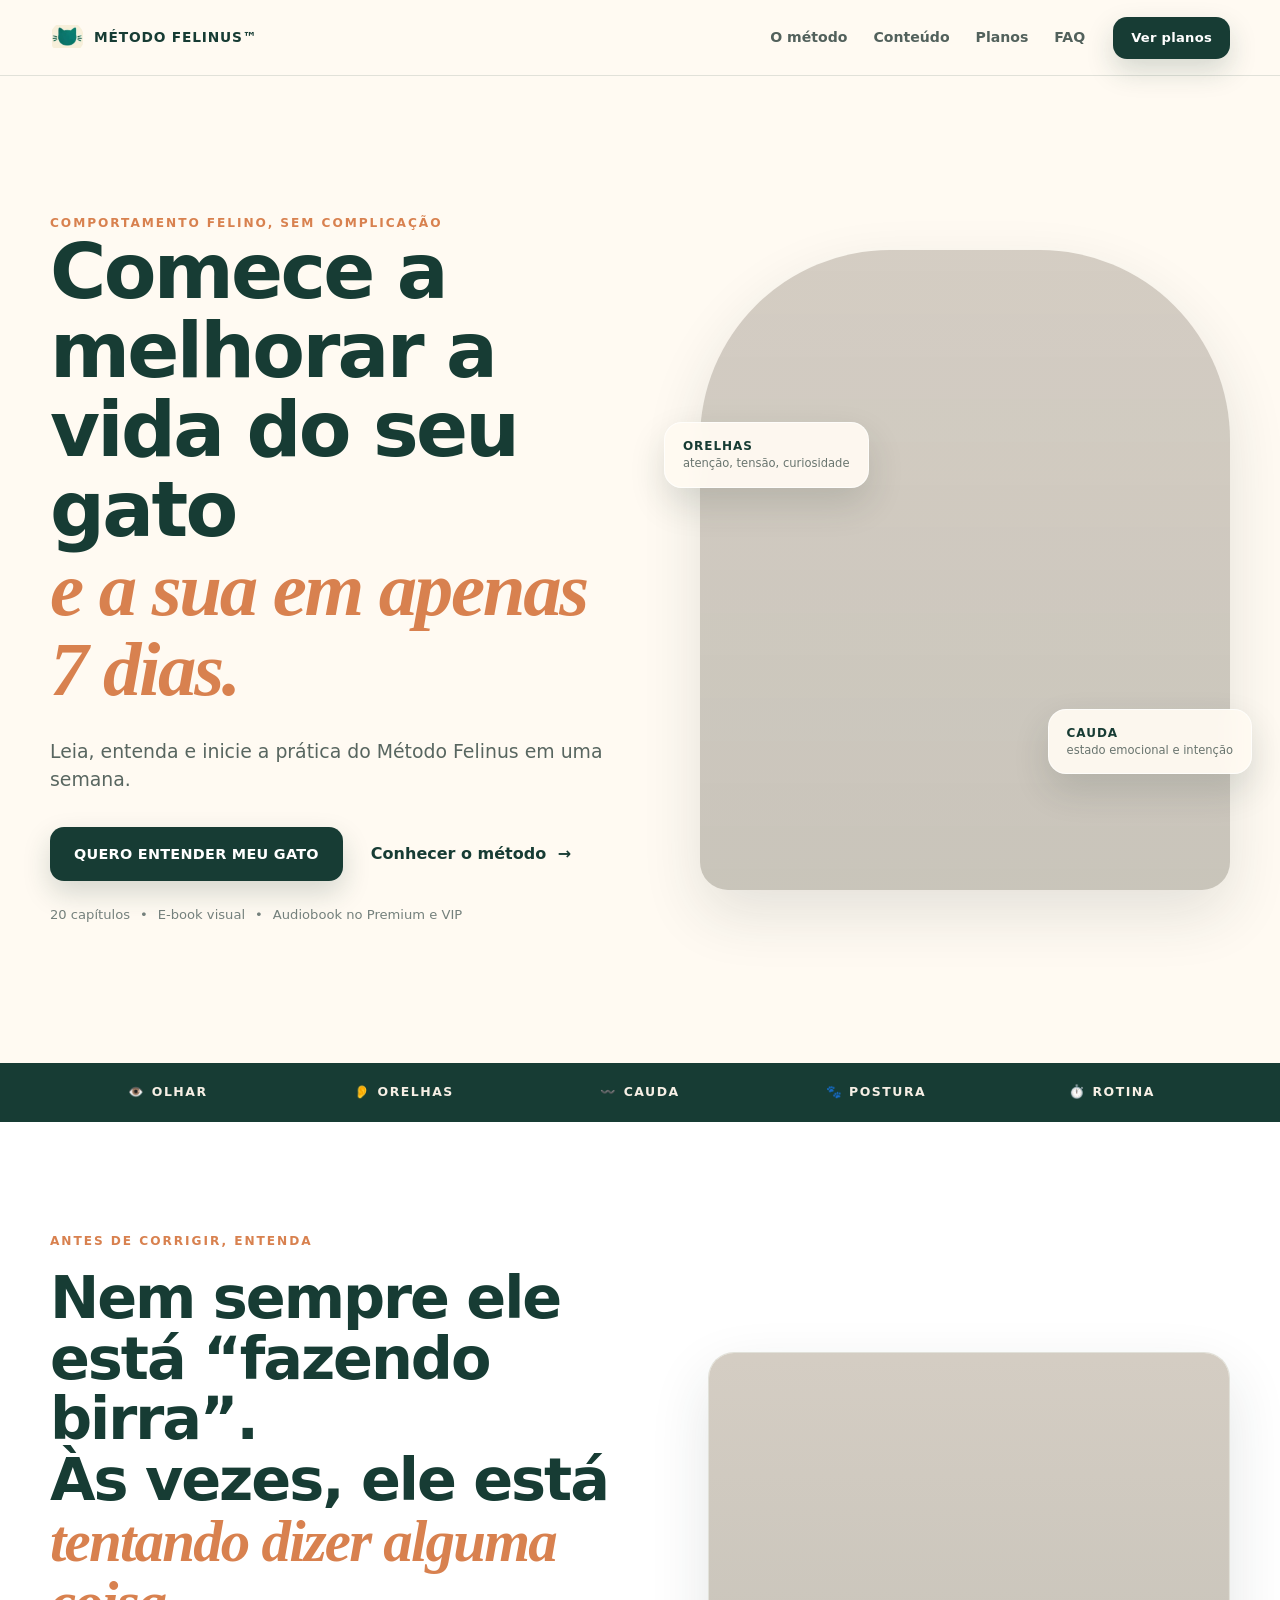
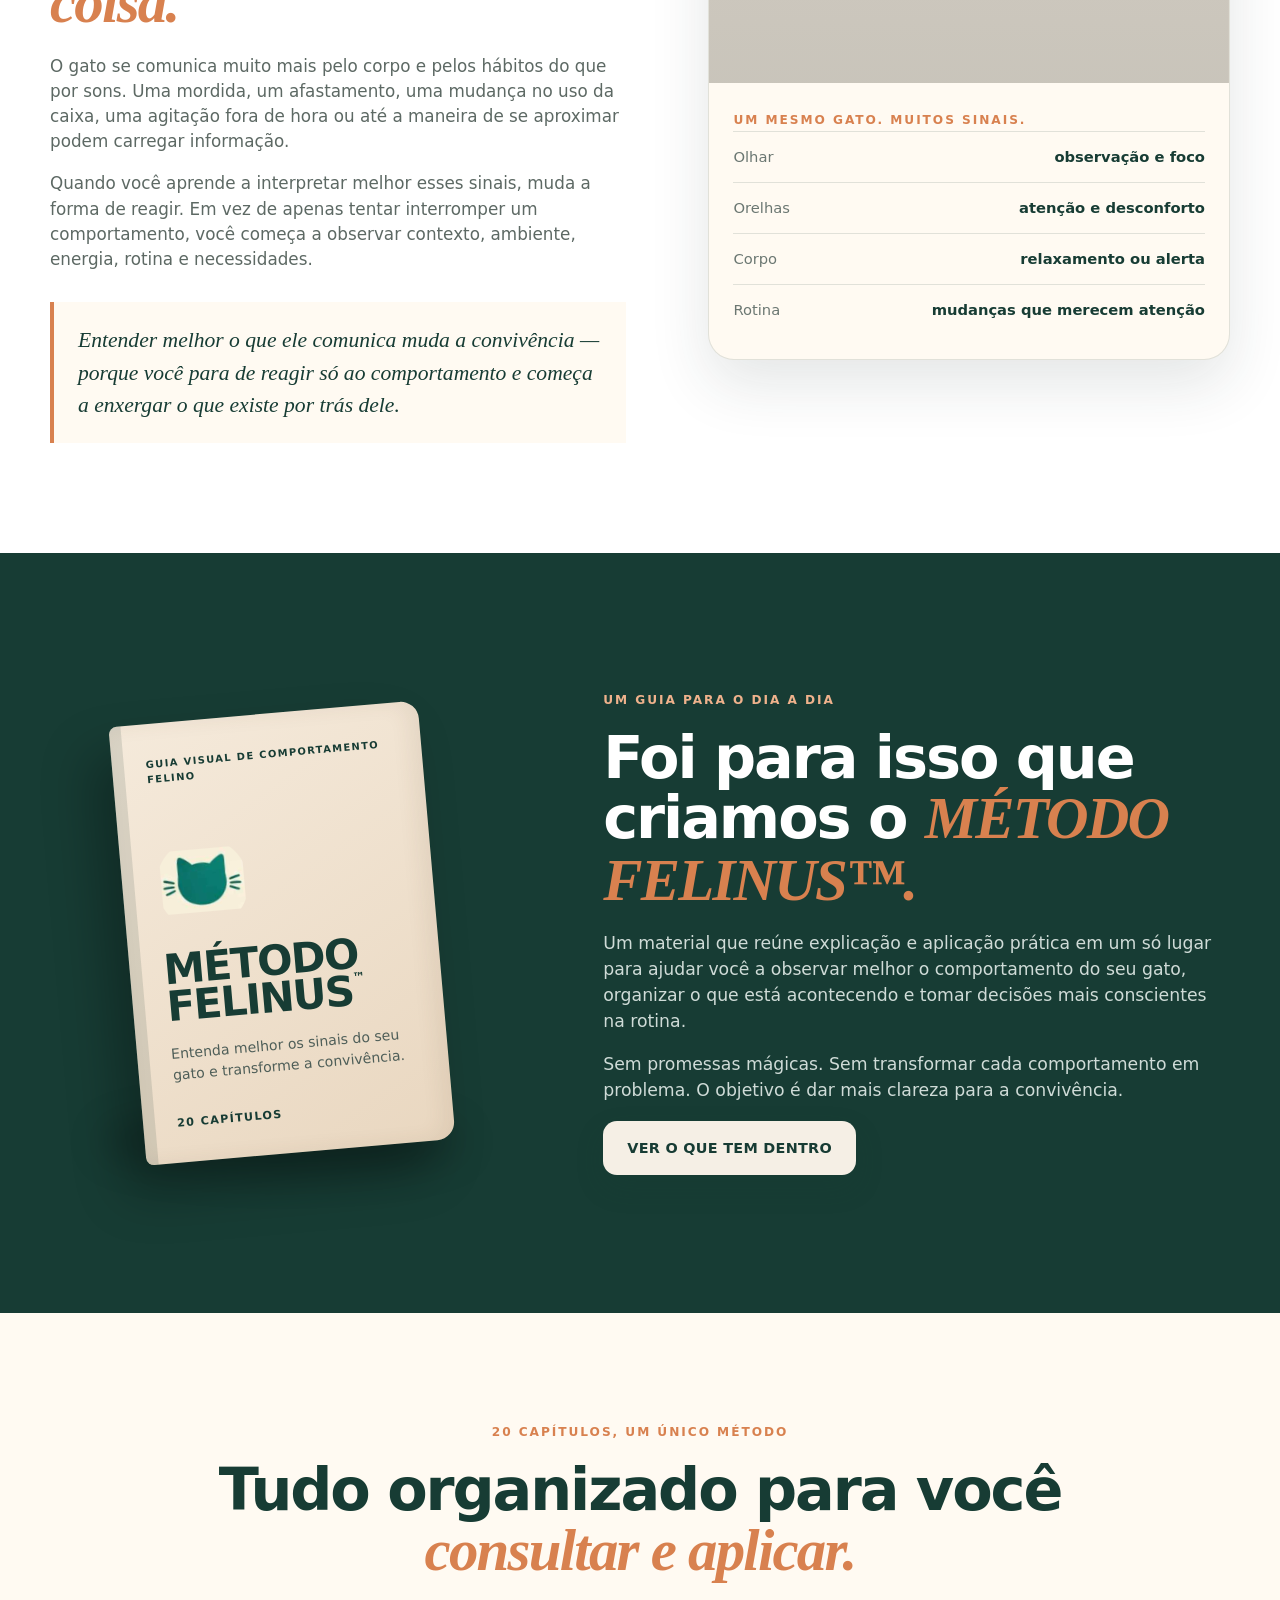
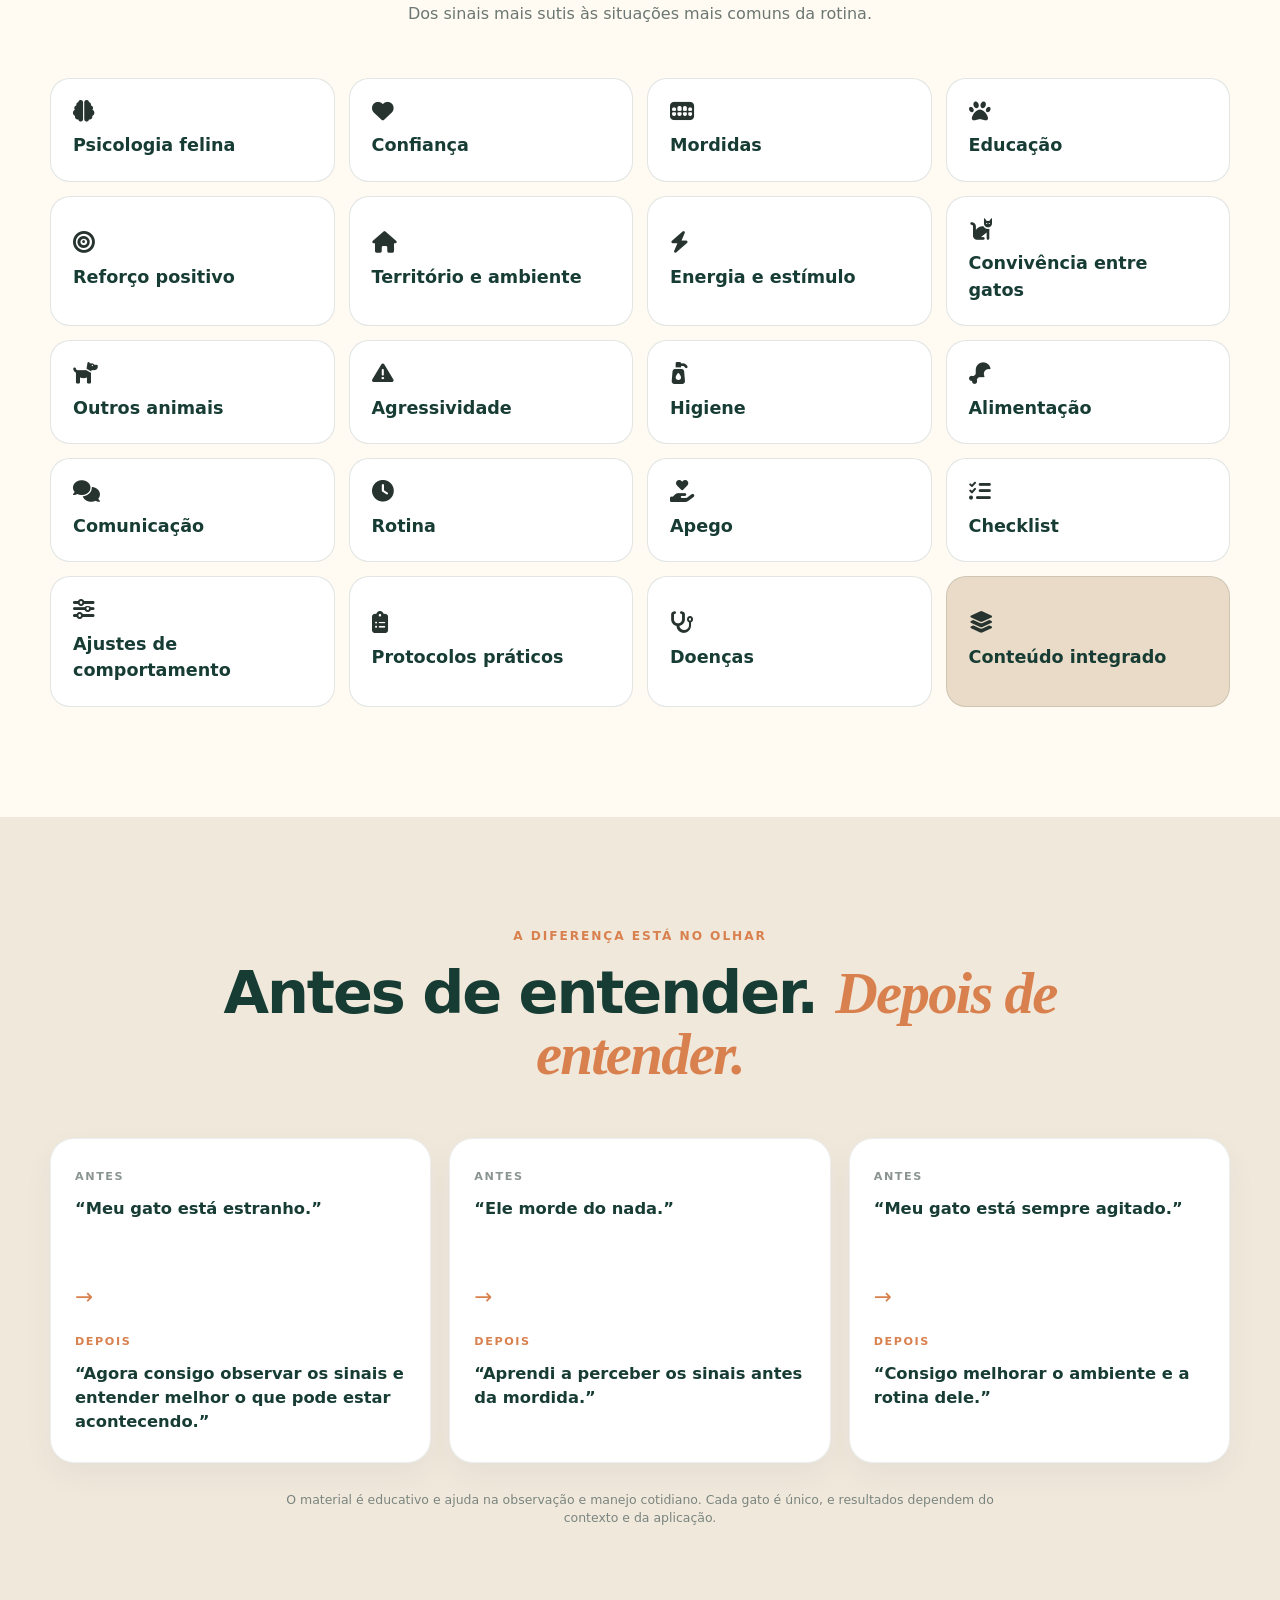
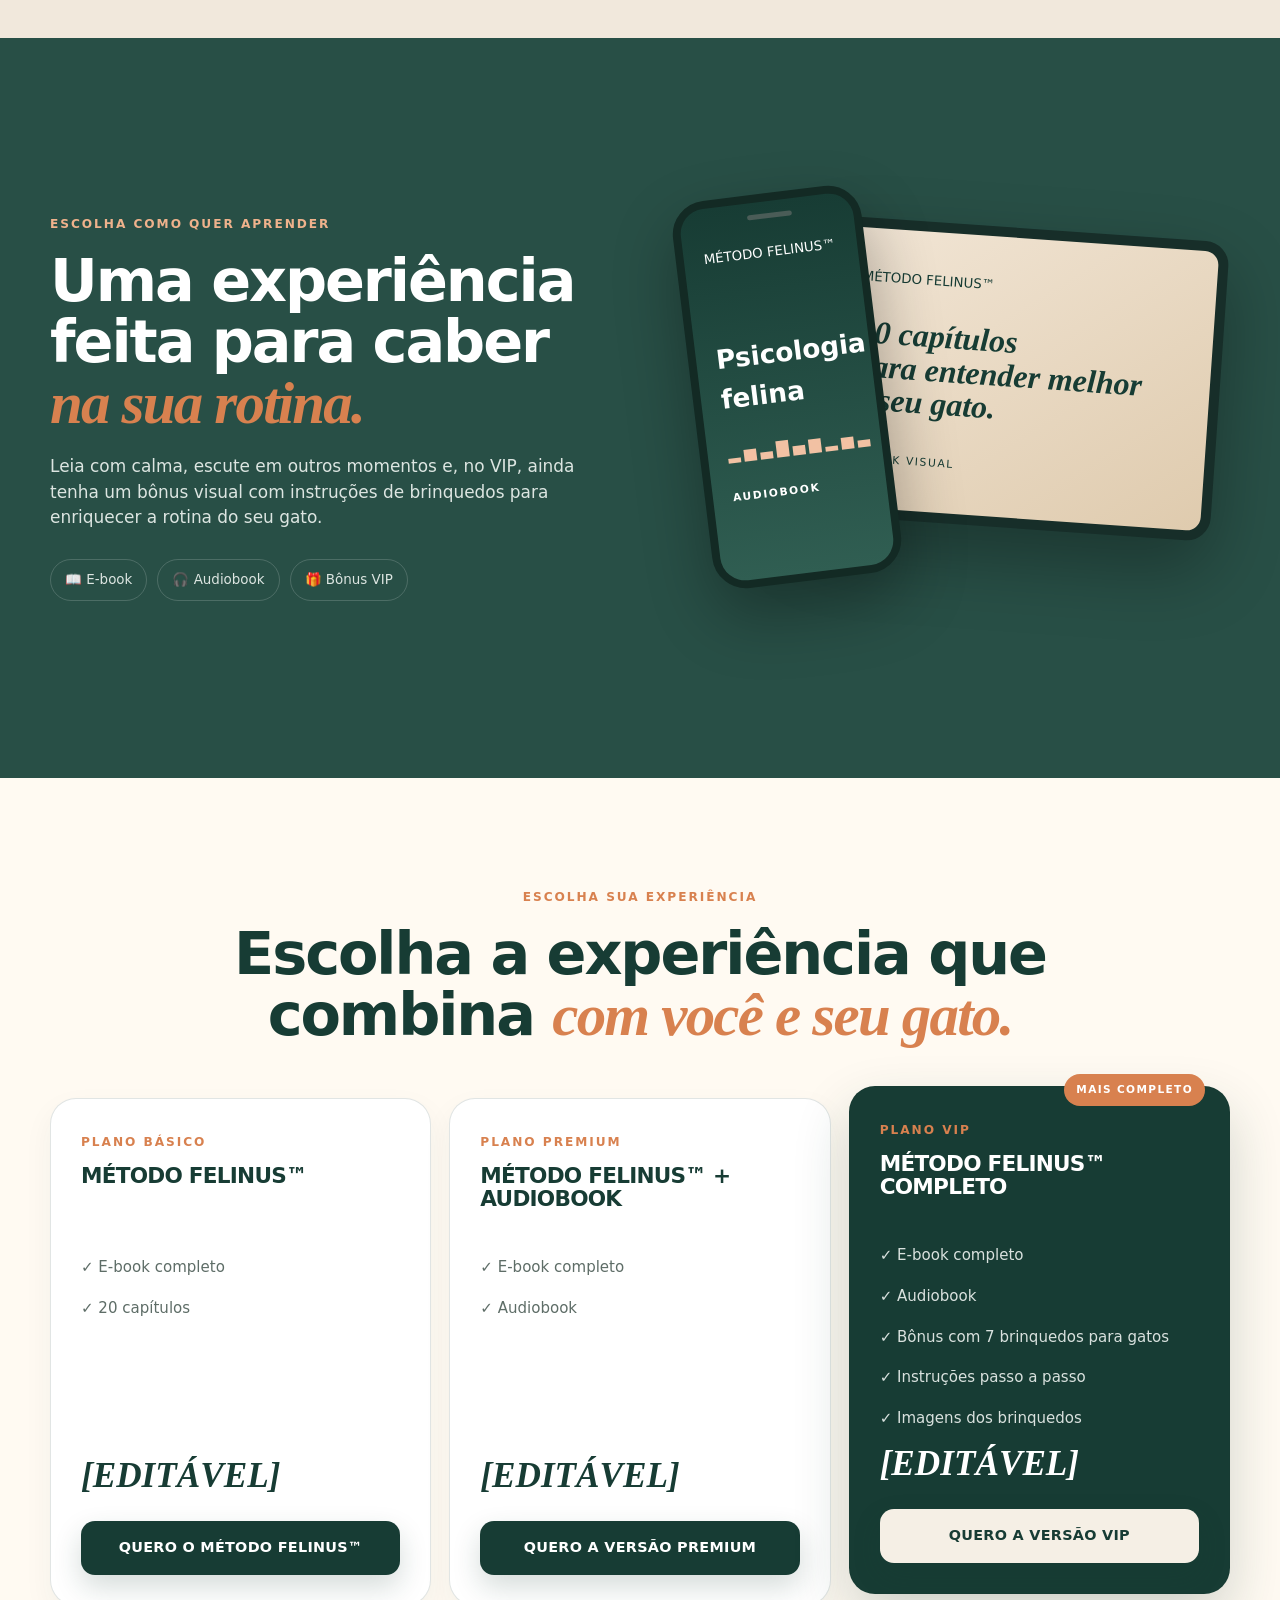
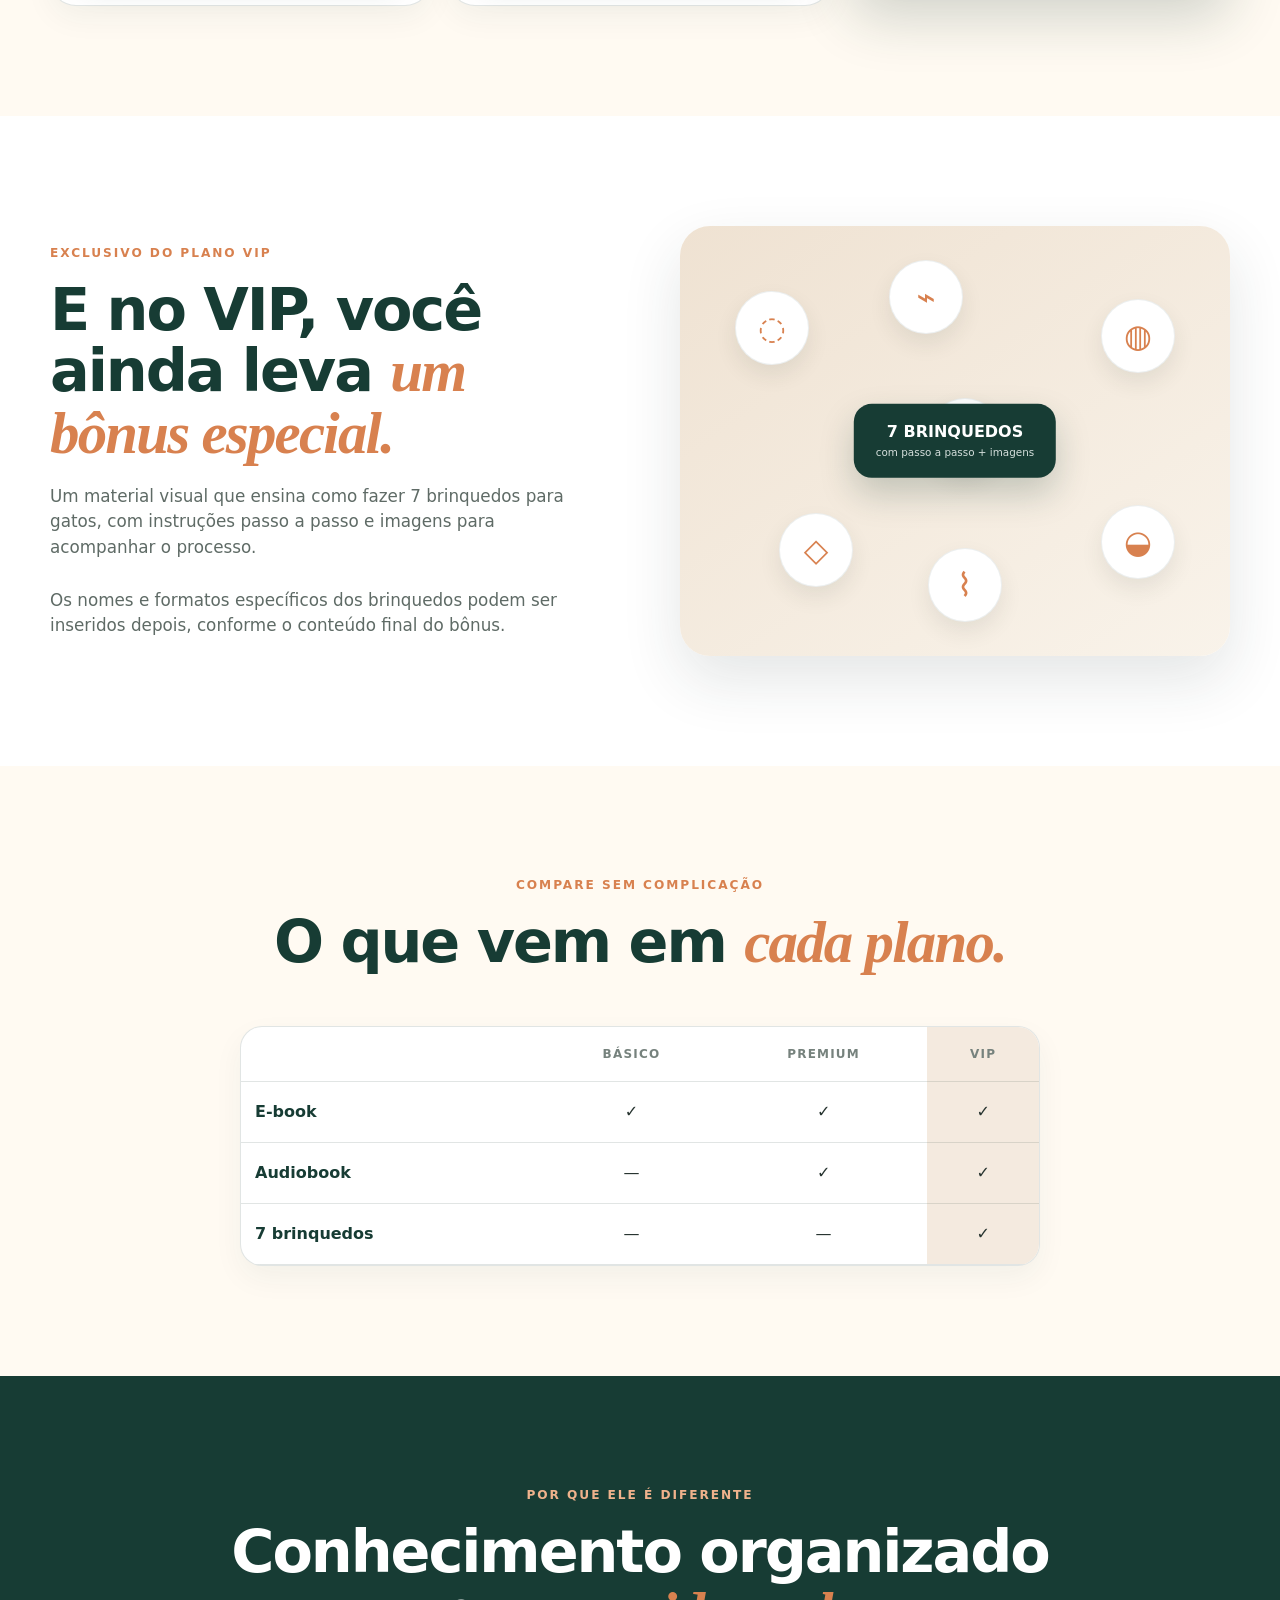
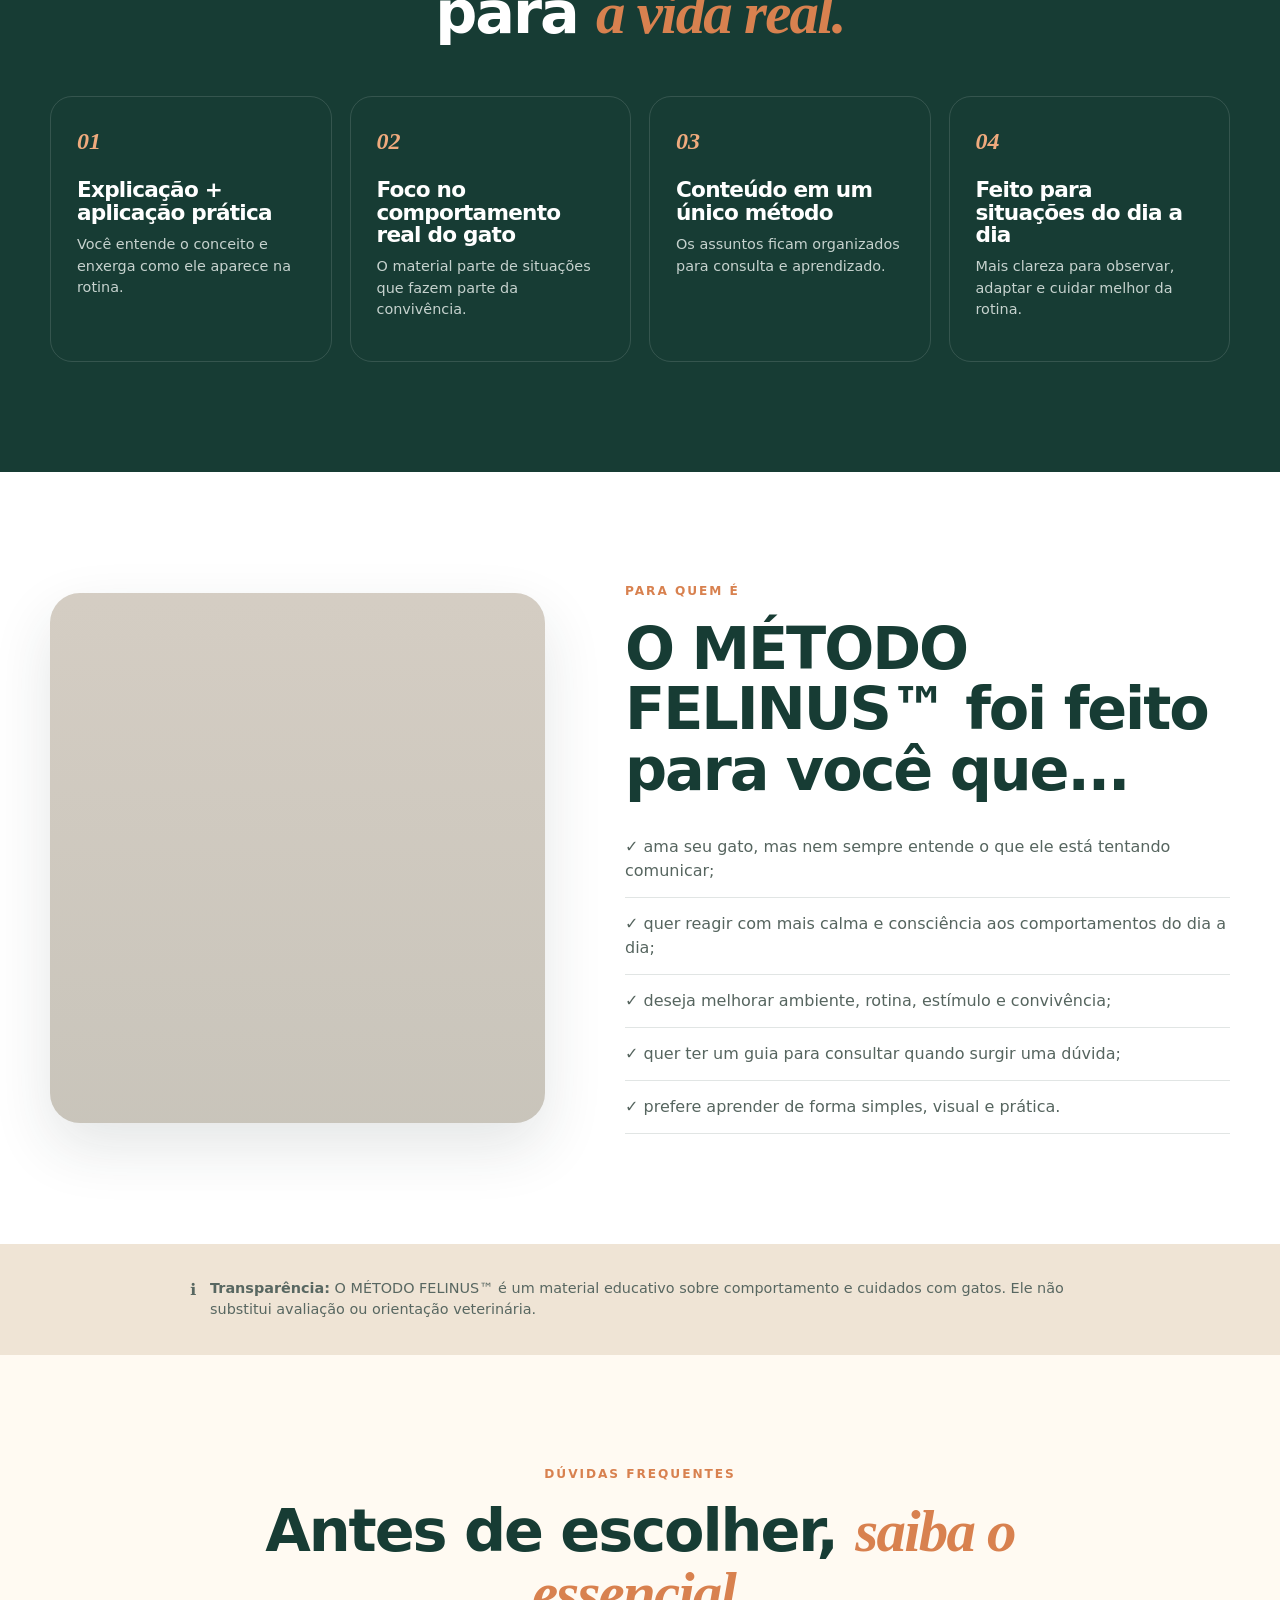
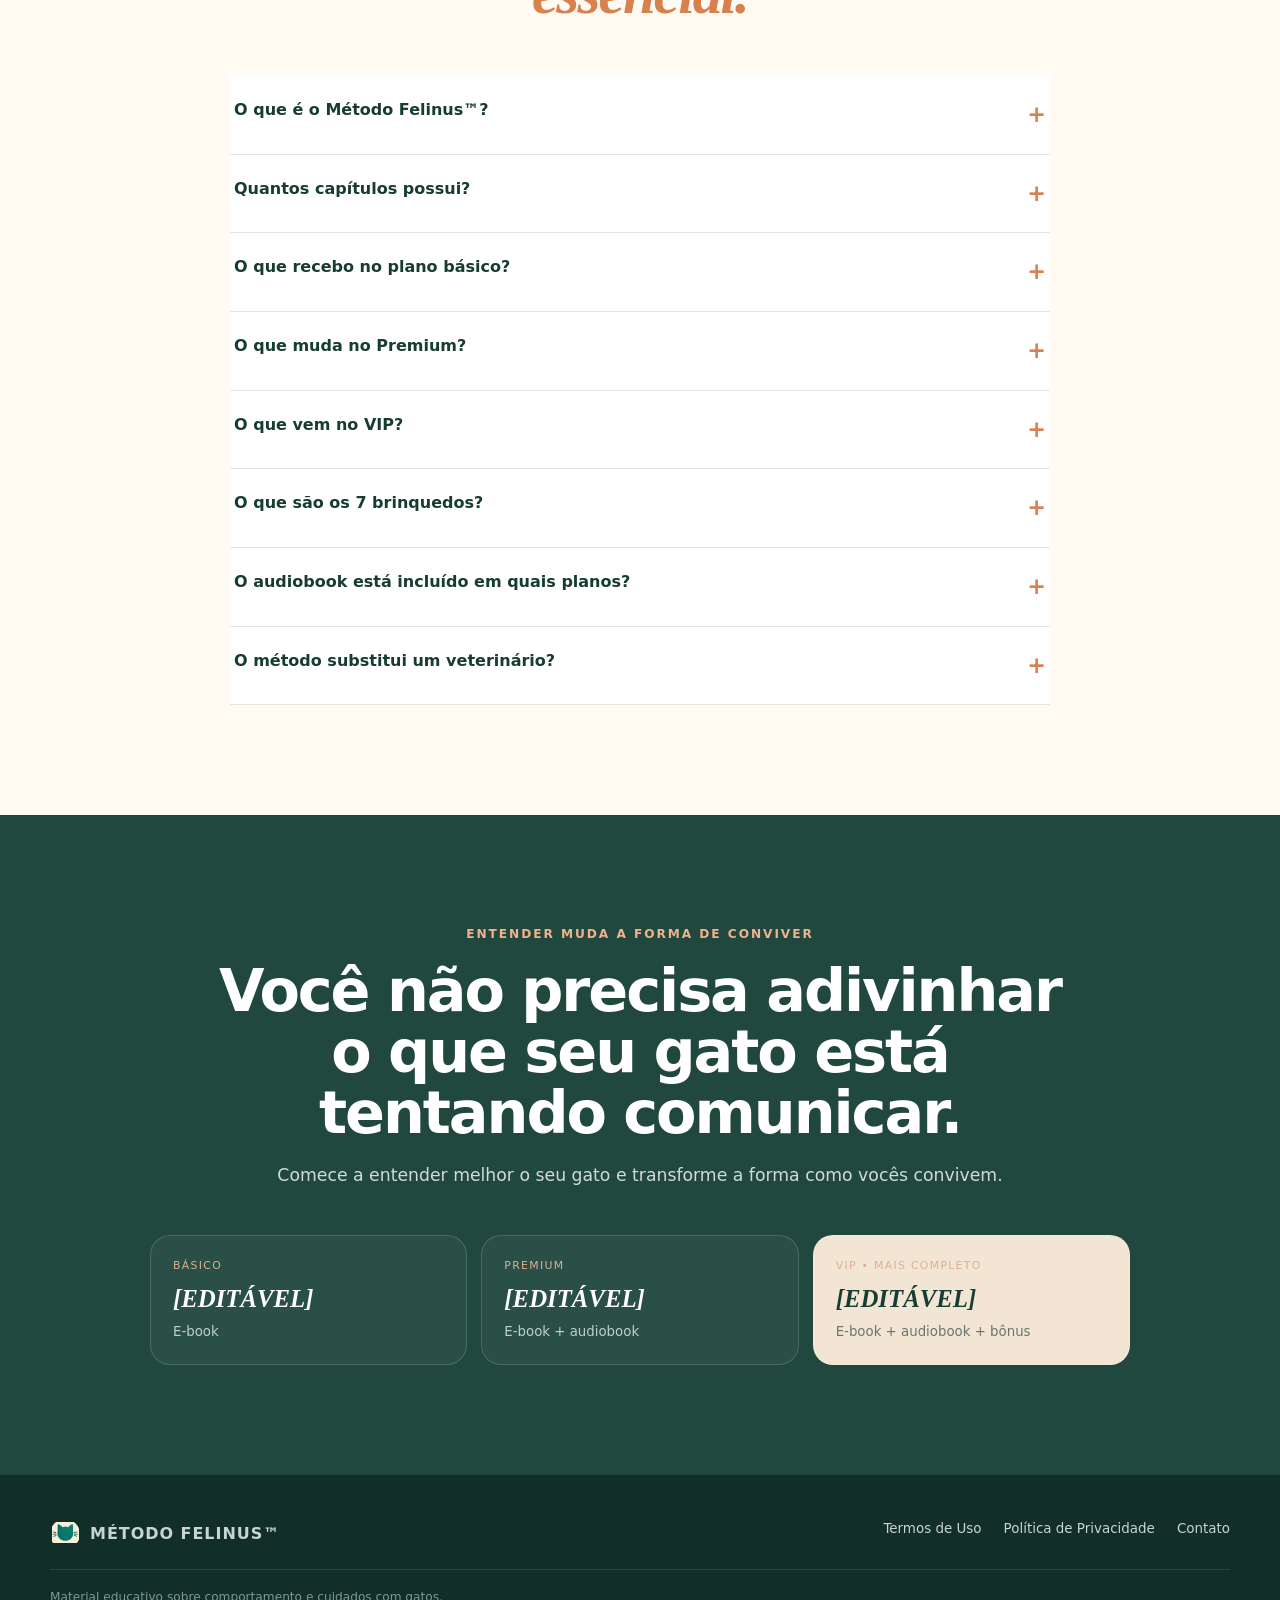
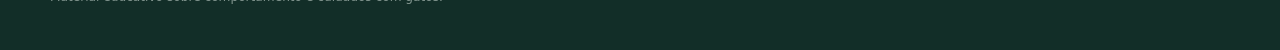
==== commit e9859da0: "Update index.html" ====
--- a/index.html
+++ b/index.html
@@ -9,7 +9,7 @@
   <link rel="preconnect" href="https://images.unsplash.com" />
   <link rel="stylesheet" href="https://cdnjs.cloudflare.com/ajax/libs/font-awesome/6.5.2/css/all.min.css" />
   <link rel="stylesheet" href="styles.css" />
-  <style>.topic span{font-size:1.1rem}.brand-logo,.book-logo,.footer-logo{background:url('[data-uri]') center 40%/cover no-repeat}.brand-logo{width:34px;height:34px;border-radius:50%;display:inline-block}.book-logo{width:92px;height:92px;border-radius:50%;display:block;margin-top:54px}.footer-brand{display:flex;align-items:center;gap:10px}.footer-logo{width:30px;height:30px;border-radius:50%;flex:none;display:inline-block}</style>
+  <style>.topic span{font-size:1.1rem}.brand-logo,.book-logo,.footer-logo{background:url('[data-uri]') center 40%/90% auto no-repeat}.brand-logo{width:34px;height:34px;border-radius:50%;display:inline-block}.book-logo{width:92px;height:92px;border-radius:50%;display:block;margin-top:54px}.footer-brand{display:flex;align-items:center;gap:10px}.footer-logo{width:30px;height:30px;border-radius:50%;flex:none;display:inline-block}</style>
 </head>
 <body>
   <header class="topbar" id="topo">
